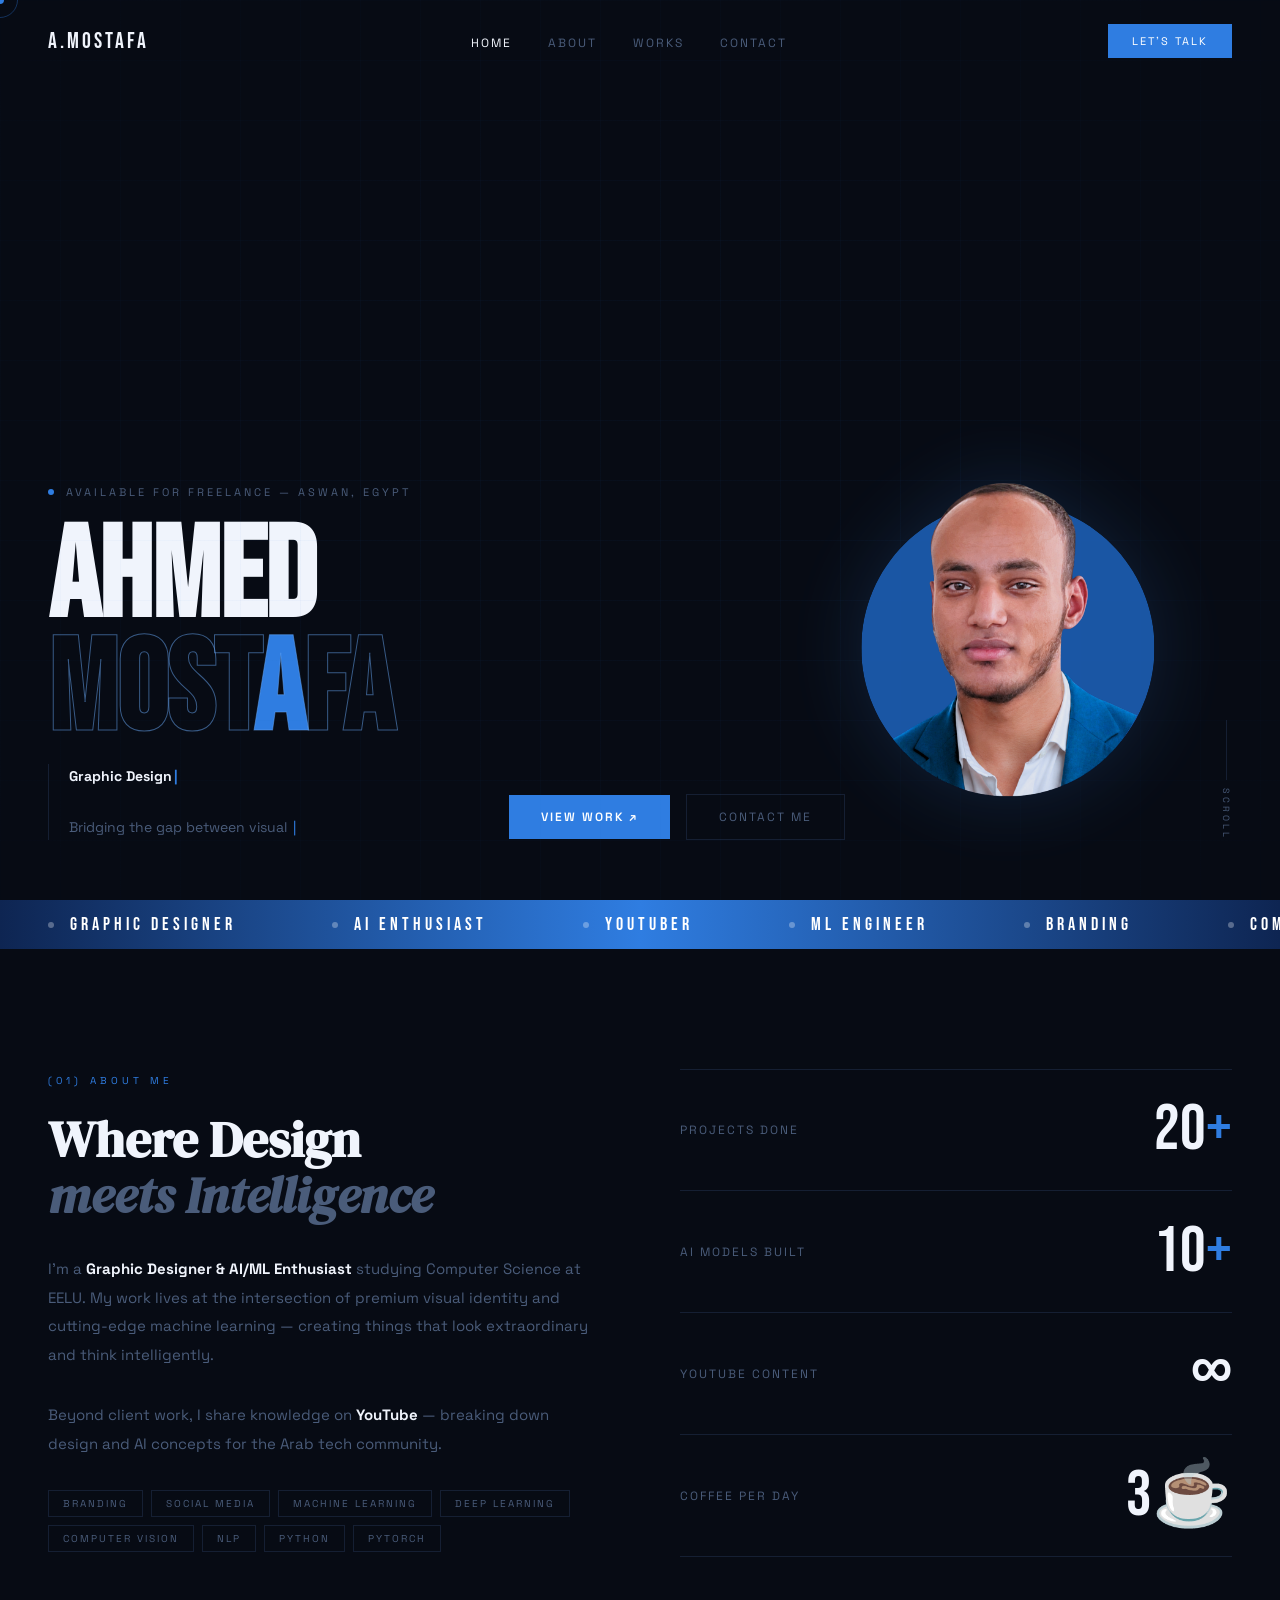
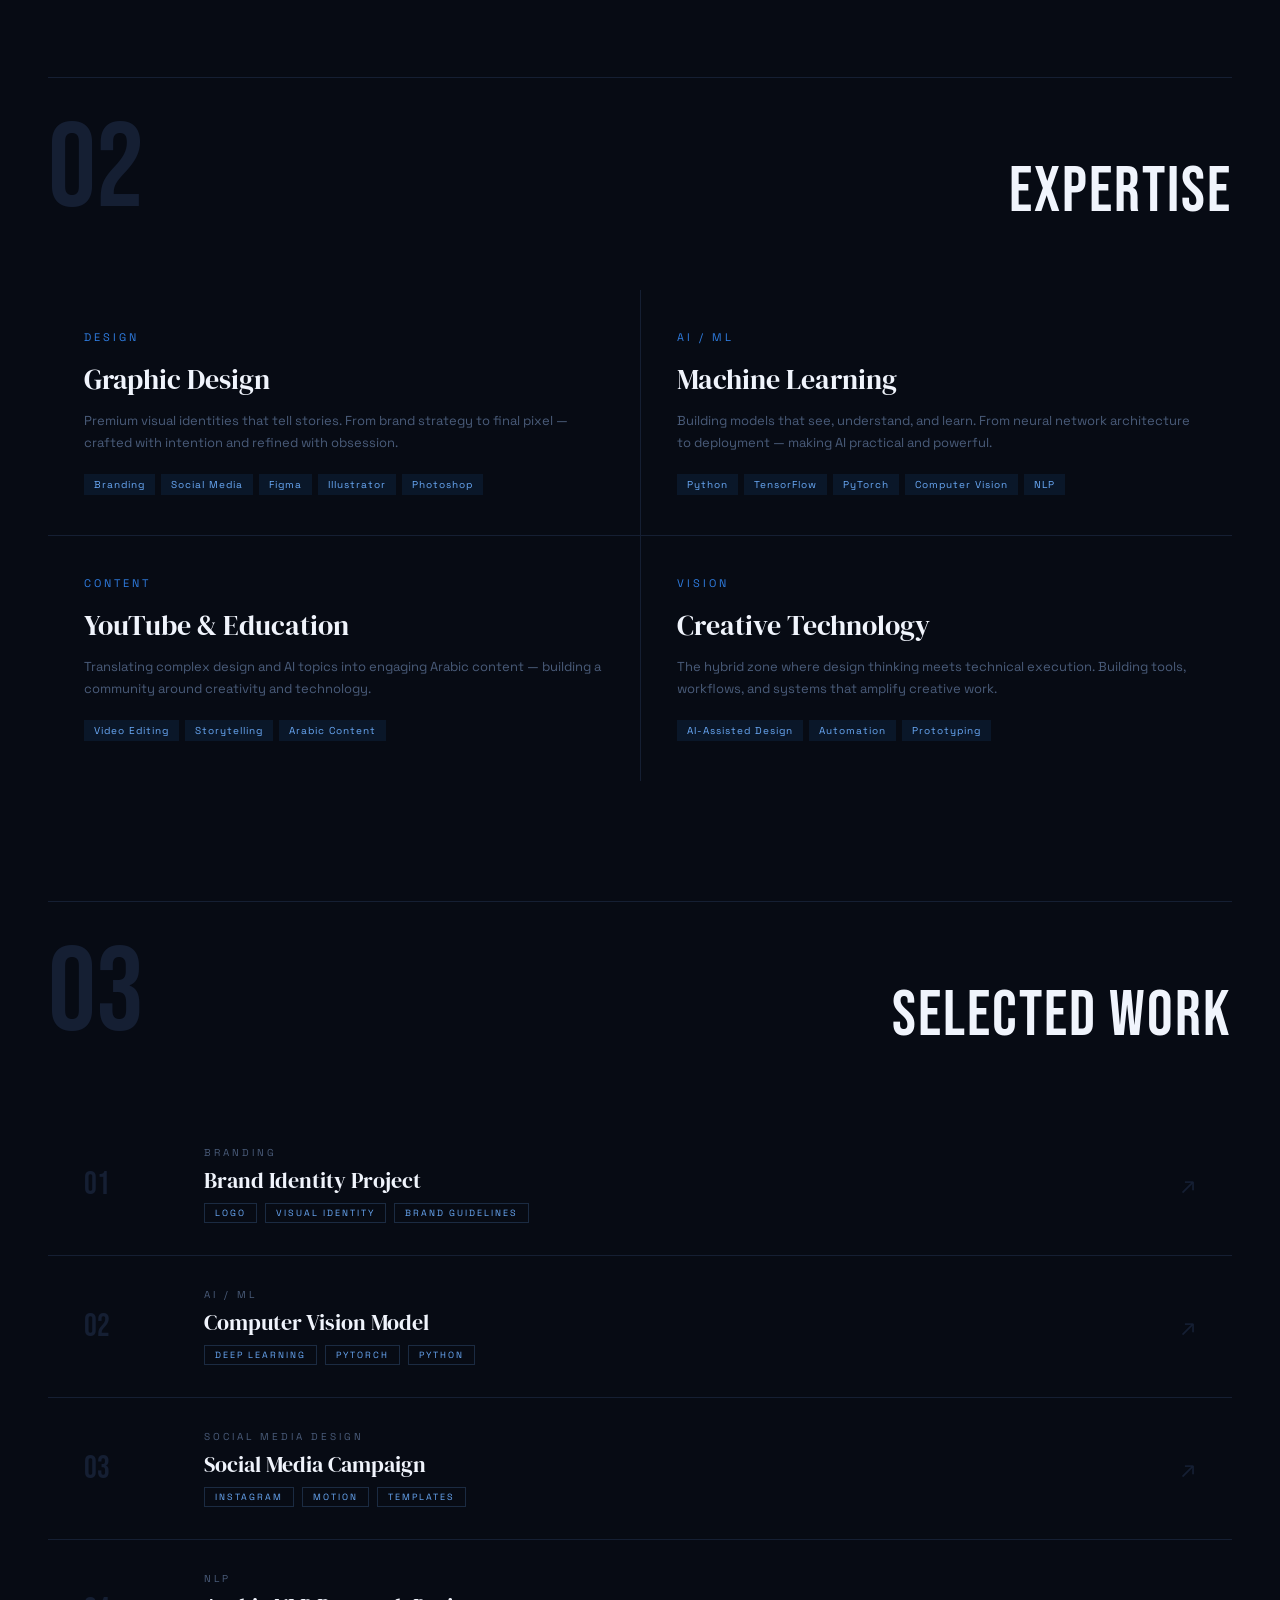
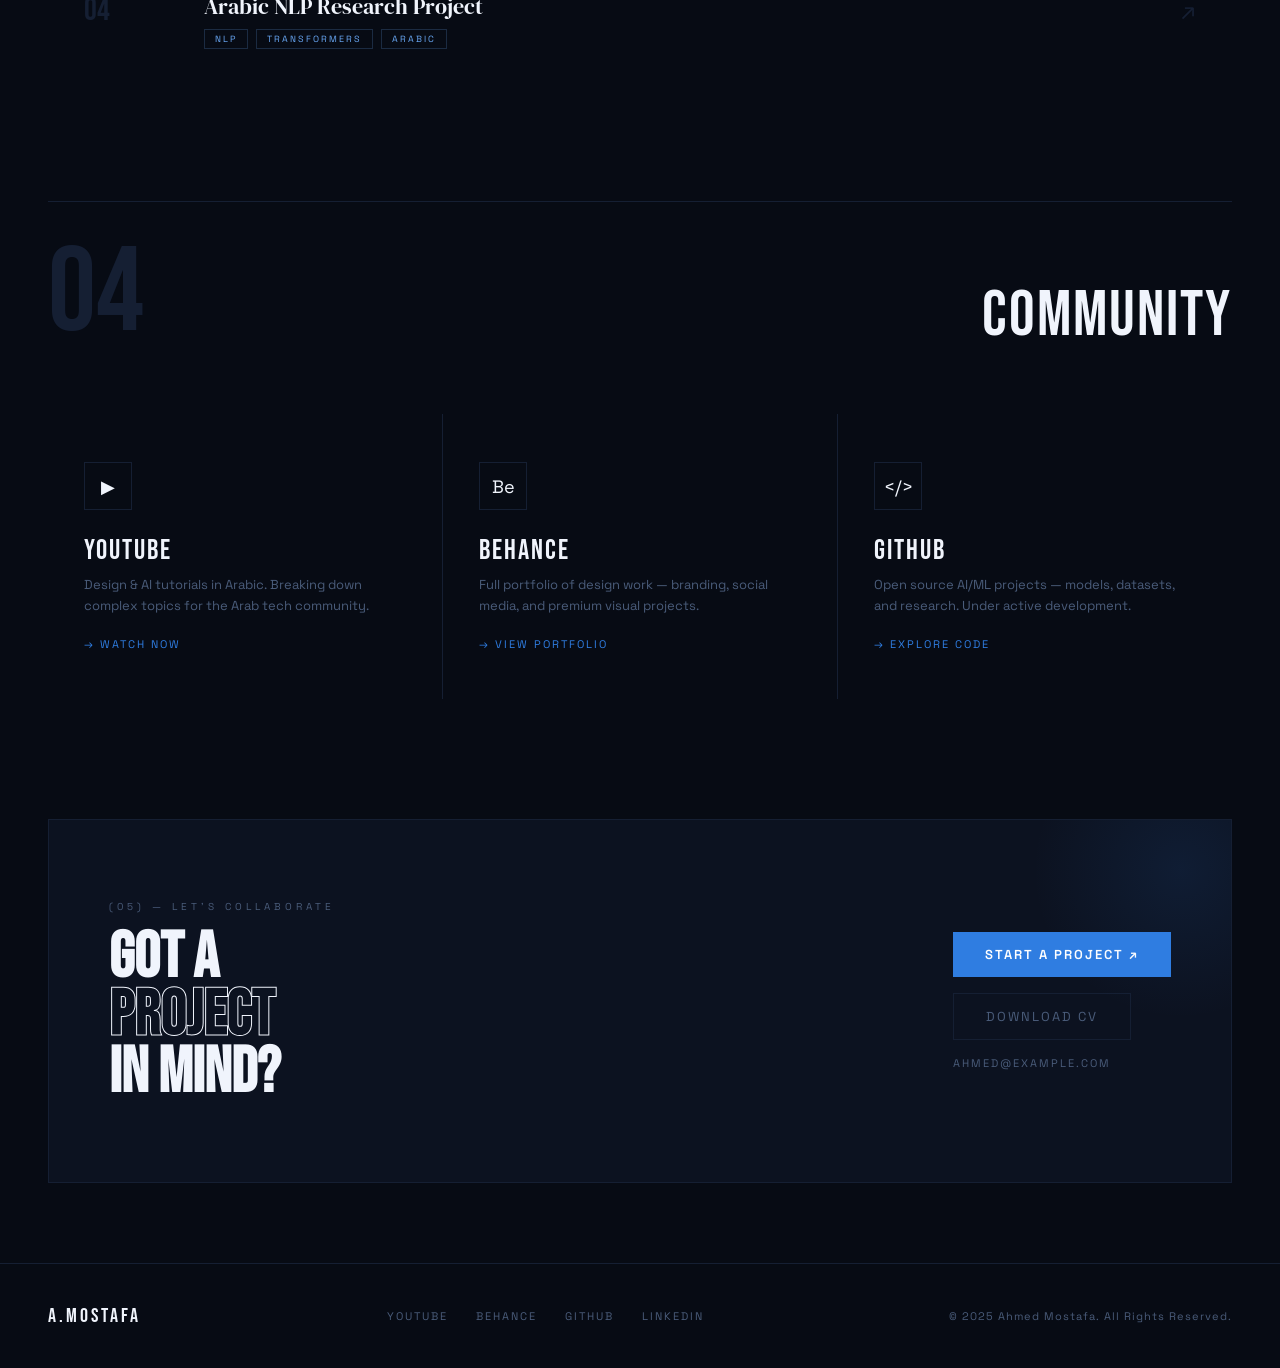
==== index.html @ 80c9e77d "First Deployment" ====
<!DOCTYPE html>
<html lang="en">
<head>
  <meta charset="UTF-8">
  <meta name="viewport" content="width=device-width, initial-scale=1.0">
  <title>Ahmed Mostafa — Designer & AI Builder</title>
  <link rel="preconnect" href="https://fonts.googleapis.com">
  <link href="https://fonts.googleapis.com/css2?family=Bebas+Neue&family=Space+Grotesk:wght@300;400;500;600&family=DM+Serif+Display:ital@0;1&display=swap" rel="stylesheet">
  <link rel="stylesheet" href="assets/css/base.css">
  <link rel="stylesheet" href="assets/css/components.css">
  <link rel="stylesheet" href="assets/css/pages/home.css">
</head>
<body>

<div id="cursor"></div>
<div id="cursor-ring"></div>

<!-- NAV -->
<nav id="navbar">
  <a href="index.html" class="nav-logo">A.MOSTAFA</a>
  <ul class="nav-links">
    <li><a href="index.html">Home</a></li>
    <li><a href="about.html">About</a></li>
    <li><a href="works.html">Works</a></li>
    <li><a href="contact.html">Contact</a></li>
  </ul>
  <a href="index.html#cta" class="nav-cta">Let's Talk</a>
</nav>

<!-- HERO -->
<section id="hero">
  <div class="hero-grid"></div>
  <div class="dots-container" id="dots"></div>

  <div class="hero-label">
    <div class="dot-live"></div>
    <span>Available for Freelance — Aswan, Egypt</span>
  </div>
  <!-- HERO IMAGE -->
<div class="hero-image-wrap reveal">
  <img src="assets/images/1.svg" alt="Ahmed Mostafa" class="hero-img">
</div>

  <h1 class="hero-title">
    <span class="line1">AHMED</span>
    <span class="line2">MOST<span class="accent-word">A</span>FA</span>
  </h1>

  <div class="hero-bottom">
    <!-- بعد -->
<div class="hero-desc">
  <strong id="typewriter-title" class="tw-cursor"></strong><br><br>
  <span
    id="typewriter-desc"
    class="tw-cursor"
    data-text="Bridging the gap between visual creativity and artificial intelligence. I design premium brands and build intelligent systems — then share the journey on YouTube."
  ></span>
</div>
    <div class="hero-ctas">
      <a href="#work" class="btn-primary">View Work ↗</a>
      <a href="#cta" class="btn-secondary">Contact Me</a>
    </div>
  </div>

  <div class="scroll-ind">
    <div class="scroll-line"></div>
    <span>Scroll</span>
  </div>
</section>

<!-- TICKER -->
<div class="ticker">
  <div class="ticker-inner" id="ticker-inner"></div>
</div>

<!-- ABOUT -->
<section id="about">
  <div class="reveal">
    <div class="about-label">About Me</div>
    <h2 class="about-title">
      Where Design<br>
      <em>meets Intelligence</em>
    </h2>
    <p class="about-body">
      I'm a <strong>Graphic Designer & AI/ML Enthusiast</strong> studying Computer Science at EELU. My work lives at the intersection of premium visual identity and cutting-edge machine learning — creating things that look extraordinary and think intelligently.
    </p>
    <p class="about-body">
      Beyond client work, I share knowledge on <strong>YouTube</strong> — breaking down design and AI concepts for the Arab tech community.
    </p>
    <div class="tags">
      <span class="tag">Branding</span>
      <span class="tag">Social Media</span>
      <span class="tag">Machine Learning</span>
      <span class="tag">Deep Learning</span>
      <span class="tag">Computer Vision</span>
      <span class="tag">NLP</span>
      <span class="tag">Python</span>
      <span class="tag">PyTorch</span>
    </div>
  </div>

  <div class="about-right reveal">
    <div class="stat-row">
      <div class="stat-label">Projects Done</div>
      <div class="stat-num">20<span>+</span></div>
    </div>
    <div class="stat-row">
      <div class="stat-label">AI Models Built</div>
      <div class="stat-num">10<span>+</span></div>
    </div>
    <div class="stat-row">
      <div class="stat-label">YouTube Content</div>
      <div class="stat-num">∞</div>
    </div>
    <div class="stat-row">
      <div class="stat-label">Coffee Per Day</div>
      <div class="stat-num">3<span>☕</span></div>
    </div>
  </div>
</section>

<!-- SKILLS -->
<section id="skills">
  <div class="section-header reveal">
    <div class="section-num">02</div>
    <div class="section-title">EXPERTISE</div>
  </div>
  <div class="skills-grid">
    <div class="skill-card reveal">
      <div class="skill-icon">Design</div>
      <div class="skill-name">Graphic Design</div>
      <div class="skill-desc">Premium visual identities that tell stories. From brand strategy to final pixel — crafted with intention and refined with obsession.</div>
      <div class="skill-tools">
        <span class="skill-tool">Branding</span>
        <span class="skill-tool">Social Media</span>
        <span class="skill-tool">Figma</span>
        <span class="skill-tool">Illustrator</span>
        <span class="skill-tool">Photoshop</span>
      </div>
    </div>
    <div class="skill-card reveal">
      <div class="skill-icon">AI / ML</div>
      <div class="skill-name">Machine Learning</div>
      <div class="skill-desc">Building models that see, understand, and learn. From neural network architecture to deployment — making AI practical and powerful.</div>
      <div class="skill-tools">
        <span class="skill-tool">Python</span>
        <span class="skill-tool">TensorFlow</span>
        <span class="skill-tool">PyTorch</span>
        <span class="skill-tool">Computer Vision</span>
        <span class="skill-tool">NLP</span>
      </div>
    </div>
    <div class="skill-card reveal">
      <div class="skill-icon">Content</div>
      <div class="skill-name">YouTube & Education</div>
      <div class="skill-desc">Translating complex design and AI topics into engaging Arabic content — building a community around creativity and technology.</div>
      <div class="skill-tools">
        <span class="skill-tool">Video Editing</span>
        <span class="skill-tool">Storytelling</span>
        <span class="skill-tool">Arabic Content</span>
      </div>
    </div>
    <div class="skill-card reveal">
      <div class="skill-icon">Vision</div>
      <div class="skill-name">Creative Technology</div>
      <div class="skill-desc">The hybrid zone where design thinking meets technical execution. Building tools, workflows, and systems that amplify creative work.</div>
      <div class="skill-tools">
        <span class="skill-tool">AI-Assisted Design</span>
        <span class="skill-tool">Automation</span>
        <span class="skill-tool">Prototyping</span>
      </div>
    </div>
  </div>
</section>

<!-- WORK -->
<section id="work">
  <div class="section-header reveal">
    <div class="section-num">03</div>
    <div class="section-title">SELECTED WORK</div>
  </div>
  <div class="work-list">
    <div class="work-item reveal">
      <div class="work-num">01</div>
      <div class="work-info">
        <div class="work-cat">Branding</div>
        <div class="work-name">Brand Identity Project</div>
        <div class="work-tags">
          <span class="work-tag">Logo</span>
          <span class="work-tag">Visual Identity</span>
          <span class="work-tag">Brand Guidelines</span>
        </div>
      </div>
      <div class="work-arrow">↗</div>
    </div>
    <div class="work-item reveal">
      <div class="work-num">02</div>
      <div class="work-info">
        <div class="work-cat">AI / ML</div>
        <div class="work-name">Computer Vision Model</div>
        <div class="work-tags">
          <span class="work-tag">Deep Learning</span>
          <span class="work-tag">PyTorch</span>
          <span class="work-tag">Python</span>
        </div>
      </div>
      <div class="work-arrow">↗</div>
    </div>
    <div class="work-item reveal">
      <div class="work-num">03</div>
      <div class="work-info">
        <div class="work-cat">Social Media Design</div>
        <div class="work-name">Social Media Campaign</div>
        <div class="work-tags">
          <span class="work-tag">Instagram</span>
          <span class="work-tag">Motion</span>
          <span class="work-tag">Templates</span>
        </div>
      </div>
      <div class="work-arrow">↗</div>
    </div>
    <div class="work-item reveal">
      <div class="work-num">04</div>
      <div class="work-info">
        <div class="work-cat">NLP</div>
        <div class="work-name">Arabic NLP Research Project</div>
        <div class="work-tags">
          <span class="work-tag">NLP</span>
          <span class="work-tag">Transformers</span>
          <span class="work-tag">Arabic</span>
        </div>
      </div>
      <div class="work-arrow">↗</div>
    </div>
  </div>
</section>

<!-- CONTENT & COMMUNITY -->
<section id="content">
  <div class="section-header reveal">
    <div class="section-num">04</div>
    <div class="section-title">COMMUNITY</div>
  </div>
  <div class="platform-grid">
    <a href="#" class="platform-card reveal">
      <div class="platform-icon">▶</div>
      <div class="platform-name">YouTube</div>
      <div class="platform-desc">Design & AI tutorials in Arabic. Breaking down complex topics for the Arab tech community.</div>
      <div class="platform-stat">→ Watch Now</div>
    </a>
    <a href="#" class="platform-card reveal">
      <div class="platform-icon">Be</div>
      <div class="platform-name">Behance</div>
      <div class="platform-desc">Full portfolio of design work — branding, social media, and premium visual projects.</div>
      <div class="platform-stat">→ View Portfolio</div>
    </a>
    <a href="#" class="platform-card reveal">
      <div class="platform-icon">&lt;/&gt;</div>
      <div class="platform-name">GitHub</div>
      <div class="platform-desc">Open source AI/ML projects — models, datasets, and research. Under active development.</div>
      <div class="platform-stat">→ Explore Code</div>
    </a>
  </div>
</section>

<!-- CTA -->
<div id="cta" class="reveal">
  <div class="cta-text">
    <div class="label">(05) — Let's Collaborate</div>
    <h2>GOT A<br><em>PROJECT</em><br>IN MIND?</h2>
  </div>
  <div style="display:flex;flex-direction:column;gap:16px;align-items:flex-start;">
    <a href="mailto:ahmed@example.com" class="btn-primary" style="font-size:13px;">Start a Project ↗</a>
    <a href="#" class="btn-secondary" style="font-size:13px;">Download CV</a>
    <span style="font-size:11px;letter-spacing:2px;color:var(--muted);text-transform:uppercase;">ahmed@example.com</span>
  </div>
</div>

<!-- FOOTER -->
<footer>
  <div class="footer-logo">A.MOSTAFA</div>
  <div class="footer-links">
    <a href="#">YouTube</a>
    <a href="#">Behance</a>
    <a href="#">GitHub</a>
    <a href="#">LinkedIn</a>
  </div>
  <div class="footer-copy">© 2025 Ahmed Mostafa. All Rights Reserved.</div>
</footer>

  <script src="assets/js/core.js"></script>
  <script src="assets/js/pages/home.js"></script>
</body>
</html>
---- assets/css/base.css ----
*{margin:0;padding:0;box-sizing:border-box;}

:root{
  --bg:     #070b14;
  --bg2:    #0c1220;
  --bg3:    #111827;
  --text:   #f0f4fc;
  --muted:  #4a5c7a;
  --border: #151f33;
  --accent: #2f7de1;
  --accent2:#6aaaf8;
  --red:    #e8364f;
}

html{scroll-behavior:smooth;}

body{
  background:var(--bg);
  color:var(--text);
  font-family:'Space Grotesk',sans-serif;
  overflow-x:hidden;
  cursor:none;
}

/* SCROLLBAR */
::-webkit-scrollbar{width:2px;}
::-webkit-scrollbar-track{background:var(--bg);}
::-webkit-scrollbar-thumb{background:var(--accent);}

/* TYPOGRAPHY */
h1,h2,h3{color:var(--text);}

/* ANIMATIONS */
.reveal{
  opacity:0;
  transform:translateY(40px);
  transition:opacity .8s ease,transform .8s ease;
}
.reveal.visible{opacity:1;transform:translateY(0);}

/* CURSOR */
#cursor{
  position:fixed;width:8px;height:8px;
  background:var(--accent);border-radius:50%;
  pointer-events:none;z-index:9999;
  transform:translate(-50%,-50%);
  transition:width .2s,height .2s,background .2s;
}
#cursor-ring{
  position:fixed;width:36px;height:36px;
  border:1px solid rgba(47,125,225,.35);border-radius:50%;
  pointer-events:none;z-index:9998;
  transform:translate(-50%,-50%);
  transition:all .12s ease;
}
body:has(a:hover) #cursor{width:16px;height:16px;background:var(--accent2);}
body:has(a:hover) #cursor-ring{width:56px;height:56px;border-color:rgba(106,170,248,.4);}
---- assets/css/components.css ----
/* ── NAV ── */
nav{
  position:fixed;top:0;left:0;right:0;z-index:100;
  display:flex;justify-content:space-between;align-items:center;
  padding:24px 48px;
  border-bottom:1px solid transparent;
  transition:border-color .3s,background .3s;
}
nav.scrolled{
  border-color:var(--border);
  background:rgba(7,11,20,.88);
  backdrop-filter:blur(20px);
}
.nav-logo{
  font-family:'Bebas Neue',sans-serif;
  font-size:22px;letter-spacing:3px;
  color:var(--text);text-decoration:none;
}
.nav-links{display:flex;gap:36px;list-style:none;}
.nav-links a{
  font-size:12px;letter-spacing:2px;text-transform:uppercase;
  color:var(--muted);text-decoration:none;
  transition:color .2s;
}
.nav-links a:hover,
.nav-links a.active{color:var(--text);}
.nav-cta{
  font-size:11px;letter-spacing:2px;text-transform:uppercase;
  color:#fff;background:var(--accent);
  padding:10px 24px;text-decoration:none;
  transition:opacity .2s;
}
.nav-cta:hover{opacity:.85;}

/* ── BUTTONS ── */
.btn-primary{
  display:inline-flex;align-items:center;gap:10px;
  background:var(--accent);color:#fff;
  font-size:12px;letter-spacing:2px;text-transform:uppercase;
  font-weight:600;padding:14px 32px;text-decoration:none;
  transition:transform .2s;
}
.btn-primary:hover{transform:translateY(-2px);}

.btn-secondary{
  display:inline-flex;align-items:center;gap:10px;
  border:1px solid var(--border);color:var(--muted);
  font-size:12px;letter-spacing:2px;text-transform:uppercase;
  padding:14px 32px;text-decoration:none;
  transition:border-color .2s,color .2s;
}
.btn-secondary:hover{border-color:var(--muted);color:var(--text);}

/* ── SECTION HEADER ── */
.section-header{
  display:flex;justify-content:space-between;align-items:flex-end;
  border-top:1px solid var(--border);
  padding-top:32px;margin-bottom:60px;
}
.section-num{
  font-family:'Bebas Neue',sans-serif;
  font-size:120px;color:var(--border);line-height:1;
}
.section-title{
  font-family:'Bebas Neue',sans-serif;
  font-size:clamp(40px,5vw,72px);letter-spacing:2px;
}

/* ── TICKER ── */
.ticker{
  background:linear-gradient(90deg,#0e2552,var(--accent),#0e2552);
  color:#fff;
  padding:14px 0;overflow:hidden;display:flex;
}
.ticker-inner{
  display:flex;gap:0;
  animation:ticker 20s linear infinite;
  white-space:nowrap;
}
.ticker-item{
  font-family:'Bebas Neue',sans-serif;
  font-size:18px;letter-spacing:4px;
  padding:0 48px;display:flex;align-items:center;gap:16px;
}
.ticker-dot{width:6px;height:6px;background:rgba(255,255,255,.3);border-radius:50%;}
@keyframes ticker{
  0%{transform:translateX(0);}
  100%{transform:translateX(-50%);}
}

/* ── FOOTER ── */
footer{
  border-top:1px solid var(--border);
  padding:40px 48px;
  display:flex;justify-content:space-between;align-items:center;
}
.footer-logo{
  font-family:'Bebas Neue',sans-serif;
  font-size:20px;letter-spacing:3px;
}
.footer-links{display:flex;gap:28px;}
.footer-links a{
  font-size:11px;letter-spacing:2px;text-transform:uppercase;
  color:var(--muted);text-decoration:none;transition:color .2s;
}
.footer-links a:hover{color:var(--text);}
.footer-copy{font-size:11px;color:var(--muted);letter-spacing:1px;}

/* ── TAGS / BADGES ── */
.tag{
  font-size:10px;letter-spacing:2px;text-transform:uppercase;
  border:1px solid var(--border);
  color:var(--muted);padding:6px 14px;
}

/* ── TYPEWRITER CURSOR ── */
.tw-cursor::after{
  content:'|';
  color:var(--accent);
  animation:blink .65s step-end infinite;
  margin-left:2px;
}
.tw-cursor.done::after{opacity:0;}
@keyframes blink{
  0%,100%{opacity:1;}
  50%{opacity:0;}
}
---- assets/css/pages/home.css ----
/* ── HERO ── */
#hero {
  min-height: 100vh;
  display: flex; flex-direction: column;
  justify-content: flex-end;
  padding: 0 48px 60px;
  padding-right: clamp(340px, 34vw, 540px); /* يحجز مكان الصورة */
  position: relative; overflow: hidden;
}

.hero-grid{
  position:absolute;inset:0;
  background-image:
    linear-gradient(rgba(47,125,225,.04) 1px,transparent 1px),
    linear-gradient(90deg,rgba(47,125,225,.04) 1px,transparent 1px);
  background-size:60px 60px;
  mask-image:radial-gradient(ellipse 80% 80% at 50% 50%,black 30%,transparent 100%);
}
/* HERO IMAGE */
.hero-image-wrap {
  position: absolute;
  right: 80px;
  bottom: 60px;        /* نفس الـ padding-bottom بتاع الهيرو */
  width: clamp(280px, 30vw, 440px);
  z-index: 1;
  pointer-events: none;
}
.hero-img{
  width:100%;
  height:auto;
  display:block;
  opacity:.92;
  filter:drop-shadow(0 0 40px rgba(61,142,245,.18));
}

.dots-container{position:absolute;inset:0;overflow:hidden;}
.dot{
  position:absolute;width:2px;height:2px;
  background:var(--accent);border-radius:50%;
  animation:float-dot linear infinite;opacity:0;
}
@keyframes float-dot{
  0%{opacity:0;transform:translateY(0);}
  10%{opacity:.5;}
  90%{opacity:.2;}
  100%{opacity:0;transform:translateY(-80vh);}
}

.hero-label{
  display:flex;align-items:center;gap:12px;
  margin-bottom:24px;
}
.hero-label span{
  font-size:11px;letter-spacing:3px;text-transform:uppercase;
  color:var(--muted);
}
.dot-live{
  width:6px;height:6px;background:var(--accent);border-radius:50%;
  animation:pulse-live 2s ease infinite;
}
@keyframes pulse-live{
  0%,100%{box-shadow:0 0 0 0 rgba(47,125,225,.6);}
  50%{box-shadow:0 0 0 8px rgba(47,125,225,0);}
}

.hero-title{
  font-family:'Bebas Neue',sans-serif;
  font-size:clamp(72px,10vw,160px);
  line-height:.88;letter-spacing:-1px;
  margin-bottom:16px;
}
.hero-title .line1{display:block;color:var(--text);}
.hero-title .line2{
  display:block;
  -webkit-text-stroke:1px rgba(106,170,248,.5);
  color:transparent;
}
.hero-title .accent-word{color:var(--accent);}

/* typewriter title line */
.hero-role{
  font-family:'Bebas Neue',sans-serif;
  font-size:clamp(28px,4vw,64px);
  color:var(--accent);
  letter-spacing:2px;
  min-height:1.1em;
  margin-bottom:32px;
}

.hero-bottom{
  display:flex;justify-content:space-between;
  align-items:flex-end;gap:40px;
}
.hero-desc{
  max-width:360px;
  font-size:14px;line-height:1.8;
  color:var(--muted);
  border-left:1px solid var(--border);
  padding-left:20px;
  min-height:5em;
}
.hero-desc strong{color:var(--text);}

.hero-ctas{display:flex;gap:16px;align-items:center;}

.scroll-ind{
  position:absolute;right:48px;bottom:60px;
  display:flex;flex-direction:column;align-items:center;gap:8px;
}
.scroll-ind span{
  font-size:9px;letter-spacing:3px;text-transform:uppercase;
  color:var(--muted);writing-mode:vertical-rl;
}
.scroll-line{
  width:1px;height:60px;background:var(--border);
  position:relative;overflow:hidden;
}
.scroll-line::after{
  content:'';position:absolute;top:-100%;left:0;
  width:100%;height:100%;background:var(--accent);
  animation:scroll-drop 2s ease infinite;
}
@keyframes scroll-drop{0%{top:-100%;}100%{top:200%;}}

/* ── ABOUT ── */
#about{
  padding:120px 48px;
  display:grid;grid-template-columns:1fr 1fr;gap:80px;
  align-items:center;
}
.about-label{
  font-size:10px;letter-spacing:4px;text-transform:uppercase;
  color:var(--accent);margin-bottom:24px;
  display:flex;align-items:center;gap:8px;
}
.about-label::before{content:'(01)';}
.about-title{
  font-family:'DM Serif Display',serif;
  font-size:clamp(36px,4vw,56px);
  line-height:1.1;margin-bottom:32px;
}
.about-title em{font-style:italic;color:var(--muted);}
.about-body{font-size:15px;line-height:1.9;color:var(--muted);margin-bottom:32px;}
.about-body strong{color:var(--text);}
.tags{display:flex;flex-wrap:wrap;gap:8px;}

.about-right{display:flex;flex-direction:column;gap:1px;}
.stat-row{
  display:flex;justify-content:space-between;align-items:center;
  padding:28px 0;border-bottom:1px solid var(--border);
}
.stat-row:first-child{border-top:1px solid var(--border);}
.stat-num{
  font-family:'Bebas Neue',sans-serif;
  font-size:64px;color:var(--text);line-height:1;
}
.stat-num span{color:var(--accent);}
.stat-label{font-size:12px;letter-spacing:2px;color:var(--muted);text-transform:uppercase;}

/* ── SKILLS ── */
#skills{padding:0 48px 120px;}
.skills-grid{
  display:grid;grid-template-columns:repeat(2,1fr);
  gap:1px;background:var(--border);
}
.skill-card{
  background:var(--bg);padding:40px 36px;
  transition:background .3s;
  position:relative;overflow:hidden;
}
.skill-card::before{
  content:'';position:absolute;inset:0;
  background:linear-gradient(135deg,rgba(47,125,225,.05),transparent);
  opacity:0;transition:opacity .3s;
}
.skill-card:hover{background:var(--bg2);}
.skill-card:hover::before{opacity:1;}
.skill-icon{
  font-size:11px;letter-spacing:3px;text-transform:uppercase;
  color:var(--accent);margin-bottom:16px;
}
.skill-name{
  font-family:'DM Serif Display',serif;
  font-size:28px;margin-bottom:12px;
}
.skill-desc{font-size:13px;line-height:1.7;color:var(--muted);}
.skill-tools{display:flex;flex-wrap:wrap;gap:6px;margin-top:20px;}
.skill-tool{
  font-size:10px;letter-spacing:1px;
  color:var(--accent2);background:rgba(47,125,225,.1);
  padding:4px 10px;
}

/* ── WORK LIST (home) ── */
#work{padding:0 48px 120px;}
.work-list{display:flex;flex-direction:column;gap:1px;background:var(--border);}
.work-item{
  background:var(--bg);
  display:grid;grid-template-columns:80px 1fr auto;
  align-items:center;gap:40px;
  padding:32px 36px;cursor:none;
  transition:background .25s;
  position:relative;overflow:hidden;
}
.work-item::after{
  content:'';position:absolute;left:0;top:0;bottom:0;
  width:0;background:var(--accent);
  transition:width .3s ease;
}
.work-item:hover{background:var(--bg2);}
.work-item:hover::after{width:3px;}
.work-num{font-family:'Bebas Neue',sans-serif;font-size:32px;color:var(--border);}
.work-cat{
  font-size:10px;letter-spacing:3px;text-transform:uppercase;
  color:var(--muted);margin-bottom:6px;
}
.work-name{font-family:'DM Serif Display',serif;font-size:22px;}
.work-tags{display:flex;gap:8px;margin-top:8px;}
.work-tag{
  font-size:9px;letter-spacing:2px;text-transform:uppercase;
  color:var(--accent2);border:1px solid rgba(106,170,248,.2);
  padding:3px 10px;
}
.work-arrow{
  font-size:24px;color:var(--border);
  transition:color .2s,transform .2s;
}
.work-item:hover .work-arrow{color:var(--accent);transform:translate(4px,-4px);}

/* ── COMMUNITY ── */
#content{padding:0 48px 120px;}
.platform-grid{
  display:grid;grid-template-columns:repeat(3,1fr);
  gap:1px;background:var(--border);
}
.platform-card{
  background:var(--bg);padding:48px 36px;
  text-decoration:none;color:inherit;
  transition:background .25s;
}
.platform-card:hover{background:var(--bg2);}
.platform-icon{
  width:48px;height:48px;
  border:1px solid var(--border);
  display:flex;align-items:center;justify-content:center;
  font-size:18px;margin-bottom:24px;
  transition:border-color .2s;
}
.platform-card:hover .platform-icon{border-color:var(--accent);}
.platform-name{
  font-family:'Bebas Neue',sans-serif;
  font-size:28px;letter-spacing:2px;margin-bottom:8px;
}
.platform-desc{font-size:13px;color:var(--muted);line-height:1.6;margin-bottom:20px;}
.platform-stat{
  font-size:11px;letter-spacing:2px;text-transform:uppercase;color:var(--accent);
}

/* ── CTA ── */
#cta{
  margin:0 48px 80px;
  border:1px solid var(--border);
  padding:80px 60px;
  display:flex;justify-content:space-between;align-items:center;
  position:relative;overflow:hidden;
  background:var(--bg2);
}
#cta::before{
  content:'';position:absolute;top:-100px;right:-100px;
  width:300px;height:300px;
  background:radial-gradient(circle,rgba(47,125,225,.1),transparent 70%);
}
.cta-text .label{
  font-size:10px;letter-spacing:4px;text-transform:uppercase;
  color:var(--muted);margin-bottom:16px;
}
.cta-text h2{
  font-family:'Bebas Neue',sans-serif;
  font-size:clamp(48px,5vw,80px);line-height:.9;
}
.cta-text h2 em{
  -webkit-text-stroke:1px var(--text);
  color:transparent;font-style:normal;
}
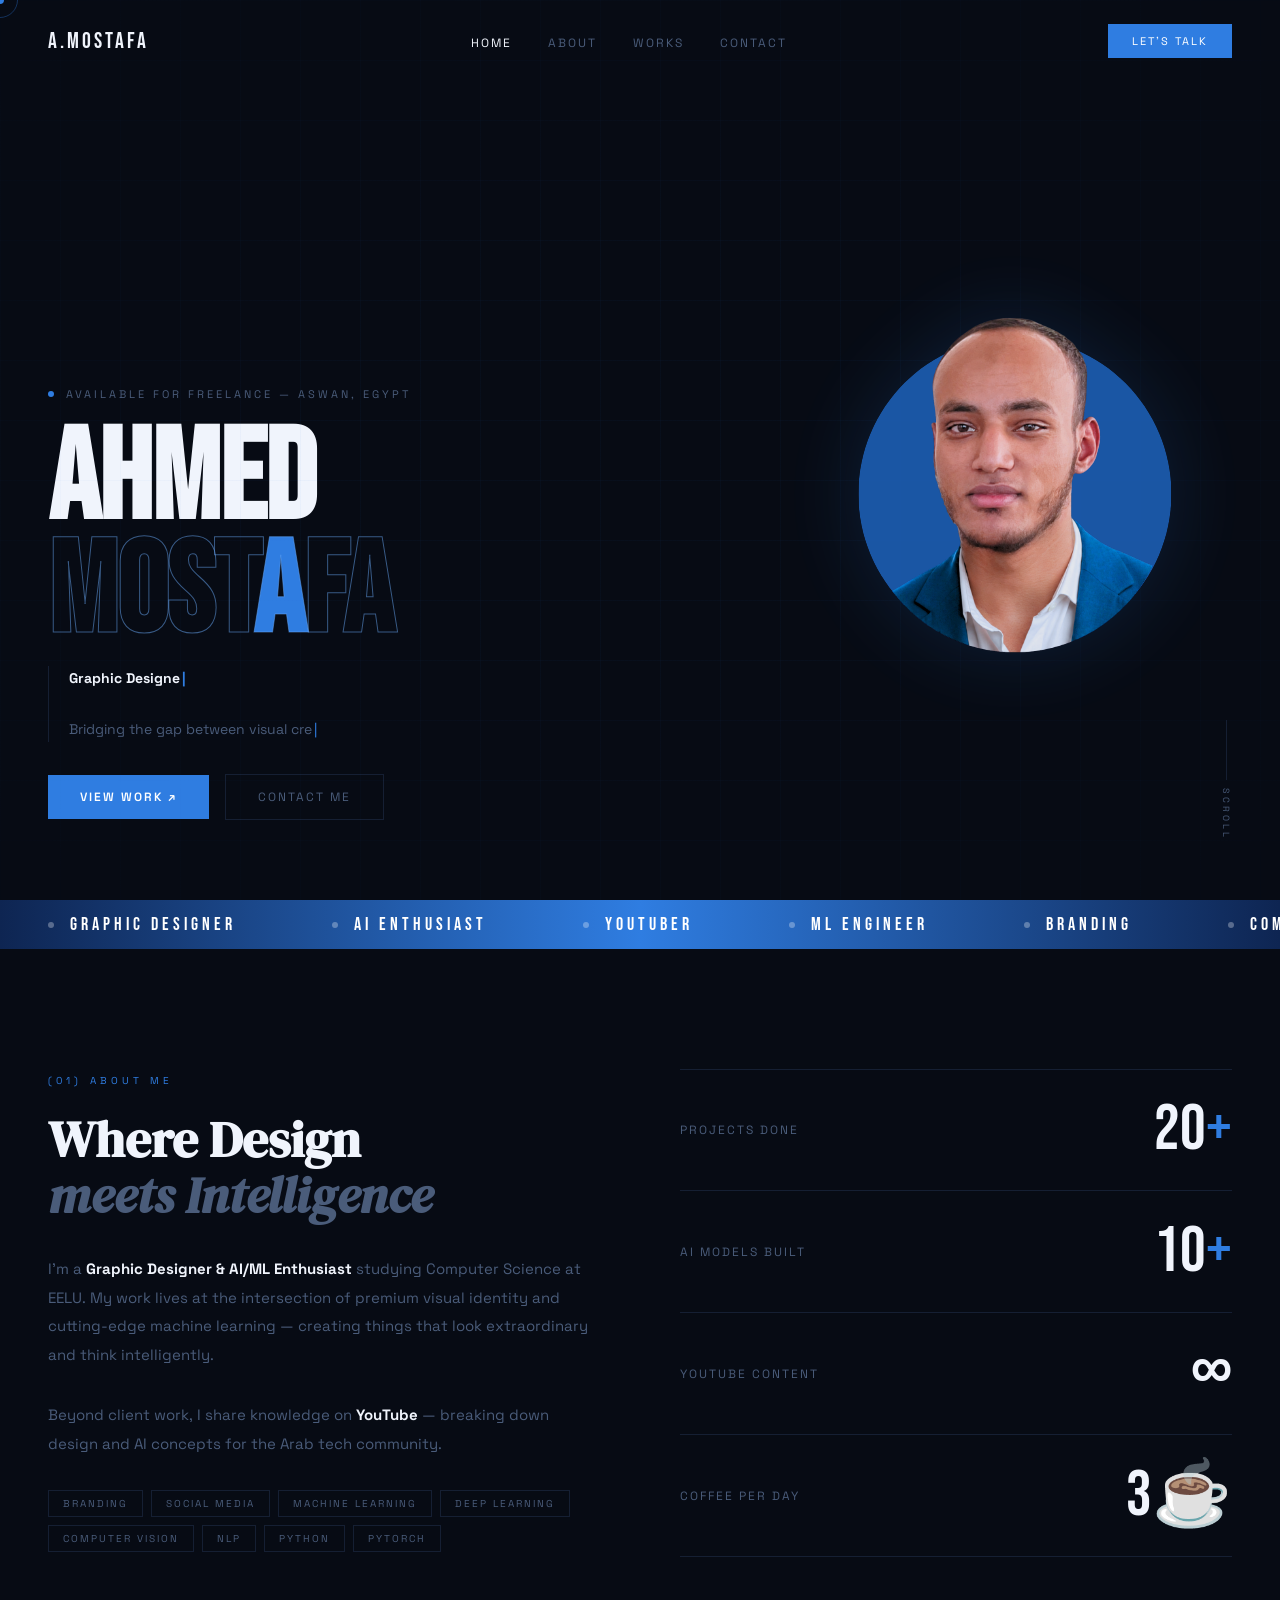
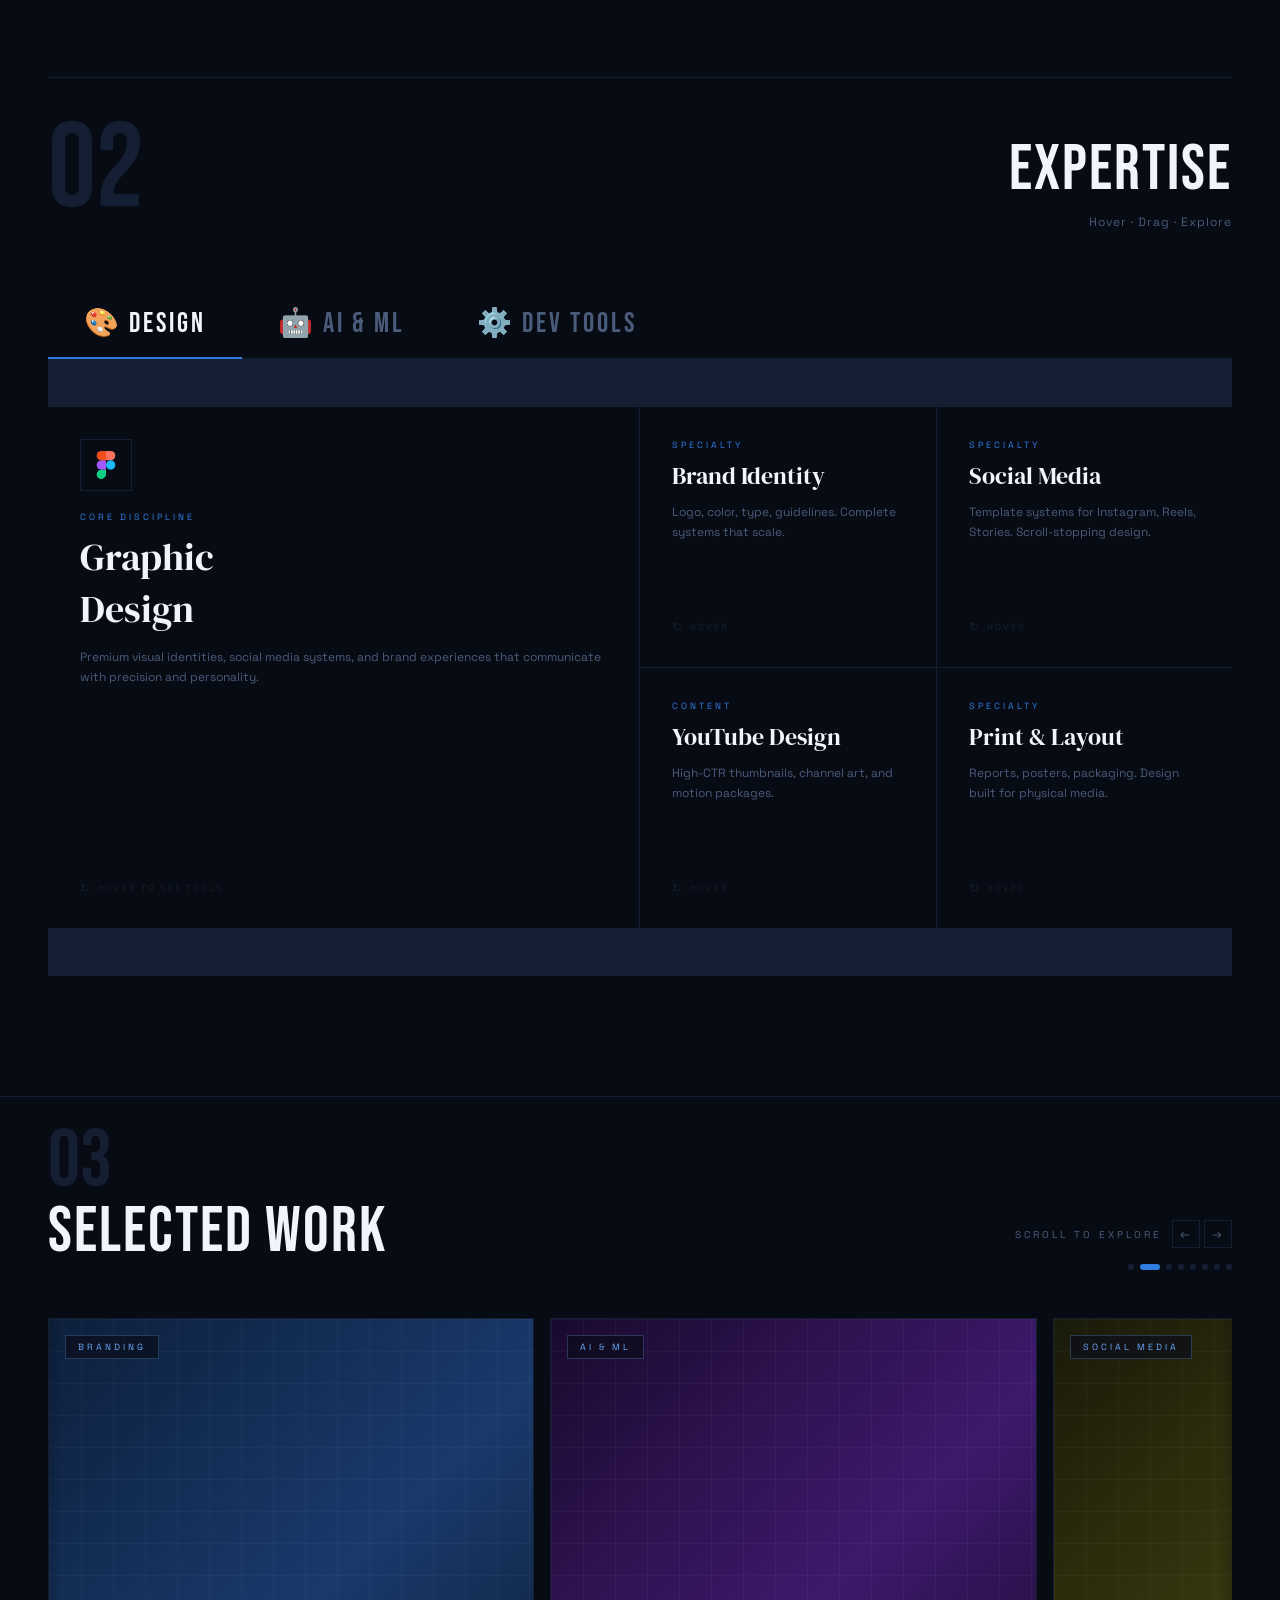
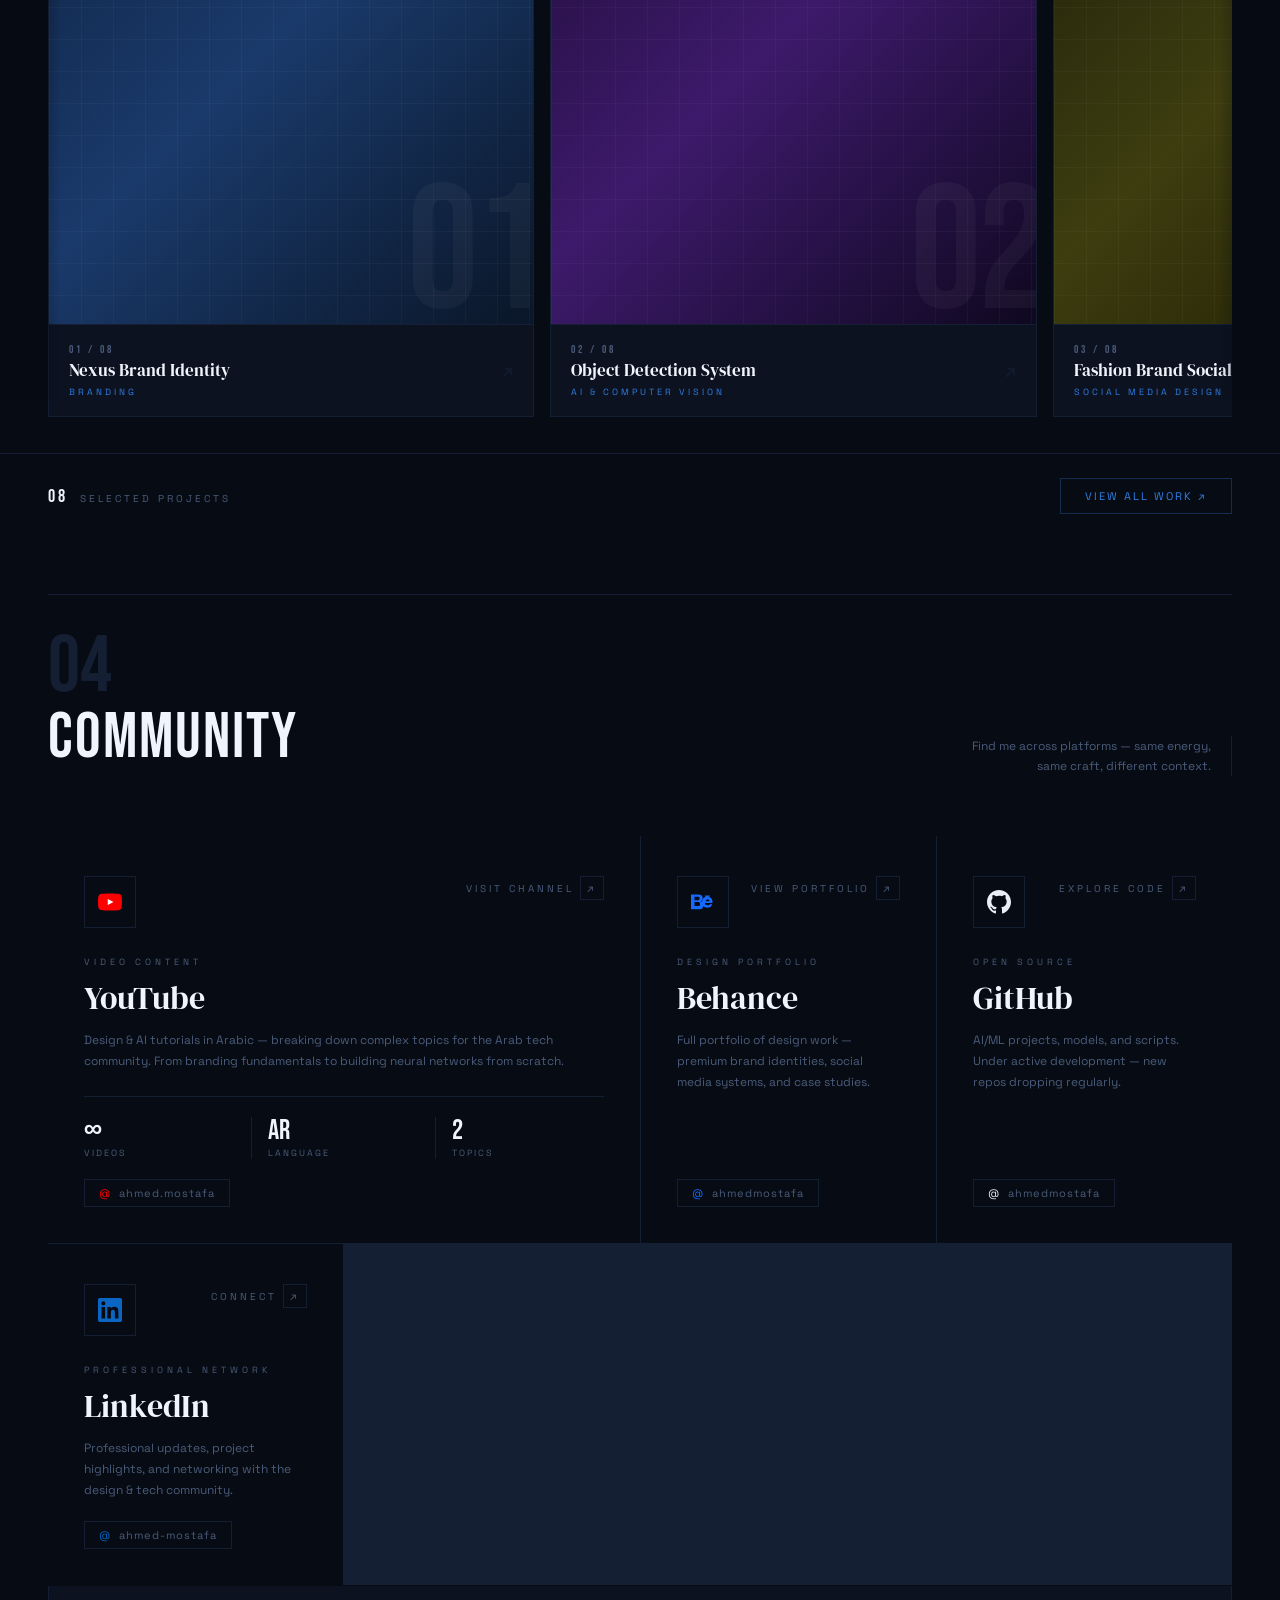
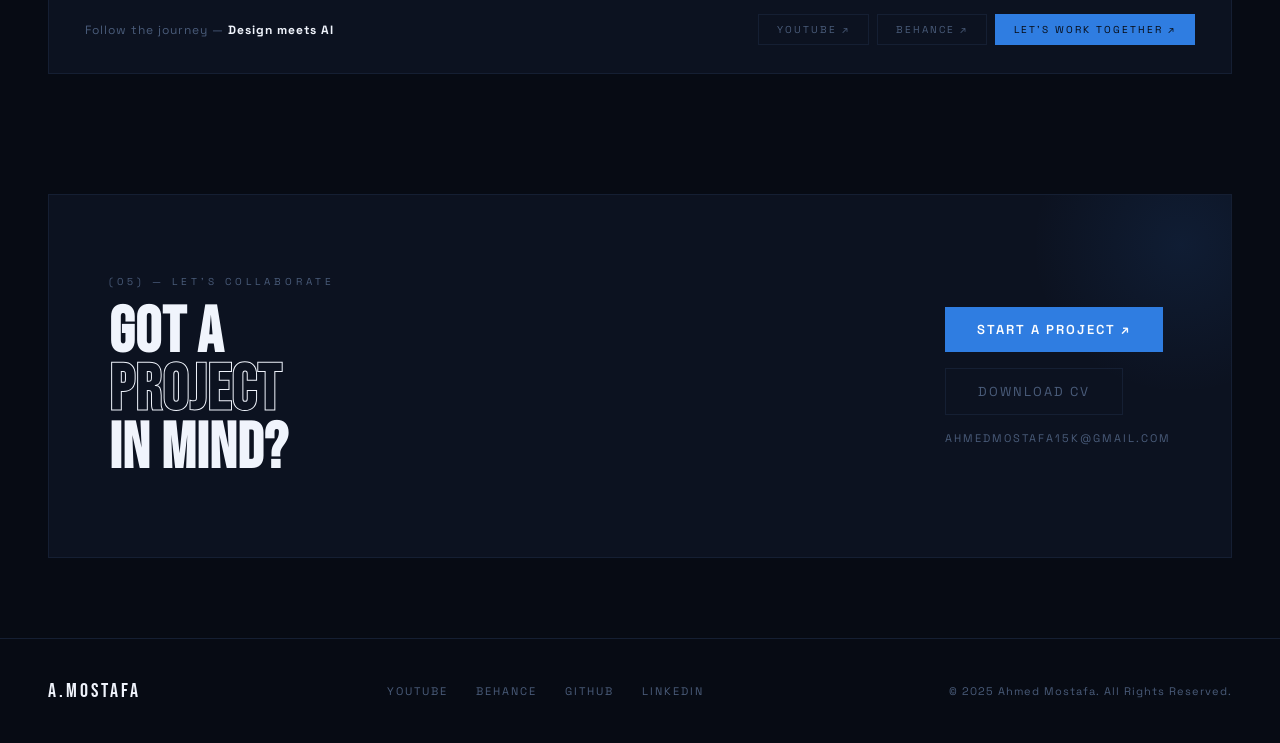
==== commit 9c8f537f: "2" ====
--- a/index.html
+++ b/index.html
@@ -57,8 +57,8 @@
   ></span>
 </div>
     <div class="hero-ctas">
-      <a href="#work" class="btn-primary">View Work ↗</a>
-      <a href="#cta" class="btn-secondary">Contact Me</a>
+      <a href="works.html" class="btn-primary">View Work ↗</a>
+      <a href="contact.html" class="btn-secondary">Contact Me</a>
     </div>
   </div>
 
@@ -120,54 +120,254 @@
 </section>
 
 <!-- SKILLS -->
+<!-- SKILLS -->
 <section id="skills">
   <div class="section-header reveal">
     <div class="section-num">02</div>
-    <div class="section-title">EXPERTISE</div>
-  </div>
-  <div class="skills-grid">
-    <div class="skill-card reveal">
-      <div class="skill-icon">Design</div>
-      <div class="skill-name">Graphic Design</div>
-      <div class="skill-desc">Premium visual identities that tell stories. From brand strategy to final pixel — crafted with intention and refined with obsession.</div>
-      <div class="skill-tools">
-        <span class="skill-tool">Branding</span>
-        <span class="skill-tool">Social Media</span>
-        <span class="skill-tool">Figma</span>
-        <span class="skill-tool">Illustrator</span>
-        <span class="skill-tool">Photoshop</span>
-      </div>
-    </div>
-    <div class="skill-card reveal">
-      <div class="skill-icon">AI / ML</div>
-      <div class="skill-name">Machine Learning</div>
-      <div class="skill-desc">Building models that see, understand, and learn. From neural network architecture to deployment — making AI practical and powerful.</div>
-      <div class="skill-tools">
-        <span class="skill-tool">Python</span>
-        <span class="skill-tool">TensorFlow</span>
-        <span class="skill-tool">PyTorch</span>
-        <span class="skill-tool">Computer Vision</span>
-        <span class="skill-tool">NLP</span>
-      </div>
-    </div>
-    <div class="skill-card reveal">
-      <div class="skill-icon">Content</div>
-      <div class="skill-name">YouTube & Education</div>
-      <div class="skill-desc">Translating complex design and AI topics into engaging Arabic content — building a community around creativity and technology.</div>
-      <div class="skill-tools">
-        <span class="skill-tool">Video Editing</span>
-        <span class="skill-tool">Storytelling</span>
-        <span class="skill-tool">Arabic Content</span>
-      </div>
-    </div>
-    <div class="skill-card reveal">
-      <div class="skill-icon">Vision</div>
-      <div class="skill-name">Creative Technology</div>
-      <div class="skill-desc">The hybrid zone where design thinking meets technical execution. Building tools, workflows, and systems that amplify creative work.</div>
-      <div class="skill-tools">
-        <span class="skill-tool">AI-Assisted Design</span>
-        <span class="skill-tool">Automation</span>
-        <span class="skill-tool">Prototyping</span>
+    <div class="section-right">
+      <div class="section-title">EXPERTISE</div>
+      <div class="section-sub">Hover · Drag · Explore</div>
+    </div>
+  </div>
+
+  <!-- TABS -->
+  <div class="skills-tabs">
+    <button class="tab-btn active" onclick="switchTab('design',this)">🎨 Design</button>
+    <button class="tab-btn" onclick="switchTab('ai',this)">🤖 AI & ML</button>
+    <button class="tab-btn" onclick="switchTab('tools',this)">⚙️ Dev Tools</button>
+  </div>
+
+  <!-- ── PANEL: DESIGN ── -->
+  <div class="tab-panel active" id="panel-design">
+    <div class="design-panel">
+      <div class="flip-card tall">
+        <div class="flip-inner">
+          <div class="flip-front">
+            <div class="fc-icon">
+              <svg viewBox="0 0 24 24" fill="none"><path d="M8 24c2.208 0 4-1.792 4-4v-4H8a4 4 0 0 0 0 8z" fill="#0ACF83"/><path d="M4 12a4 4 0 0 1 4-4h4v8H8a4 4 0 0 1-4-4z" fill="#A259FF"/><path d="M4 4a4 4 0 0 1 4-4h4v8H8A4 4 0 0 1 4 4z" fill="#F24E1E"/><path d="M12 0h4a4 4 0 0 1 0 8h-4V0z" fill="#FF7262"/><path d="M20 12a4 4 0 1 1-8 0 4 4 0 0 1 8 0z" fill="#1ABCFE"/></svg>
+            </div>
+            <div class="fc-label">Core Discipline</div>
+            <div class="fc-name-lg">Graphic<br>Design</div>
+            <div class="fc-desc">Premium visual identities, social media systems, and brand experiences that communicate with precision and personality.</div>
+            <div class="fc-hint">Hover to see tools</div>
+          </div>
+          <div class="flip-back">
+            <div class="back-title">Tools & Skills</div>
+            <div class="back-tools">
+              <div class="tool-chip"><svg viewBox="0 0 24 24"><path d="M8 24c2.208 0 4-1.792 4-4v-4H8a4 4 0 0 0 0 8z" fill="#0ACF83"/><path d="M4 12a4 4 0 0 1 4-4h4v8H8a4 4 0 0 1-4-4z" fill="#A259FF"/><path d="M4 4a4 4 0 0 1 4-4h4v8H8A4 4 0 0 1 4 4z" fill="#F24E1E"/><path d="M12 0h4a4 4 0 0 1 0 8h-4V0z" fill="#FF7262"/><path d="M20 12a4 4 0 1 1-8 0 4 4 0 0 1 8 0z" fill="#1ABCFE"/></svg>Figma</div>
+              <div class="tool-chip"><svg viewBox="0 0 24 24"><path d="M0 0h24v24H0z" fill="#FF9A00"/><path d="M12 6.5A5.5 5.5 0 1 1 6.5 12 5.5 5.5 0 0 1 12 6.5z" fill="#FF3366"/></svg>Illustrator</div>
+              <div class="tool-chip"><svg viewBox="0 0 24 24"><rect width="24" height="24" rx="2" fill="#31A8FF"/><path d="M7 7h4.5a3.5 3.5 0 0 1 0 7H7zm0 7h5a3.5 3.5 0 0 1 0 7H7z" fill="#fff" opacity=".9"/></svg>Photoshop</div>
+              <div class="tool-chip">🎨 Branding</div>
+              <div class="tool-chip">📱 Social Media</div>
+              <div class="tool-chip">🖨️ Print</div>
+              <div class="tool-chip">📐 Typography</div>
+              <div class="tool-chip">🌈 Color Theory</div>
+            </div>
+            <div class="back-note">3+ years crafting visual identities across branding, social media, and print.</div>
+          </div>
+        </div>
+      </div>
+
+      <div class="flip-card">
+        <div class="flip-inner">
+          <div class="flip-front">
+            <div class="fc-label">Specialty</div>
+            <div class="fc-name">Brand Identity</div>
+            <div class="fc-desc">Logo, color, type, guidelines. Complete systems that scale.</div>
+            <div class="fc-hint">Hover</div>
+          </div>
+          <div class="flip-back">
+            <div class="back-title">Deliverables</div>
+            <div class="back-tools">
+              <div class="tool-chip">Logo Suite</div>
+              <div class="tool-chip">Color System</div>
+              <div class="tool-chip">Brand Guide</div>
+            </div>
+            <div class="back-note">Full identity from strategy to final asset delivery.</div>
+          </div>
+        </div>
+      </div>
+
+      <div class="flip-card">
+        <div class="flip-inner">
+          <div class="flip-front">
+            <div class="fc-label">Specialty</div>
+            <div class="fc-name">Social Media</div>
+            <div class="fc-desc">Template systems for Instagram, Reels, Stories. Scroll-stopping design.</div>
+            <div class="fc-hint">Hover</div>
+          </div>
+          <div class="flip-back">
+            <div class="back-title">Formats</div>
+            <div class="back-tools">
+              <div class="tool-chip">Feed Posts</div>
+              <div class="tool-chip">Stories</div>
+              <div class="tool-chip">Reels Cover</div>
+              <div class="tool-chip">Thumbnails</div>
+            </div>
+            <div class="back-note">Complete monthly content systems delivered to clients.</div>
+          </div>
+        </div>
+      </div>
+
+      <div class="flip-card">
+        <div class="flip-inner">
+          <div class="flip-front">
+            <div class="fc-label">Content</div>
+            <div class="fc-name">YouTube Design</div>
+            <div class="fc-desc">High-CTR thumbnails, channel art, and motion packages.</div>
+            <div class="fc-hint">Hover</div>
+          </div>
+          <div class="flip-back">
+            <div class="back-title">Deliverables</div>
+            <div class="back-tools">
+              <div class="tool-chip">Thumbnails</div>
+              <div class="tool-chip">Channel Art</div>
+              <div class="tool-chip">Lower Thirds</div>
+            </div>
+            <div class="back-note">Design that drives clicks and builds channel identity.</div>
+          </div>
+        </div>
+      </div>
+
+      <div class="flip-card">
+        <div class="flip-inner">
+          <div class="flip-front">
+            <div class="fc-label">Specialty</div>
+            <div class="fc-name">Print & Layout</div>
+            <div class="fc-desc">Reports, posters, packaging. Design built for physical media.</div>
+            <div class="fc-hint">Hover</div>
+          </div>
+          <div class="flip-back">
+            <div class="back-title">Formats</div>
+            <div class="back-tools">
+              <div class="tool-chip">Reports</div>
+              <div class="tool-chip">Posters</div>
+              <div class="tool-chip">Packaging</div>
+              <div class="tool-chip">Flyers</div>
+            </div>
+            <div class="back-note">Print-ready files with proper bleed, CMYK, and resolution.</div>
+          </div>
+        </div>
+      </div>
+    </div>
+  </div>
+
+  <!-- ── PANEL: AI/ML ── -->
+  <div class="tab-panel" id="panel-ai">
+    <div class="ai-panel">
+      <div class="ai-scroll-wrap" id="aiScroll">
+        <div class="ai-track">
+
+          <div class="ai-card" style="--card-c:#3d8ef5">
+            <div class="ai-card-num">01</div>
+            <div class="ai-card-icon"><svg viewBox="0 0 24 24"><path d="M11.97 0C5.815 0 6.2 2.656 6.2 2.656l.007 2.752h5.87v.826H3.89S0 5.77 0 11.982c0 6.214 3.437 5.993 3.437 5.993h2.05v-2.883s-.11-3.437 3.382-3.437h5.83s3.27.053 3.27-3.162V3.316S18.467 0 11.97 0zm-3.23 1.874a1.056 1.056 0 1 1 0 2.113 1.056 1.056 0 0 1 0-2.113z" fill="#3670A0"/><path d="M12.03 24c6.155 0 5.77-2.656 5.77-2.656l-.007-2.752H11.92v-.826h8.187S24 18.23 24 12.018c0-6.214-3.437-5.993-3.437-5.993h-2.05v2.883s.11 3.437-3.382 3.437H9.3s-3.27-.053-3.27 3.162v5.177S5.533 24 12.03 24zm3.23-1.874a1.056 1.056 0 1 1 0-2.113 1.056 1.056 0 0 1 0 2.113z" fill="#FFD43B"/></svg></div>
+            <div class="ai-card-name">Python</div>
+            <div class="ai-card-desc">Primary language for all ML/DL work. NumPy, Pandas, and the full data science stack.</div>
+            <div class="prog-list">
+              <div class="prog-item"><div class="prog-top"><span class="prog-label">Proficiency</span><span class="prog-val">90%</span></div><div class="prog-bar"><div class="prog-fill" style="--p:90%"></div></div></div>
+              <div class="prog-item"><div class="prog-top"><span class="prog-label">Data Handling</span><span class="prog-val">85%</span></div><div class="prog-bar"><div class="prog-fill" style="--p:85%"></div></div></div>
+            </div>
+          </div>
+
+          <div class="ai-card" style="--card-c:#FF6F00">
+            <div class="ai-card-num">02</div>
+            <div class="ai-card-icon"><svg viewBox="0 0 24 24"><path d="M1.292 5.856L11.54 0v24l-4.095-2.378V7.603l-6.168 3.564.015-5.31zm21.43 5.311l-6.168-3.564v14.02L12.46 24V0l10.262 5.856v5.31z" fill="#FF6F00"/></svg></div>
+            <div class="ai-card-name">TensorFlow</div>
+            <div class="ai-card-desc">Deep learning framework for building and training neural networks at scale.</div>
+            <div class="prog-list">
+              <div class="prog-item"><div class="prog-top"><span class="prog-label">Model Building</span><span class="prog-val">78%</span></div><div class="prog-bar"><div class="prog-fill" style="--p:78%"></div></div></div>
+              <div class="prog-item"><div class="prog-top"><span class="prog-label">Keras API</span><span class="prog-val">82%</span></div><div class="prog-bar"><div class="prog-fill" style="--p:82%"></div></div></div>
+            </div>
+          </div>
+
+          <div class="ai-card" style="--card-c:#EE4C2C">
+            <div class="ai-card-num">03</div>
+            <div class="ai-card-icon"><svg viewBox="0 0 24 24"><path d="M12.005 0L4.952 7.053a9.865 9.865 0 0 0 0 14.01 9.866 9.866 0 0 0 14.01 0 9.865 9.865 0 0 0 0-14.01L16.947 9.08a4.577 4.577 0 0 1 0 6.5 4.577 4.577 0 0 1-6.5 0 4.577 4.577 0 0 1 0-6.5l1.558-1.56z" fill="#EE4C2C"/><circle cx="16.001" cy="5.999" r="1.664" fill="#EE4C2C"/></svg></div>
+            <div class="ai-card-name">PyTorch</div>
+            <div class="ai-card-desc">Preferred framework for research and custom model architectures with dynamic graphs.</div>
+            <div class="prog-list">
+              <div class="prog-item"><div class="prog-top"><span class="prog-label">Custom Models</span><span class="prog-val">80%</span></div><div class="prog-bar"><div class="prog-fill" style="--p:80%"></div></div></div>
+              <div class="prog-item"><div class="prog-top"><span class="prog-label">Training Loops</span><span class="prog-val">75%</span></div><div class="prog-bar"><div class="prog-fill" style="--p:75%"></div></div></div>
+            </div>
+          </div>
+
+          <div class="ai-card" style="--card-c:#00B4D8">
+            <div class="ai-card-num">04</div>
+            <div class="ai-card-icon"><svg viewBox="0 0 24 24" fill="none"><rect width="24" height="24" rx="4" fill="#00B4D8" opacity=".15"/><path d="M12 4a8 8 0 1 0 0 16A8 8 0 0 0 12 4zm0 2a6 6 0 0 1 5.2 9H6.8A6 6 0 0 1 12 6zm-4 10h8l-2 2H10l-2-2z" fill="#00B4D8"/></svg></div>
+            <div class="ai-card-name">Computer Vision</div>
+            <div class="ai-card-desc">Object detection, image classification, and real-time video processing with OpenCV & YOLO.</div>
+            <div class="prog-list">
+              <div class="prog-item"><div class="prog-top"><span class="prog-label">Detection</span><span class="prog-val">85%</span></div><div class="prog-bar"><div class="prog-fill" style="--p:85%"></div></div></div>
+              <div class="prog-item"><div class="prog-top"><span class="prog-label">OpenCV</span><span class="prog-val">80%</span></div><div class="prog-bar"><div class="prog-fill" style="--p:80%"></div></div></div>
+            </div>
+          </div>
+
+          <div class="ai-card" style="--card-c:#7B61FF">
+            <div class="ai-card-num">05</div>
+            <div class="ai-card-icon"><svg viewBox="0 0 24 24" fill="none"><path d="M12 3c-1.5 3-4.5 4.5-7.5 4.5 0 6 3 10.5 7.5 13.5 4.5-3 7.5-7.5 7.5-13.5C16.5 7.5 13.5 6 12 3z" stroke="#7B61FF" stroke-width="1.5" fill="rgba(123,97,255,.1)"/><path d="M9 12l2 2 4-4" stroke="#7B61FF" stroke-width="1.5" stroke-linecap="round" stroke-linejoin="round"/></svg></div>
+            <div class="ai-card-name">NLP</div>
+            <div class="ai-card-desc">Text classification, sentiment analysis, and Arabic language processing with Transformers.</div>
+            <div class="prog-list">
+              <div class="prog-item"><div class="prog-top"><span class="prog-label">Transformers</span><span class="prog-val">72%</span></div><div class="prog-bar"><div class="prog-fill" style="--p:72%"></div></div></div>
+              <div class="prog-item"><div class="prog-top"><span class="prog-label">Arabic NLP</span><span class="prog-val">78%</span></div><div class="prog-bar"><div class="prog-fill" style="--p:78%"></div></div></div>
+            </div>
+          </div>
+
+          <div class="ai-card" style="--card-c:#F7931E">
+            <div class="ai-card-num">06</div>
+            <div class="ai-card-icon"><svg viewBox="0 0 24 24" fill="none"><circle cx="12" cy="12" r="9" stroke="#F7931E" stroke-width="1.5" fill="rgba(247,147,30,.08)"/><path d="M8 12h8M12 8v8" stroke="#F7931E" stroke-width="1.5" stroke-linecap="round"/></svg></div>
+            <div class="ai-card-name">Deep Learning</div>
+            <div class="ai-card-desc">CNN, RNN, Transformers. Neural architectures from research to production deployment.</div>
+            <div class="prog-list">
+              <div class="prog-item"><div class="prog-top"><span class="prog-label">CNNs</span><span class="prog-val">83%</span></div><div class="prog-bar"><div class="prog-fill" style="--p:83%"></div></div></div>
+              <div class="prog-item"><div class="prog-top"><span class="prog-label">Architecture</span><span class="prog-val">75%</span></div><div class="prog-bar"><div class="prog-fill" style="--p:75%"></div></div></div>
+            </div>
+          </div>
+
+        </div>
+      </div>
+      <div class="drag-hint">Drag to explore all skills</div>
+    </div>
+  </div>
+
+  <!-- ── PANEL: TOOLS ── -->
+  <div class="tab-panel" id="panel-tools">
+    <div class="tools-panel">
+      <div class="tools-left">
+        <div class="tools-title">Dev &amp; <em>Tech Stack</em></div>
+        <div class="tools-desc">The supporting tools that power both design workflows and ML pipelines — from version control to deployment.</div>
+        <div class="tools-grid-list">
+          <div class="tgl-row">
+            <div class="tgl-icon"><svg viewBox="0 0 24 24"><path d="M12 0C5.374 0 0 5.373 0 12c0 5.302 3.438 9.8 8.207 11.387.6.113.793-.261.793-.577v-2.234c-3.338.726-4.033-1.416-4.033-1.416-.546-1.387-1.333-1.756-1.333-1.756-1.089-.745.083-.729.083-.729 1.205.084 1.839 1.237 1.839 1.237 1.07 1.834 2.807 1.304 3.492.997.107-.775.418-1.305.762-1.604-2.665-.305-5.467-1.334-5.467-5.931 0-1.311.469-2.381 1.236-3.221-.124-.303-.535-1.524.117-3.176 0 0 1.008-.322 3.301 1.23A11.509 11.509 0 0 1 12 5.803c1.02.005 2.047.138 3.006.404 2.291-1.552 3.297-1.23 3.297-1.23.653 1.653.242 2.874.118 3.176.77.84 1.235 1.911 1.235 3.221 0 4.609-2.807 5.624-5.479 5.921.43.372.823 1.102.823 2.222v3.293c0 .319.192.694.801.576C20.566 21.797 24 17.3 24 12c0-6.627-5.373-12-12-12z" fill="#fff"/></svg></div>
+            <span class="tgl-name">Git & GitHub</span>
+          </div>
+          <div class="tgl-row">
+            <div class="tgl-icon"><svg viewBox="0 0 24 24"><path d="M11.5 0C5.159 0 0 5.159 0 11.5S5.159 23 11.5 23 23 17.841 23 11.5 17.841 0 11.5 0zm1 17.5h-2v-7h2v7zm0-9h-2V6.5h2V8.5z" fill="#F37626"/></svg></div>
+            <span class="tgl-name">Jupyter Notebook</span>
+          </div>
+          <div class="tgl-row">
+            <div class="tgl-icon"><svg viewBox="0 0 24 24"><rect width="24" height="24" rx="2" fill="#007ACC" opacity=".9"/><path d="M4.5 8.5v7M9 8.5v7M4.5 12H9M14 8.5v7h5l-2.5-3.5 2.5-3.5H14z" stroke="#fff" stroke-width="1.4" stroke-linecap="round" stroke-linejoin="round" fill="none"/></svg></div>
+            <span class="tgl-name">VS Code</span>
+          </div>
+          <div class="tgl-row">
+            <div class="tgl-icon"><svg viewBox="0 0 24 24"><path d="M9.4 16.6L4.8 12l4.6-4.6L8 6l-6 6 6 6 1.4-1.4zm5.2 0l4.6-4.6-4.6-4.6L16 6l6 6-6 6-1.4-1.4z" fill="#3d8ef5"/></svg></div>
+            <span class="tgl-name">HTML / CSS / JS</span>
+          </div>
+          <div class="tgl-row">
+            <div class="tgl-icon"><svg viewBox="0 0 24 24"><path d="M12.87 3.82a.82.82 0 0 0-.82-.82H4.87a.82.82 0 0 0-.82.82v16.36a.82.82 0 0 0 .82.82h14.26a.82.82 0 0 0 .82-.82v-9.27a.82.82 0 0 0-.82-.82H13.7a.82.82 0 0 0-.82-.82V3.82z" fill="#E95420"/><path d="M14.07 3.82v5.45h5.06l-5.06-5.45z" fill="#fff" opacity=".3"/></svg></div>
+            <span class="tgl-name">Linux / Ubuntu</span>
+          </div>
+        </div>
+      </div>
+      <div class="tools-right">
+        <div class="orbit-wrap" id="orbitWrap">
+          <div class="orbit-ring ring1"></div>
+          <div class="orbit-ring ring2"></div>
+          <div class="orbit-ring ring3"></div>
+          <div class="orbit-center">
+            <svg viewBox="0 0 24 24"><path d="M11.5 0C5.159 0 0 5.159 0 11.5S5.159 23 11.5 23 23 17.841 23 11.5 17.841 0 11.5 0zm1 17.5h-2v-7h2v7zm0-9h-2V6.5h2V8.5z" fill="#F37626"/></svg>
+          </div>
+        </div>
       </div>
     </div>
   </div>
@@ -175,90 +375,359 @@
 
 <!-- WORK -->
 <section id="work">
-  <div class="section-header reveal">
-    <div class="section-num">03</div>
-    <div class="section-title">SELECTED WORK</div>
-  </div>
-  <div class="work-list">
-    <div class="work-item reveal">
-      <div class="work-num">01</div>
-      <div class="work-info">
-        <div class="work-cat">Branding</div>
-        <div class="work-name">Brand Identity Project</div>
-        <div class="work-tags">
-          <span class="work-tag">Logo</span>
-          <span class="work-tag">Visual Identity</span>
-          <span class="work-tag">Brand Guidelines</span>
-        </div>
-      </div>
-      <div class="work-arrow">↗</div>
-    </div>
-    <div class="work-item reveal">
-      <div class="work-num">02</div>
-      <div class="work-info">
-        <div class="work-cat">AI / ML</div>
-        <div class="work-name">Computer Vision Model</div>
-        <div class="work-tags">
-          <span class="work-tag">Deep Learning</span>
-          <span class="work-tag">PyTorch</span>
-          <span class="work-tag">Python</span>
-        </div>
-      </div>
-      <div class="work-arrow">↗</div>
-    </div>
-    <div class="work-item reveal">
-      <div class="work-num">03</div>
-      <div class="work-info">
-        <div class="work-cat">Social Media Design</div>
-        <div class="work-name">Social Media Campaign</div>
-        <div class="work-tags">
-          <span class="work-tag">Instagram</span>
-          <span class="work-tag">Motion</span>
-          <span class="work-tag">Templates</span>
-        </div>
-      </div>
-      <div class="work-arrow">↗</div>
-    </div>
-    <div class="work-item reveal">
-      <div class="work-num">04</div>
-      <div class="work-info">
-        <div class="work-cat">NLP</div>
-        <div class="work-name">Arabic NLP Research Project</div>
-        <div class="work-tags">
-          <span class="work-tag">NLP</span>
-          <span class="work-tag">Transformers</span>
-          <span class="work-tag">Arabic</span>
-        </div>
-      </div>
-      <div class="work-arrow">↗</div>
-    </div>
-  </div>
+
+  <div class="work-header">
+    <div class="work-header-left">
+      <div class="wh-num">03</div>
+      <div class="wh-title">SELECTED WORK</div>
+    </div>
+    <div class="work-header-right">
+      <div class="scroll-hint">
+        <span>Scroll to explore</span>
+        <div class="scroll-hint-arrows">
+          <div class="sha" id="btnPrev">←</div>
+          <div class="sha" id="btnNext">→</div>
+        </div>
+      </div>
+      <div class="progress-dots" id="work-dots"></div>
+    </div>
+  </div>
+
+  <div class="carousel-outer">
+    <div class="carousel-track" id="work-track">
+
+      <div class="proj-card" data-index="0">
+        <div class="proj-thumb">
+          <div class="proj-bg" style="background:linear-gradient(135deg,#0d1f3c 0%,#1a3a6b 50%,#0a1628 100%);"></div>
+          <div class="proj-watermark">01</div>
+          <div class="proj-cat-pill">Branding</div>
+          <div class="proj-overlay">
+            <div class="glass-panel">
+              <div class="gp-top">
+                <div class="gp-title">Nexus Brand Identity</div>
+                <div class="gp-arrow">↗</div>
+              </div>
+              <div class="gp-desc">Complete visual identity system — logo variants, color system, typography, and 40-page brand guidelines.</div>
+              <div class="gp-tags">
+                <span class="gp-tag">Logo</span><span class="gp-tag">Identity</span><span class="gp-tag">Guidelines</span><span class="gp-tag">Figma</span>
+              </div>
+            </div>
+          </div>
+        </div>
+        <div class="proj-info">
+          <div class="pi-left">
+            <div class="pi-num">01 / 08</div>
+            <div class="pi-name">Nexus Brand Identity</div>
+            <div class="pi-cat">Branding</div>
+          </div>
+          <div class="pi-right">↗</div>
+        </div>
+      </div>
+
+      <div class="proj-card" data-index="1">
+        <div class="proj-thumb">
+          <div class="proj-bg" style="background:linear-gradient(135deg,#1a0a2e 0%,#3d1a6b 50%,#0f0820 100%);"></div>
+          <div class="proj-watermark">02</div>
+          <div class="proj-cat-pill">AI & ML</div>
+          <div class="proj-overlay">
+            <div class="glass-panel">
+              <div class="gp-top">
+                <div class="gp-title">Object Detection System</div>
+                <div class="gp-arrow">↗</div>
+              </div>
+              <div class="gp-desc">Real-time YOLOv8-based detection model trained on custom dataset — 94% mAP, deployed with FastAPI.</div>
+              <div class="gp-tags">
+                <span class="gp-tag">PyTorch</span><span class="gp-tag">YOLO</span><span class="gp-tag">OpenCV</span><span class="gp-tag">FastAPI</span>
+              </div>
+            </div>
+          </div>
+        </div>
+        <div class="proj-info">
+          <div class="pi-left">
+            <div class="pi-num">02 / 08</div>
+            <div class="pi-name">Object Detection System</div>
+            <div class="pi-cat">AI & Computer Vision</div>
+          </div>
+          <div class="pi-right">↗</div>
+        </div>
+      </div>
+
+      <div class="proj-card" data-index="2">
+        <div class="proj-thumb">
+          <div class="proj-bg" style="background:linear-gradient(135deg,#1a1a0a 0%,#3d3d10 50%,#1a1800 100%);"></div>
+          <div class="proj-watermark">03</div>
+          <div class="proj-cat-pill">Social Media</div>
+          <div class="proj-overlay">
+            <div class="glass-panel">
+              <div class="gp-top">
+                <div class="gp-title">Fashion Brand Social Kit</div>
+                <div class="gp-arrow">↗</div>
+              </div>
+              <div class="gp-desc">100+ Instagram templates — Feed, Stories, Reels covers. Fully editable Figma system delivered monthly.</div>
+              <div class="gp-tags">
+                <span class="gp-tag">Instagram</span><span class="gp-tag">Templates</span><span class="gp-tag">Figma</span><span class="gp-tag">Motion</span>
+              </div>
+            </div>
+          </div>
+        </div>
+        <div class="proj-info">
+          <div class="pi-left">
+            <div class="pi-num">03 / 08</div>
+            <div class="pi-name">Fashion Brand Social Kit</div>
+            <div class="pi-cat">Social Media Design</div>
+          </div>
+          <div class="pi-right">↗</div>
+        </div>
+      </div>
+
+      <div class="proj-card" data-index="3">
+        <div class="proj-thumb">
+          <div class="proj-bg" style="background:linear-gradient(135deg,#0a1a1a 0%,#0d3d3d 50%,#041414 100%);"></div>
+          <div class="proj-watermark">04</div>
+          <div class="proj-cat-pill">NLP</div>
+          <div class="proj-overlay">
+            <div class="glass-panel">
+              <div class="gp-top">
+                <div class="gp-title">Arabic Sentiment Analysis</div>
+                <div class="gp-arrow">↗</div>
+              </div>
+              <div class="gp-desc">BERT-based model fine-tuned for Arabic social media sentiment — 89% accuracy on dialect-heavy datasets.</div>
+              <div class="gp-tags">
+                <span class="gp-tag">BERT</span><span class="gp-tag">HuggingFace</span><span class="gp-tag">Arabic</span><span class="gp-tag">Python</span>
+              </div>
+            </div>
+          </div>
+        </div>
+        <div class="proj-info">
+          <div class="pi-left">
+            <div class="pi-num">04 / 08</div>
+            <div class="pi-name">Arabic Sentiment Analysis</div>
+            <div class="pi-cat">NLP</div>
+          </div>
+          <div class="pi-right">↗</div>
+        </div>
+      </div>
+
+      <div class="proj-card" data-index="4">
+        <div class="proj-thumb">
+          <div class="proj-bg" style="background:linear-gradient(135deg,#1a0a0a 0%,#4a1010 50%,#200505 100%);"></div>
+          <div class="proj-watermark">05</div>
+          <div class="proj-cat-pill">Branding</div>
+          <div class="proj-overlay">
+            <div class="glass-panel">
+              <div class="gp-top">
+                <div class="gp-title">Solara Coffee Branding</div>
+                <div class="gp-arrow">↗</div>
+              </div>
+              <div class="gp-desc">Warm luxury identity for specialty coffee shop — logo, packaging, menu design, and brand guidelines.</div>
+              <div class="gp-tags">
+                <span class="gp-tag">Logo</span><span class="gp-tag">Packaging</span><span class="gp-tag">Print</span><span class="gp-tag">Menu</span>
+              </div>
+            </div>
+          </div>
+        </div>
+        <div class="proj-info">
+          <div class="pi-left">
+            <div class="pi-num">05 / 08</div>
+            <div class="pi-name">Solara Coffee Branding</div>
+            <div class="pi-cat">Brand Identity</div>
+          </div>
+          <div class="pi-right">↗</div>
+        </div>
+      </div>
+
+      <div class="proj-card" data-index="5">
+        <div class="proj-thumb">
+          <div class="proj-bg" style="background:linear-gradient(135deg,#0a1528 0%,#163366 50%,#060e1a 100%);"></div>
+          <div class="proj-watermark">06</div>
+          <div class="proj-cat-pill">Deep Learning</div>
+          <div class="proj-overlay">
+            <div class="glass-panel">
+              <div class="gp-top">
+                <div class="gp-title">Neural Style Transfer</div>
+                <div class="gp-arrow">↗</div>
+              </div>
+              <div class="gp-desc">Apply artistic styles to photographs in real-time using CNN feature extraction and perceptual loss.</div>
+              <div class="gp-tags">
+                <span class="gp-tag">TensorFlow</span><span class="gp-tag">CNN</span><span class="gp-tag">Streamlit</span>
+              </div>
+            </div>
+          </div>
+        </div>
+        <div class="proj-info">
+          <div class="pi-left">
+            <div class="pi-num">06 / 08</div>
+            <div class="pi-name">Neural Style Transfer</div>
+            <div class="pi-cat">Deep Learning</div>
+          </div>
+          <div class="pi-right">↗</div>
+        </div>
+      </div>
+
+      <div class="proj-card" data-index="6">
+        <div class="proj-thumb">
+          <div class="proj-bg" style="background:linear-gradient(135deg,#0d200d 0%,#1a4a1a 50%,#071407 100%);"></div>
+          <div class="proj-watermark">07</div>
+          <div class="proj-cat-pill">YouTube</div>
+          <div class="proj-overlay">
+            <div class="glass-panel">
+              <div class="gp-top">
+                <div class="gp-title">Channel Design System</div>
+                <div class="gp-arrow">↗</div>
+              </div>
+              <div class="gp-desc">Complete YouTube brand package — thumbnail templates, channel art, lower thirds, and end screens.</div>
+              <div class="gp-tags">
+                <span class="gp-tag">Thumbnails</span><span class="gp-tag">Motion</span><span class="gp-tag">Branding</span>
+              </div>
+            </div>
+          </div>
+        </div>
+        <div class="proj-info">
+          <div class="pi-left">
+            <div class="pi-num">07 / 08</div>
+            <div class="pi-name">Channel Design System</div>
+            <div class="pi-cat">YouTube Design</div>
+          </div>
+          <div class="pi-right">↗</div>
+        </div>
+      </div>
+
+      <div class="proj-card" data-index="7">
+        <div class="proj-thumb">
+          <div class="proj-bg" style="background:linear-gradient(135deg,#1a1028 0%,#352060 50%,#100a1e 100%);"></div>
+          <div class="proj-watermark">08</div>
+          <div class="proj-cat-pill">Automation</div>
+          <div class="proj-overlay">
+            <div class="glass-panel">
+              <div class="gp-top">
+                <div class="gp-title">AI Design Generator</div>
+                <div class="gp-arrow">↗</div>
+              </div>
+              <div class="gp-desc">Python script that auto-generates all social media sizes from a single Figma template via API integration.</div>
+              <div class="gp-tags">
+                <span class="gp-tag">Python</span><span class="gp-tag">Figma API</span><span class="gp-tag">Pillow</span>
+              </div>
+            </div>
+          </div>
+        </div>
+        <div class="proj-info">
+          <div class="pi-left">
+            <div class="pi-num">08 / 08</div>
+            <div class="pi-name">AI Design Generator</div>
+            <div class="pi-cat">Automation</div>
+          </div>
+          <div class="pi-right">↗</div>
+        </div>
+      </div>
+
+    </div>
+  </div>
+
+  <div class="work-footer">
+    <div class="wf-count"><span>08</span> &nbsp;Selected Projects</div>
+    <a href="works.html" class="wf-cta">View All Work ↗</a>
+  </div>
+
 </section>
 
 <!-- CONTENT & COMMUNITY -->
 <section id="content">
-  <div class="section-header reveal">
-    <div class="section-num">04</div>
-    <div class="section-title">COMMUNITY</div>
-  </div>
-  <div class="platform-grid">
-    <a href="#" class="platform-card reveal">
-      <div class="platform-icon">▶</div>
-      <div class="platform-name">YouTube</div>
-      <div class="platform-desc">Design & AI tutorials in Arabic. Breaking down complex topics for the Arab tech community.</div>
-      <div class="platform-stat">→ Watch Now</div>
+
+  <div class="section-header">
+    <div class="sh-left">
+      <div class="sh-num">04</div>
+      <div class="sh-title">COMMUNITY</div>
+    </div>
+    <div class="sh-right">
+      Find me across platforms — same energy, same craft, different context.
+    </div>
+  </div>
+
+  <div class="community-grid">
+
+    <!-- ── YOUTUBE (wide) ── -->
+    <a href="#" class="pc pc-yt">
+      <div class="pc-top">
+        <div class="pc-icon-wrap">
+          <svg viewBox="0 0 24 24"><path d="M23.5 6.19a3.02 3.02 0 0 0-2.12-2.14C19.54 3.5 12 3.5 12 3.5s-7.54 0-9.38.55A3.02 3.02 0 0 0 .5 6.19C0 8.04 0 12 0 12s0 3.96.5 5.81a3.02 3.02 0 0 0 2.12 2.14C4.46 20.5 12 20.5 12 20.5s7.54 0 9.38-.55a3.02 3.02 0 0 0 2.12-2.14C24 15.96 24 12 24 12s0-3.96-.5-5.81z" fill="#FF0000"/><path d="M9.75 15.02V8.98L15.5 12l-5.75 3.02z" fill="#fff"/></svg>
+        </div>
+        <div class="pc-ext">Visit Channel <div class="pc-ext-arrow">↗</div></div>
+      </div>
+      <div class="pc-platform">Video Content</div>
+      <div class="pc-name">YouTube</div>
+      <div class="pc-desc">Design & AI tutorials in Arabic — breaking down complex topics for the Arab tech community. From branding fundamentals to building neural networks from scratch.</div>
+      <div class="pc-stats">
+        <div class="pc-stat">
+          <div class="ps-n">∞</div>
+          <div class="ps-l">Videos</div>
+        </div>
+        <div class="pc-stat">
+          <div class="ps-n">AR</div>
+          <div class="ps-l">Language</div>
+        </div>
+        <div class="pc-stat">
+          <div class="ps-n">2</div>
+          <div class="ps-l">Topics</div>
+        </div>
+      </div>
+      <div class="pc-handle">ahmed.mostafa</div>
     </a>
-    <a href="#" class="platform-card reveal">
-      <div class="platform-icon">Be</div>
-      <div class="platform-name">Behance</div>
-      <div class="platform-desc">Full portfolio of design work — branding, social media, and premium visual projects.</div>
-      <div class="platform-stat">→ View Portfolio</div>
+
+    <!-- ── BEHANCE ── -->
+    <a href="#" class="pc pc-bh">
+      <div class="pc-top">
+        <div class="pc-icon-wrap">
+          <svg viewBox="0 0 24 24"><path d="M6.938 4.503c.702 0 1.34.06 1.92.188.577.13 1.07.33 1.485.61.41.28.733.65.96 1.12.225.47.34 1.05.34 1.73 0 .74-.17 1.36-.507 1.86-.338.5-.837.9-1.502 1.22.906.26 1.576.72 2.022 1.37.448.66.665 1.45.665 2.36 0 .75-.13 1.39-.41 1.93-.28.55-.67 1-.17 1.35-.497.36-1.068.63-1.71.8-.64.17-1.31.25-2.01.25H0V4.51h6.938zm-.34 5.65c.585 0 1.063-.14 1.437-.42.374-.28.56-.73.56-1.35 0-.34-.06-.62-.18-.84-.12-.22-.29-.4-.5-.53-.21-.13-.45-.22-.72-.27-.27-.05-.55-.08-.84-.08H3.5v3.5h3.1zm.16 5.9c.32 0 .623-.03.908-.1.285-.06.535-.17.75-.32.214-.15.384-.35.51-.6.125-.25.19-.57.19-.95 0-.76-.21-1.3-.63-1.62-.42-.32-.97-.48-1.65-.48H3.5v4.07h3.26zm8.642-1.27c.34.33.83.5 1.47.5.46 0 .85-.11 1.18-.34.33-.23.535-.48.61-.74h2.56c-.41 1.27-1.03 2.18-1.87 2.72-.84.54-1.86.81-3.05.81-.83 0-1.58-.13-2.24-.4-.66-.27-1.22-.65-1.67-1.14-.45-.49-.8-1.07-1.04-1.75-.24-.68-.36-1.42-.36-2.23 0-.78.13-1.51.38-2.19.25-.68.62-1.27 1.08-1.76.47-.5 1.03-.89 1.69-1.17.66-.28 1.4-.42 2.21-.42.9 0 1.7.17 2.38.52.68.35 1.24.82 1.67 1.4.43.59.74 1.26.93 2.02.19.76.25 1.55.19 2.39h-7.63c.04.73.27 1.3.61 1.63zm2.56-4.88c-.27-.3-.71-.45-1.31-.45-.38 0-.7.06-.96.19-.26.13-.47.29-.63.48-.16.19-.27.4-.34.62-.07.22-.11.43-.12.62h3.9c-.07-.65-.27-1.16-.54-1.46zm-3.89-4.42h4.74v1.16h-4.74V5.45z" fill="#1769FF"/></svg>
+        </div>
+        <div class="pc-ext">View Portfolio <div class="pc-ext-arrow">↗</div></div>
+      </div>
+      <div class="pc-platform">Design Portfolio</div>
+      <div class="pc-name">Behance</div>
+      <div class="pc-desc">Full portfolio of design work — premium brand identities, social media systems, and case studies.</div>
+      <div class="pc-handle">ahmedmostafa</div>
     </a>
-    <a href="#" class="platform-card reveal">
-      <div class="platform-icon">&lt;/&gt;</div>
-      <div class="platform-name">GitHub</div>
-      <div class="platform-desc">Open source AI/ML projects — models, datasets, and research. Under active development.</div>
-      <div class="platform-stat">→ Explore Code</div>
+
+    <!-- ── GITHUB ── -->
+    <a href="#" class="pc pc-gh">
+      <div class="pc-top">
+        <div class="pc-icon-wrap">
+          <svg viewBox="0 0 24 24"><path d="M12 0C5.374 0 0 5.373 0 12c0 5.302 3.438 9.8 8.207 11.387.599.111.793-.261.793-.577v-2.234c-3.338.726-4.033-1.416-4.033-1.416-.546-1.387-1.333-1.756-1.333-1.756-1.089-.745.083-.729.083-.729 1.205.084 1.839 1.237 1.839 1.237 1.07 1.834 2.807 1.304 3.492.997.107-.775.418-1.305.762-1.604-2.665-.305-5.467-1.334-5.467-5.931 0-1.311.469-2.381 1.236-3.221-.124-.303-.535-1.524.117-3.176 0 0 1.008-.322 3.301 1.23A11.509 11.509 0 0 1 12 5.803c1.02.005 2.047.138 3.006.404 2.291-1.552 3.297-1.23 3.297-1.23.653 1.653.242 2.874.118 3.176.77.84 1.235 1.911 1.235 3.221 0 4.609-2.807 5.624-5.479 5.921.43.372.823 1.102.823 2.222v3.293c0 .319.192.694.801.576C20.566 21.797 24 17.3 24 12c0-6.627-5.373-12-12-12z" fill="#e8eef8"/></svg>
+        </div>
+        <div class="pc-ext">Explore Code <div class="pc-ext-arrow">↗</div></div>
+      </div>
+      <div class="pc-platform">Open Source</div>
+      <div class="pc-name">GitHub</div>
+      <div class="pc-desc">AI/ML projects, models, and scripts. Under active development — new repos dropping regularly.</div>
+      <div class="pc-handle">ahmedmostafa</div>
+    </a>
+
+    <!-- ── LINKEDIN ── -->
+    <a href="#" class="pc pc-li">
+      <div class="pc-top">
+        <div class="pc-icon-wrap">
+          <svg viewBox="0 0 24 24"><path d="M20.447 20.452h-3.554v-5.569c0-1.328-.027-3.037-1.852-3.037-1.853 0-2.136 1.445-2.136 2.939v5.667H9.351V9h3.414v1.561h.046c.477-.9 1.637-1.85 3.37-1.85 3.601 0 4.267 2.37 4.267 5.455v6.286zM5.337 7.433a2.062 2.062 0 0 1-2.063-2.065 2.064 2.064 0 1 1 2.063 2.065zm1.782 13.019H3.555V9h3.564v11.452zM22.225 0H1.771C.792 0 0 .774 0 1.729v20.542C0 23.227.792 24 1.771 24h20.451C23.2 24 24 23.227 24 22.271V1.729C24 .774 23.2 0 22.222 0h.003z" fill="#0A66C2"/></svg>
+        </div>
+        <div class="pc-ext">Connect <div class="pc-ext-arrow">↗</div></div>
+      </div>
+      <div class="pc-platform">Professional Network</div>
+      <div class="pc-name">LinkedIn</div>
+      <div class="pc-desc">Professional updates, project highlights, and networking with the design & tech community.</div>
+      <div class="pc-handle">ahmed-mostafa</div>
+    </a>
+
+  </div>
+
+  <!-- CTA STRIP -->
+  <div class="community-cta">
+    <div class="cta-text">Follow the journey — <strong>Design meets AI</strong></div>
+    <div class="cta-links">
+      <a href="#" class="cta-link">YouTube ↗</a>
+      <a href="#" class="cta-link">Behance ↗</a>
+      <a href="contact.html" class="cta-link primary">Let's Work Together ↗</a>
+    </div>
+  </div>
+
+</section>
     </a>
   </div>
 </section>
@@ -270,9 +739,9 @@
     <h2>GOT A<br><em>PROJECT</em><br>IN MIND?</h2>
   </div>
   <div style="display:flex;flex-direction:column;gap:16px;align-items:flex-start;">
-    <a href="mailto:ahmed@example.com" class="btn-primary" style="font-size:13px;">Start a Project ↗</a>
+    <a href="mailto:ahmedmostafa15k@gmail.com" class="btn-primary" style="font-size:13px;">Start a Project ↗</a>
     <a href="#" class="btn-secondary" style="font-size:13px;">Download CV</a>
-    <span style="font-size:11px;letter-spacing:2px;color:var(--muted);text-transform:uppercase;">ahmed@example.com</span>
+    <span style="font-size:11px;letter-spacing:2px;color:var(--muted);text-transform:uppercase;">ahmedmostafa15k@gmail.com</span>
   </div>
 </div>
 
--- a/assets/css/pages/home.css
+++ b/assets/css/pages/home.css
@@ -1,11 +1,14 @@
-/* ── HERO ── */
 #hero {
   min-height: 100vh;
-  display: flex; flex-direction: column;
+  padding-top: 88px;           /* offset الـ nav الـ fixed */
+  display: flex;
+  flex-direction: column;
   justify-content: flex-end;
-  padding: 0 48px 60px;
-  padding-right: clamp(340px, 34vw, 540px); /* يحجز مكان الصورة */
-  position: relative; overflow: hidden;
+  padding-left: 48px;
+  padding-right: clamp(380px, 40vw, 560px);
+  padding-bottom: 80px;
+  position: relative;
+  overflow: hidden;
 }
 
 .hero-grid{
@@ -17,20 +20,25 @@
   mask-image:radial-gradient(ellipse 80% 80% at 50% 50%,black 30%,transparent 100%);
 }
 /* HERO IMAGE */
+/* HERO IMAGE */
 .hero-image-wrap {
   position: absolute;
-  right: 80px;
-  bottom: 60px;        /* نفس الـ padding-bottom بتاع الهيرو */
-  width: clamp(280px, 30vw, 440px);
+  right: 60px;
+  top: 88px;                   /* يبدأ من بعد الـ nav */
+  bottom: 0;                   /* يمتد لآخر الـ hero */
+  width: clamp(300px, 32vw, 460px);
   z-index: 1;
   pointer-events: none;
-}
-.hero-img{
-  width:100%;
-  height:auto;
-  display:block;
-  opacity:.92;
-  filter:drop-shadow(0 0 40px rgba(61,142,245,.18));
+  display: flex;
+  align-items: center;         /* الصورة في منتصف المساحة المتاحة */
+}
+
+.hero-img {
+  width: 100%;
+  height: auto;
+  display: block;
+  opacity: .92;
+  filter: drop-shadow(0 0 40px rgba(47,125,225,.18));
 }
 
 .dots-container{position:absolute;inset:0;overflow:hidden;}
@@ -87,9 +95,17 @@
   margin-bottom:32px;
 }
 
-.hero-bottom{
-  display:flex;justify-content:space-between;
-  align-items:flex-end;gap:40px;
+.hero-bottom {
+  display: flex;
+  flex-direction: column;      /* الوصف فوق، الأزرار تحته */
+  align-items: flex-start;
+  gap: 32px;
+}
+
+.hero-ctas {
+  display: flex;
+  gap: 16px;
+  align-items: center;
 }
 .hero-desc{
   max-width:360px;
@@ -158,102 +174,178 @@
 .stat-label{font-size:12px;letter-spacing:2px;color:var(--muted);text-transform:uppercase;}
 
 /* ── SKILLS ── */
-#skills{padding:0 48px 120px;}
-.skills-grid{
-  display:grid;grid-template-columns:repeat(2,1fr);
-  gap:1px;background:var(--border);
-}
-.skill-card{
-  background:var(--bg);padding:40px 36px;
-  transition:background .3s;
-  position:relative;overflow:hidden;
-}
-.skill-card::before{
-  content:'';position:absolute;inset:0;
-  background:linear-gradient(135deg,rgba(47,125,225,.05),transparent);
-  opacity:0;transition:opacity .3s;
-}
-.skill-card:hover{background:var(--bg2);}
-.skill-card:hover::before{opacity:1;}
-.skill-icon{
-  font-size:11px;letter-spacing:3px;text-transform:uppercase;
-  color:var(--accent);margin-bottom:16px;
-}
-.skill-name{
-  font-family:'DM Serif Display',serif;
-  font-size:28px;margin-bottom:12px;
-}
-.skill-desc{font-size:13px;line-height:1.7;color:var(--muted);}
-.skill-tools{display:flex;flex-wrap:wrap;gap:6px;margin-top:20px;}
-.skill-tool{
-  font-size:10px;letter-spacing:1px;
-  color:var(--accent2);background:rgba(47,125,225,.1);
-  padding:4px 10px;
-}
+#skills { padding: 0 48px 120px; }
 
 /* ── WORK LIST (home) ── */
-#work{padding:0 48px 120px;}
-.work-list{display:flex;flex-direction:column;gap:1px;background:var(--border);}
-.work-item{
-  background:var(--bg);
-  display:grid;grid-template-columns:80px 1fr auto;
-  align-items:center;gap:40px;
-  padding:32px 36px;cursor:none;
-  transition:background .25s;
-  position:relative;overflow:hidden;
-}
-.work-item::after{
-  content:'';position:absolute;left:0;top:0;bottom:0;
-  width:0;background:var(--accent);
-  transition:width .3s ease;
-}
-.work-item:hover{background:var(--bg2);}
-.work-item:hover::after{width:3px;}
-.work-num{font-family:'Bebas Neue',sans-serif;font-size:32px;color:var(--border);}
-.work-cat{
-  font-size:10px;letter-spacing:3px;text-transform:uppercase;
-  color:var(--muted);margin-bottom:6px;
-}
-.work-name{font-family:'DM Serif Display',serif;font-size:22px;}
-.work-tags{display:flex;gap:8px;margin-top:8px;}
-.work-tag{
-  font-size:9px;letter-spacing:2px;text-transform:uppercase;
-  color:var(--accent2);border:1px solid rgba(106,170,248,.2);
-  padding:3px 10px;
-}
-.work-arrow{
-  font-size:24px;color:var(--border);
-  transition:color .2s,transform .2s;
-}
-.work-item:hover .work-arrow{color:var(--accent);transform:translate(4px,-4px);}
-
+/* ── WORK (home) ── */
+#work { padding: 0 0 80px; }
+
+.work-header {
+  display: flex; justify-content: space-between; align-items: flex-end;
+  padding: 0 48px;
+  border-top: 1px solid var(--border);
+  padding-top: 24px;
+  margin-bottom: 48px;
+}
+.wh-num { font-family: 'Bebas Neue', sans-serif; font-size: 80px; color: var(--border); line-height: 1; }
+.wh-title { font-family: 'Bebas Neue', sans-serif; font-size: clamp(40px,5vw,72px); letter-spacing: 2px; margin-top: -8px; }
+.work-header-right { display: flex; flex-direction: column; align-items: flex-end; gap: 16px; }
+
+.scroll-hint { display: flex; align-items: center; gap: 10px; font-size: 10px; letter-spacing: 3px; text-transform: uppercase; color: var(--muted); }
+.scroll-hint-arrows { display: flex; gap: 4px; }
+.sha {
+  width: 28px; height: 28px; border: 1px solid var(--border);
+  display: flex; align-items: center; justify-content: center;
+  font-size: 12px; color: var(--muted); cursor: none;
+  transition: border-color .2s, color .2s;
+}
+.sha:hover { border-color: var(--accent); color: var(--accent); }
+
+.progress-dots { display: flex; gap: 6px; align-items: center; }
+.pd {
+  width: 6px; height: 6px; border-radius: 50%;
+  background: var(--border);
+  transition: width .3s, background .3s;
+  cursor: none;
+}
+.pd.active { width: 20px; border-radius: 3px; background: var(--accent); }
+
+.carousel-outer {
+  position: relative; overflow: hidden;
+  padding: 0 48px;
+}
+.carousel-outer::before,
+.carousel-outer::after {
+  content: ''; position: absolute; top: 0; bottom: 20px;
+  width: 60px; pointer-events: none; z-index: 10;
+}
+.carousel-outer::before { left: 0; background: linear-gradient(to right, var(--bg), transparent); }
+.carousel-outer::after  { right: 0; background: linear-gradient(to left,  var(--bg), transparent); }
+
+.carousel-track {
+  display: flex; gap: 16px;
+  overflow-x: scroll;
+  scroll-snap-type: x mandatory;
+  scroll-behavior: smooth;
+  -webkit-overflow-scrolling: touch;
+  scrollbar-width: none;
+  padding-bottom: 4px;
+}
+.carousel-track::-webkit-scrollbar { display: none; }
+
+.proj-card {
+  flex-shrink: 0;
+  width: clamp(320px, 38vw, 520px);
+  scroll-snap-align: start;
+  position: relative; cursor: none; overflow: hidden;
+  border: 1px solid var(--border);
+}
+.proj-thumb {
+  width: 100%; aspect-ratio: 4/5;
+  position: relative; overflow: hidden;
+}
+.proj-bg {
+  position: absolute; inset: 0;
+  transition: transform .6s cubic-bezier(.4,0,.2,1);
+}
+.proj-card:hover .proj-bg { transform: scale(1.04); }
+.proj-bg::after {
+  content: ''; position: absolute; inset: 0;
+  background-image:
+    linear-gradient(rgba(255,255,255,.03) 1px, transparent 1px),
+    linear-gradient(90deg, rgba(255,255,255,.03) 1px, transparent 1px);
+  background-size: 32px 32px;
+}
+.proj-watermark {
+  position: absolute; bottom: -20px; right: -10px;
+  font-family: 'Bebas Neue', sans-serif;
+  font-size: clamp(100px,14vw,180px);
+  line-height: 1; color: rgba(255,255,255,.04);
+  pointer-events: none; user-select: none; letter-spacing: -4px;
+}
+.proj-cat-pill {
+  position: absolute; top: 16px; left: 16px;
+  font-size: 9px; letter-spacing: 3px; text-transform: uppercase;
+  color: var(--accent2);
+  border: 1px solid rgba(122,180,255,.25);
+  background: rgba(10,14,26,.7);
+  backdrop-filter: blur(8px);
+  padding: 5px 12px; z-index: 2;
+}
+.proj-overlay {
+  position: absolute; inset: 0;
+  display: flex; flex-direction: column; justify-content: flex-end;
+  padding: 28px;
+  background: linear-gradient(to top, rgba(8,12,28,.92) 0%, rgba(8,12,28,.6) 45%, transparent 80%);
+  opacity: 0; transition: opacity .4s cubic-bezier(.4,0,.2,1); z-index: 3;
+}
+.proj-card:hover .proj-overlay { opacity: 1; }
+.glass-panel {
+  background: rgba(15,22,40,.65);
+  backdrop-filter: blur(16px) saturate(180%);
+  -webkit-backdrop-filter: blur(16px) saturate(180%);
+  border: 1px solid rgba(61,142,245,.15);
+  padding: 20px 22px;
+  transform: translateY(12px);
+  transition: transform .4s cubic-bezier(.4,0,.2,1);
+}
+.proj-card:hover .glass-panel { transform: translateY(0); }
+.gp-top { display: flex; justify-content: space-between; align-items: flex-start; margin-bottom: 10px; }
+.gp-title { font-family: 'DM Serif Display', serif; font-size: clamp(16px,2vw,22px); line-height: 1.2; }
+.gp-arrow {
+  width: 32px; height: 32px;
+  border: 1px solid rgba(61,142,245,.3);
+  display: flex; align-items: center; justify-content: center;
+  font-size: 14px; color: var(--accent);
+  flex-shrink: 0; margin-left: 12px;
+  transition: background .2s, transform .2s;
+}
+.proj-card:hover .gp-arrow { background: var(--accent); color: var(--bg); transform: translate(2px,-2px); }
+.gp-desc { font-size: 11px; line-height: 1.6; color: rgba(232,238,248,.6); margin-bottom: 14px; }
+.gp-tags { display: flex; gap: 6px; flex-wrap: wrap; }
+.gp-tag {
+  font-size: 9px; letter-spacing: 2px; text-transform: uppercase;
+  color: var(--accent);
+  border: 1px solid rgba(61,142,245,.2);
+  background: rgba(61,142,245,.06);
+  padding: 3px 10px;
+}
+.proj-info {
+  padding: 18px 20px;
+  border-top: 1px solid var(--border);
+  background: var(--bg2);
+  display: flex; justify-content: space-between; align-items: center;
+}
+.pi-num { font-family: 'Bebas Neue', sans-serif; font-size: 11px; letter-spacing: 3px; color: var(--muted); }
+.pi-name { font-family: 'DM Serif Display', serif; font-size: 17px; margin-top: 2px; }
+.pi-cat { font-size: 9px; letter-spacing: 3px; text-transform: uppercase; color: var(--accent); margin-top: 4px; }
+.pi-right { font-size: 18px; color: var(--border); transition: color .2s, transform .2s; }
+.proj-card:hover .pi-right { color: var(--accent); transform: translate(3px,-3px); }
+
+.work-footer {
+  display: flex; justify-content: space-between; align-items: center;
+  padding: 24px 48px 0;
+  margin-top: 32px;
+  border-top: 1px solid var(--border);
+}
+.wf-count { font-size: 10px; letter-spacing: 3px; text-transform: uppercase; color: var(--muted); }
+.wf-count span { color: var(--text); font-family: 'Bebas Neue', sans-serif; font-size: 18px; }
+.wf-cta {
+  display: inline-flex; align-items: center; gap: 10px;
+  font-size: 11px; letter-spacing: 2px; text-transform: uppercase;
+  color: var(--accent); border: 1px solid rgba(61,142,245,.25);
+  padding: 10px 24px; text-decoration: none;
+  transition: all .2s;
+}
+.wf-cta:hover { background: var(--accent); color: var(--bg); }
+
+body.hovering #cursor { width: 64px; height: 64px; background: transparent; border: 1px solid var(--accent); }
+body.hovering #cursor-ring { width: 80px; height: 80px; opacity: 0; }
 /* ── COMMUNITY ── */
 #content{padding:0 48px 120px;}
 .platform-grid{
   display:grid;grid-template-columns:repeat(3,1fr);
   gap:1px;background:var(--border);
-}
-.platform-card{
-  background:var(--bg);padding:48px 36px;
-  text-decoration:none;color:inherit;
-  transition:background .25s;
-}
-.platform-card:hover{background:var(--bg2);}
-.platform-icon{
-  width:48px;height:48px;
-  border:1px solid var(--border);
-  display:flex;align-items:center;justify-content:center;
-  font-size:18px;margin-bottom:24px;
-  transition:border-color .2s;
-}
-.platform-card:hover .platform-icon{border-color:var(--accent);}
-.platform-name{
-  font-family:'Bebas Neue',sans-serif;
-  font-size:28px;letter-spacing:2px;margin-bottom:8px;
-}
-.platform-desc{font-size:13px;color:var(--muted);line-height:1.6;margin-bottom:20px;}
-.platform-stat{
-  font-size:11px;letter-spacing:2px;text-transform:uppercase;color:var(--accent);
 }
 
 /* ── CTA ── */
@@ -281,4 +373,298 @@
 .cta-text h2 em{
   -webkit-text-stroke:1px var(--text);
   color:transparent;font-style:normal;
-}+}
+
+/* ── SKILLS TABS ── */
+.section-sub{font-size:12px;color:var(--muted);letter-spacing:1px;margin-top:6px;}
+.section-right{text-align:right;}
+
+.skills-tabs{
+  display:flex;gap:0;
+  border-bottom:1px solid var(--border);
+}
+.tab-btn{
+  font-family:'Bebas Neue',sans-serif;
+  font-size:clamp(18px,2.2vw,28px);letter-spacing:3px;
+  color:var(--muted);background:none;border:none;
+  padding:16px 36px 18px;cursor:none;
+  position:relative;transition:color .3s;
+}
+.tab-btn::after{
+  content:'';position:absolute;bottom:-1px;left:0;right:0;
+  height:2px;background:var(--accent);
+  transform:scaleX(0);transform-origin:left;
+  transition:transform .4s cubic-bezier(.4,0,.2,1);
+}
+.tab-btn.active{color:var(--text);}
+.tab-btn.active::after{transform:scaleX(1);}
+.tab-btn:hover{color:var(--accent2);}
+.tab-panel{display:none;}
+.tab-panel.active{display:block;}
+
+/* ── DESIGN PANEL ── */
+.design-panel{
+  padding:48px 0;
+  display:grid;
+  grid-template-columns:2fr 1fr 1fr;
+  grid-template-rows:auto auto;
+  gap:1px;background:var(--border);
+}
+.flip-card{background:var(--bg);height:260px;perspective:1200px;cursor:none;}
+.flip-card.tall{height:521px;grid-row:span 2;}
+.flip-inner{width:100%;height:100%;transform-style:preserve-3d;transition:transform .6s cubic-bezier(.4,0,.2,1);position:relative;}
+.flip-card:hover .flip-inner{transform:rotateY(180deg);}
+.flip-front,.flip-back{position:absolute;inset:0;backface-visibility:hidden;-webkit-backface-visibility:hidden;padding:32px;display:flex;flex-direction:column;background:var(--bg);}
+.flip-back{background:var(--bg3);transform:rotateY(180deg);justify-content:space-between;}
+.fc-icon{width:52px;height:52px;margin-bottom:20px;border:1px solid var(--border);display:flex;align-items:center;justify-content:center;}
+.fc-icon svg{width:28px;height:28px;}
+.fc-label{font-size:9px;letter-spacing:3px;text-transform:uppercase;color:var(--accent);margin-bottom:8px;}
+.fc-name{font-family:'DM Serif Display',serif;font-size:24px;margin-bottom:10px;}
+.fc-name-lg{font-family:'DM Serif Display',serif;font-size:clamp(28px,3vw,38px);margin-bottom:12px;}
+.fc-desc{font-size:12px;line-height:1.7;color:var(--muted);}
+.fc-hint{margin-top:auto;font-size:9px;letter-spacing:2px;text-transform:uppercase;color:var(--border);display:flex;align-items:center;gap:6px;}
+.fc-hint::before{content:'↻';font-size:12px;}
+.back-title{font-size:9px;letter-spacing:3px;text-transform:uppercase;color:var(--accent);margin-bottom:16px;}
+.back-tools{display:flex;flex-wrap:wrap;gap:8px;margin-bottom:auto;}
+.tool-chip{display:flex;align-items:center;gap:6px;border:1px solid var(--border);padding:6px 12px;font-size:11px;color:var(--text);transition:border-color .2s;}
+.tool-chip:hover{border-color:var(--accent);}
+.tool-chip svg{width:14px;height:14px;flex-shrink:0;}
+.back-note{font-size:11px;color:var(--muted);line-height:1.6;border-top:1px solid var(--border);padding-top:14px;}
+
+/* ── AI PANEL ── */
+.ai-panel{padding:48px 0;}
+.ai-scroll-wrap{overflow-x:auto;padding-bottom:16px;scrollbar-width:thin;scrollbar-color:var(--accent) var(--border);cursor:grab;}
+.ai-scroll-wrap:active{cursor:grabbing;}
+.ai-scroll-wrap::-webkit-scrollbar{height:2px;}
+.ai-scroll-wrap::-webkit-scrollbar-track{background:var(--border);}
+.ai-scroll-wrap::-webkit-scrollbar-thumb{background:var(--accent);}
+.ai-track{display:flex;gap:1px;width:max-content;background:var(--border);}
+.ai-card{width:280px;flex-shrink:0;background:var(--bg);padding:36px 28px;position:relative;overflow:hidden;transition:background .25s;}
+.ai-card:hover{background:var(--bg2);}
+.ai-card::before{content:'';position:absolute;top:0;left:0;right:0;height:2px;background:var(--card-c,var(--accent));transform:scaleX(0);transform-origin:left;transition:transform .4s ease;}
+.ai-card:hover::before{transform:scaleX(1);}
+.ai-card-num{font-family:'Bebas Neue',sans-serif;font-size:64px;color:var(--border);line-height:1;margin-bottom:8px;}
+.ai-card-icon{width:44px;height:44px;border:1px solid var(--border);display:flex;align-items:center;justify-content:center;margin-bottom:20px;transition:border-color .25s;}
+.ai-card:hover .ai-card-icon{border-color:var(--card-c,var(--accent));}
+.ai-card-icon svg{width:24px;height:24px;}
+.ai-card-name{font-family:'DM Serif Display',serif;font-size:22px;margin-bottom:8px;}
+.ai-card-desc{font-size:12px;line-height:1.6;color:var(--muted);margin-bottom:24px;}
+.prog-list{display:flex;flex-direction:column;gap:12px;}
+.prog-top{display:flex;justify-content:space-between;margin-bottom:6px;}
+.prog-label{font-size:10px;letter-spacing:1px;color:var(--muted);text-transform:uppercase;}
+.prog-val{font-size:10px;color:var(--accent);font-family:'Bebas Neue',sans-serif;letter-spacing:1px;}
+.prog-bar{height:2px;background:var(--border);position:relative;overflow:hidden;}
+.prog-fill{position:absolute;top:0;left:0;height:100%;background:var(--card-c,var(--accent));width:0;transition:width 1.2s cubic-bezier(.4,0,.2,1);}
+.ai-card.animated .prog-fill{width:var(--p);}
+.drag-hint{display:flex;align-items:center;gap:10px;font-size:10px;letter-spacing:2px;text-transform:uppercase;color:var(--muted);padding:20px 0 0;}
+.drag-hint::before{content:'←→';letter-spacing:0;color:var(--accent);}
+
+/* ── TOOLS PANEL ── */
+.tools-panel{padding:48px 0;display:grid;grid-template-columns:1fr 1fr;gap:1px;background:var(--border);}
+.tools-left{background:var(--bg);padding:48px 40px;display:flex;flex-direction:column;justify-content:center;}
+.tools-title{font-family:'DM Serif Display',serif;font-size:clamp(28px,3vw,42px);line-height:1.1;margin-bottom:16px;}
+.tools-title em{font-style:italic;color:var(--muted);}
+.tools-desc{font-size:13px;line-height:1.8;color:var(--muted);margin-bottom:32px;}
+.tgl-row{display:flex;align-items:center;gap:16px;padding:14px 0;border-bottom:1px solid var(--border);transition:background .2s;}
+.tgl-row:first-child{border-top:1px solid var(--border);}
+.tgl-icon{width:32px;height:32px;display:flex;align-items:center;justify-content:center;border:1px solid var(--border);flex-shrink:0;transition:border-color .2s;}
+.tgl-icon svg{width:16px;height:16px;}
+.tgl-row:hover .tgl-icon{border-color:var(--accent);}
+.tgl-name{font-size:12px;letter-spacing:1px;color:var(--muted);transition:color .2s;}
+.tgl-row:hover .tgl-name{color:var(--text);}
+.tools-right{background:var(--bg2);display:flex;align-items:center;justify-content:center;min-height:480px;position:relative;overflow:hidden;}
+.orbit-wrap{position:relative;width:320px;height:320px;}
+.orbit-center{position:absolute;top:50%;left:50%;transform:translate(-50%,-50%);width:72px;height:72px;border:1px solid var(--border);background:var(--bg3);display:flex;align-items:center;justify-content:center;z-index:2;}
+.orbit-center svg{width:36px;height:36px;}
+.orbit-ring{position:absolute;top:50%;left:50%;border-radius:50%;border:1px solid var(--border);transform:translate(-50%,-50%);}
+.ring1{width:160px;height:160px;animation:ring-spin 12s linear infinite;}
+.ring2{width:260px;height:260px;animation:ring-spin 20s linear infinite reverse;}
+.ring3{width:320px;height:320px;animation:ring-spin 28s linear infinite;border-style:dashed;border-color:rgba(47,125,225,.15);}
+@keyframes ring-spin{from{transform:translate(-50%,-50%) rotate(0);}to{transform:translate(-50%,-50%) rotate(360deg);}}
+.orbit-node{position:absolute;width:36px;height:36px;border:1px solid var(--border);background:var(--bg);display:flex;align-items:center;justify-content:center;transition:border-color .2s,background .2s;}
+.orbit-node:hover{border-color:var(--accent);background:var(--bg3);}
+.orbit-node svg{width:18px;height:18px;}
+
+/* ══ COMMUNITY (new) ══ */
+.section-header .sh-left {}
+.sh-num {
+  font-family: 'Bebas Neue', sans-serif;
+  font-size: 80px;
+  color: var(--border);
+  line-height: 1;
+}
+.sh-title {
+  font-family: 'Bebas Neue', sans-serif;
+  font-size: clamp(40px, 5vw, 72px);
+  letter-spacing: 2px;
+  margin-top: -8px;
+}
+.sh-right {
+  max-width: 260px;
+  text-align: right;
+  font-size: 12px;
+  line-height: 1.7;
+  color: var(--muted);
+  border-right: 1px solid var(--border);
+  padding-right: 20px;
+}
+
+.community-grid {
+  display: grid;
+  grid-template-columns: 1fr 1fr 1fr 1fr;
+  grid-template-rows: auto auto;
+  gap: 1px;
+  background: var(--border);
+}
+
+.pc {
+  background: var(--bg);
+  padding: 40px 36px 36px;
+  text-decoration: none;
+  color: inherit;
+  display: flex;
+  flex-direction: column;
+  position: relative;
+  overflow: hidden;
+  transition: background .3s;
+  min-height: 320px;
+}
+.pc:hover { background: var(--bg2); }
+
+.pc::before {
+  content: '';
+  position: absolute;
+  width: 200px; height: 200px;
+  border-radius: 50%;
+  background: radial-gradient(circle, var(--pc-glow, #3d8ef5) 0%, transparent 70%);
+  opacity: 0;
+  top: -60px; right: -60px;
+  transition: opacity .4s;
+  pointer-events: none;
+}
+.pc:hover::before { opacity: .08; }
+
+.pc::after {
+  content: '';
+  position: absolute;
+  bottom: 0; left: 0; right: 0;
+  height: 2px;
+  background: var(--pc-accent, var(--accent));
+  transform: scaleX(0);
+  transform-origin: left;
+  transition: transform .45s cubic-bezier(.4,0,.2,1);
+}
+.pc:hover::after { transform: scaleX(1); }
+
+.pc-yt { grid-column: span 2; min-height: 360px; --pc-accent: #ff0000; --pc-glow: #ff0000; }
+.pc-bh { --pc-accent: #1769ff; --pc-glow: #1769ff; }
+.pc-gh { --pc-accent: #e8eef8; --pc-glow: #e8eef8; }
+.pc-li { --pc-accent: #0a66c2; --pc-glow: #0a66c2; }
+
+.pc-top {
+  display: flex;
+  justify-content: space-between;
+  align-items: flex-start;
+  margin-bottom: 28px;
+}
+.pc-icon-wrap {
+  width: 52px; height: 52px;
+  border: 1px solid var(--border);
+  display: flex; align-items: center; justify-content: center;
+  transition: border-color .3s, background .3s;
+  flex-shrink: 0;
+}
+.pc:hover .pc-icon-wrap {
+  border-color: var(--pc-accent, var(--accent));
+  background: rgba(255,255,255,.02);
+}
+.pc-icon-wrap svg { width: 24px; height: 24px; }
+
+.pc-ext {
+  font-size: 10px; letter-spacing: 3px; text-transform: uppercase;
+  color: var(--muted);
+  display: flex; align-items: center; gap: 6px;
+  transition: color .2s;
+}
+.pc:hover .pc-ext { color: var(--pc-accent, var(--accent)); }
+
+.pc-ext-arrow {
+  width: 24px; height: 24px;
+  border: 1px solid var(--border);
+  display: flex; align-items: center; justify-content: center;
+  font-size: 11px;
+  transition: background .2s, border-color .2s, transform .2s;
+}
+.pc:hover .pc-ext-arrow {
+  background: var(--pc-accent, var(--accent));
+  border-color: var(--pc-accent, var(--accent));
+  color: var(--bg);
+  transform: translate(2px, -2px);
+}
+
+.pc-platform {
+  font-size: 9px; letter-spacing: 4px; text-transform: uppercase;
+  color: var(--muted); margin-bottom: 8px;
+}
+.pc-name {
+  font-family: 'DM Serif Display', serif;
+  font-size: clamp(22px, 2.5vw, 32px);
+  margin-bottom: 10px;
+  transition: color .2s;
+}
+.pc:hover .pc-name { color: var(--accent2); }
+.pc-desc {
+  font-size: 12px; line-height: 1.75;
+  color: var(--muted); flex: 1;
+}
+
+.pc-stats {
+  display: flex; gap: 0;
+  margin-top: 24px;
+  border-top: 1px solid var(--border);
+  padding-top: 20px;
+}
+.pc-stat {
+  flex: 1; padding-right: 16px;
+  border-right: 1px solid var(--border);
+  margin-right: 16px;
+}
+.pc-stat:last-child { border-right: none; margin-right: 0; padding-right: 0; }
+.ps-n {
+  font-family: 'Bebas Neue', sans-serif;
+  font-size: 28px; line-height: 1;
+  color: var(--text); transition: color .2s;
+}
+.pc:hover .ps-n { color: var(--pc-accent, var(--accent)); }
+.ps-l { font-size: 9px; letter-spacing: 2px; text-transform: uppercase; color: var(--muted); margin-top: 2px; }
+
+.pc-handle {
+  display: inline-flex; align-items: center; gap: 8px;
+  font-size: 11px; letter-spacing: 1px; color: var(--muted);
+  border: 1px solid var(--border);
+  padding: 6px 14px; margin-top: 20px; width: fit-content;
+  transition: border-color .2s, color .2s;
+}
+.pc:hover .pc-handle { border-color: var(--pc-accent, var(--accent)); color: var(--text); }
+.pc-handle::before { content: '@'; color: var(--pc-accent, var(--accent)); }
+
+.community-cta {
+  margin-top: 1px;
+  background: var(--bg2);
+  border: 1px solid var(--border);
+  border-top: none;
+  padding: 28px 36px;
+  display: flex; justify-content: space-between; align-items: center;
+}
+.cta-text { font-size: 12px; color: var(--muted); letter-spacing: 1px; }
+.cta-text strong { color: var(--text); }
+.cta-links { display: flex; gap: 8px; }
+.cta-link {
+  font-size: 10px; letter-spacing: 2px; text-transform: uppercase;
+  color: var(--muted); border: 1px solid var(--border);
+  padding: 8px 18px; text-decoration: none;
+  transition: all .2s;
+}
+.cta-link:hover { border-color: var(--accent); color: var(--accent); }
+.cta-link.primary { background: var(--accent); color: var(--bg); border-color: var(--accent); }
+.cta-link.primary:hover { opacity: .85; }
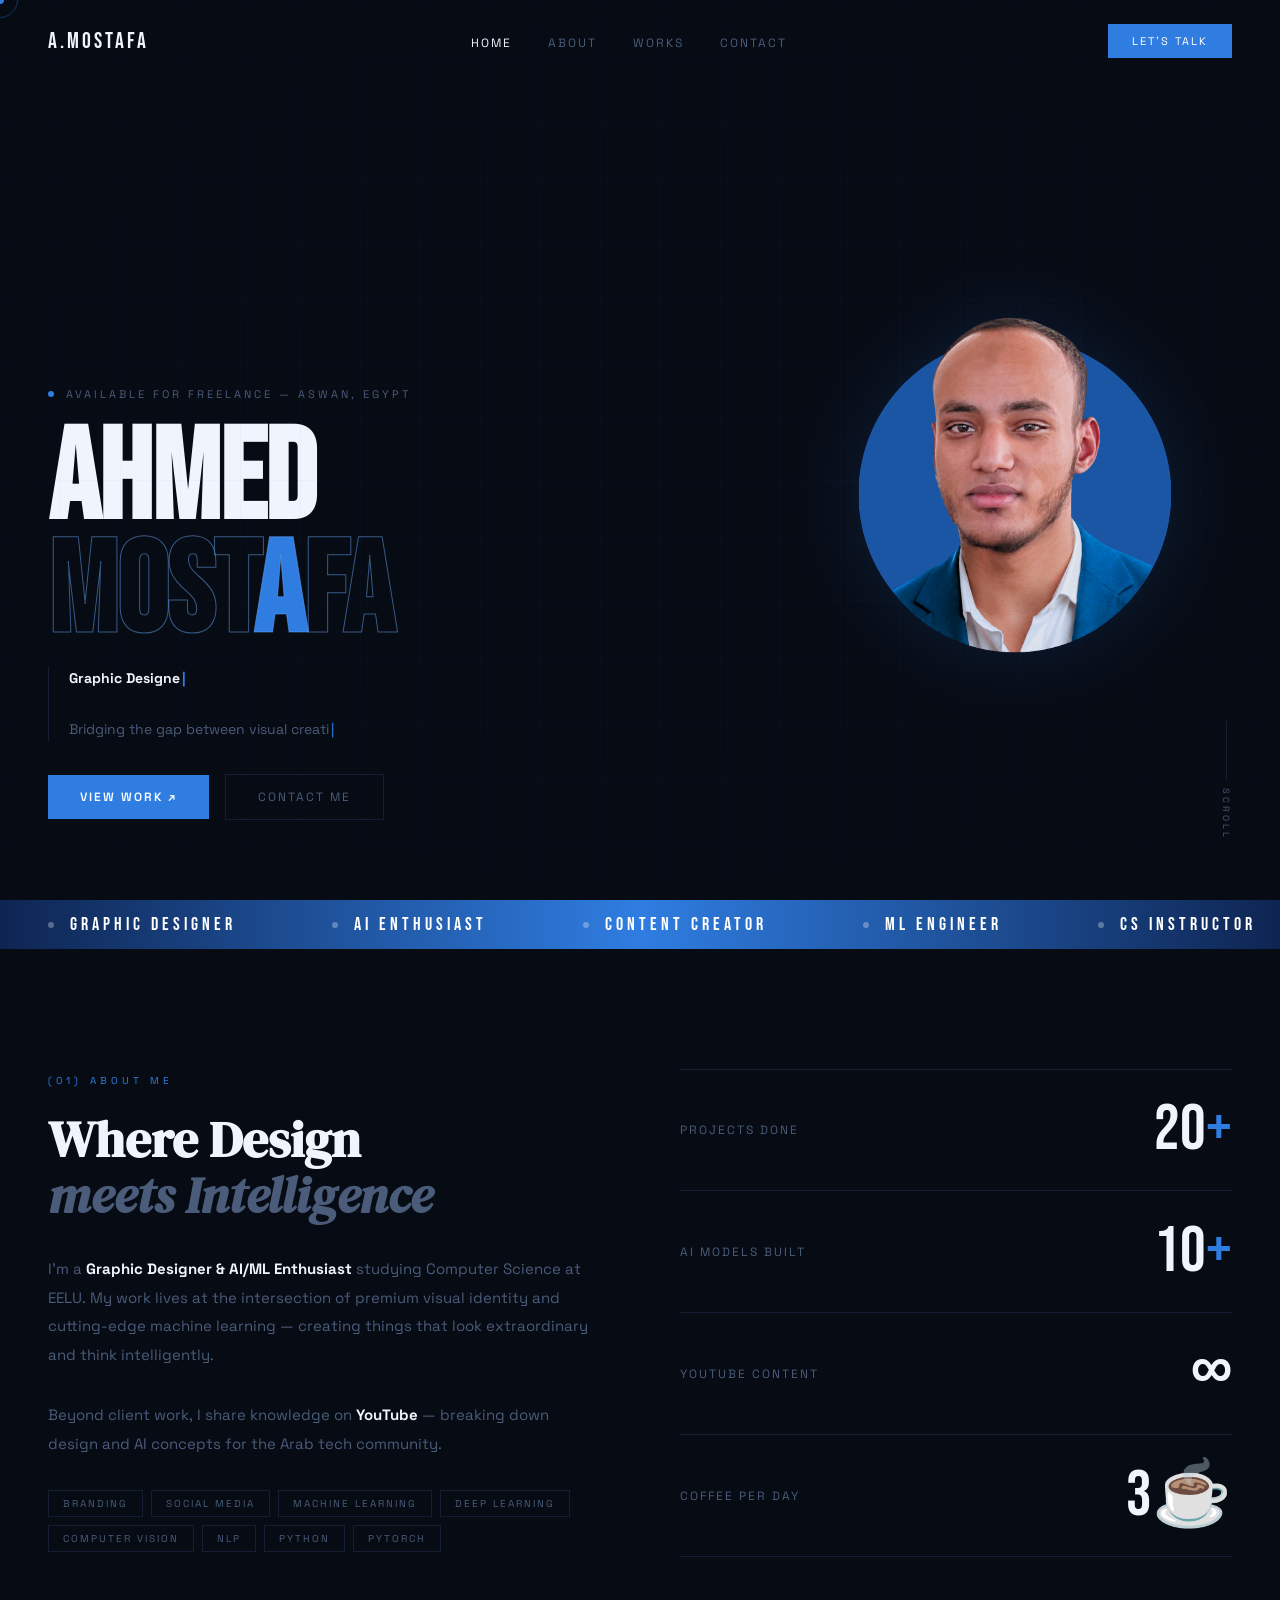
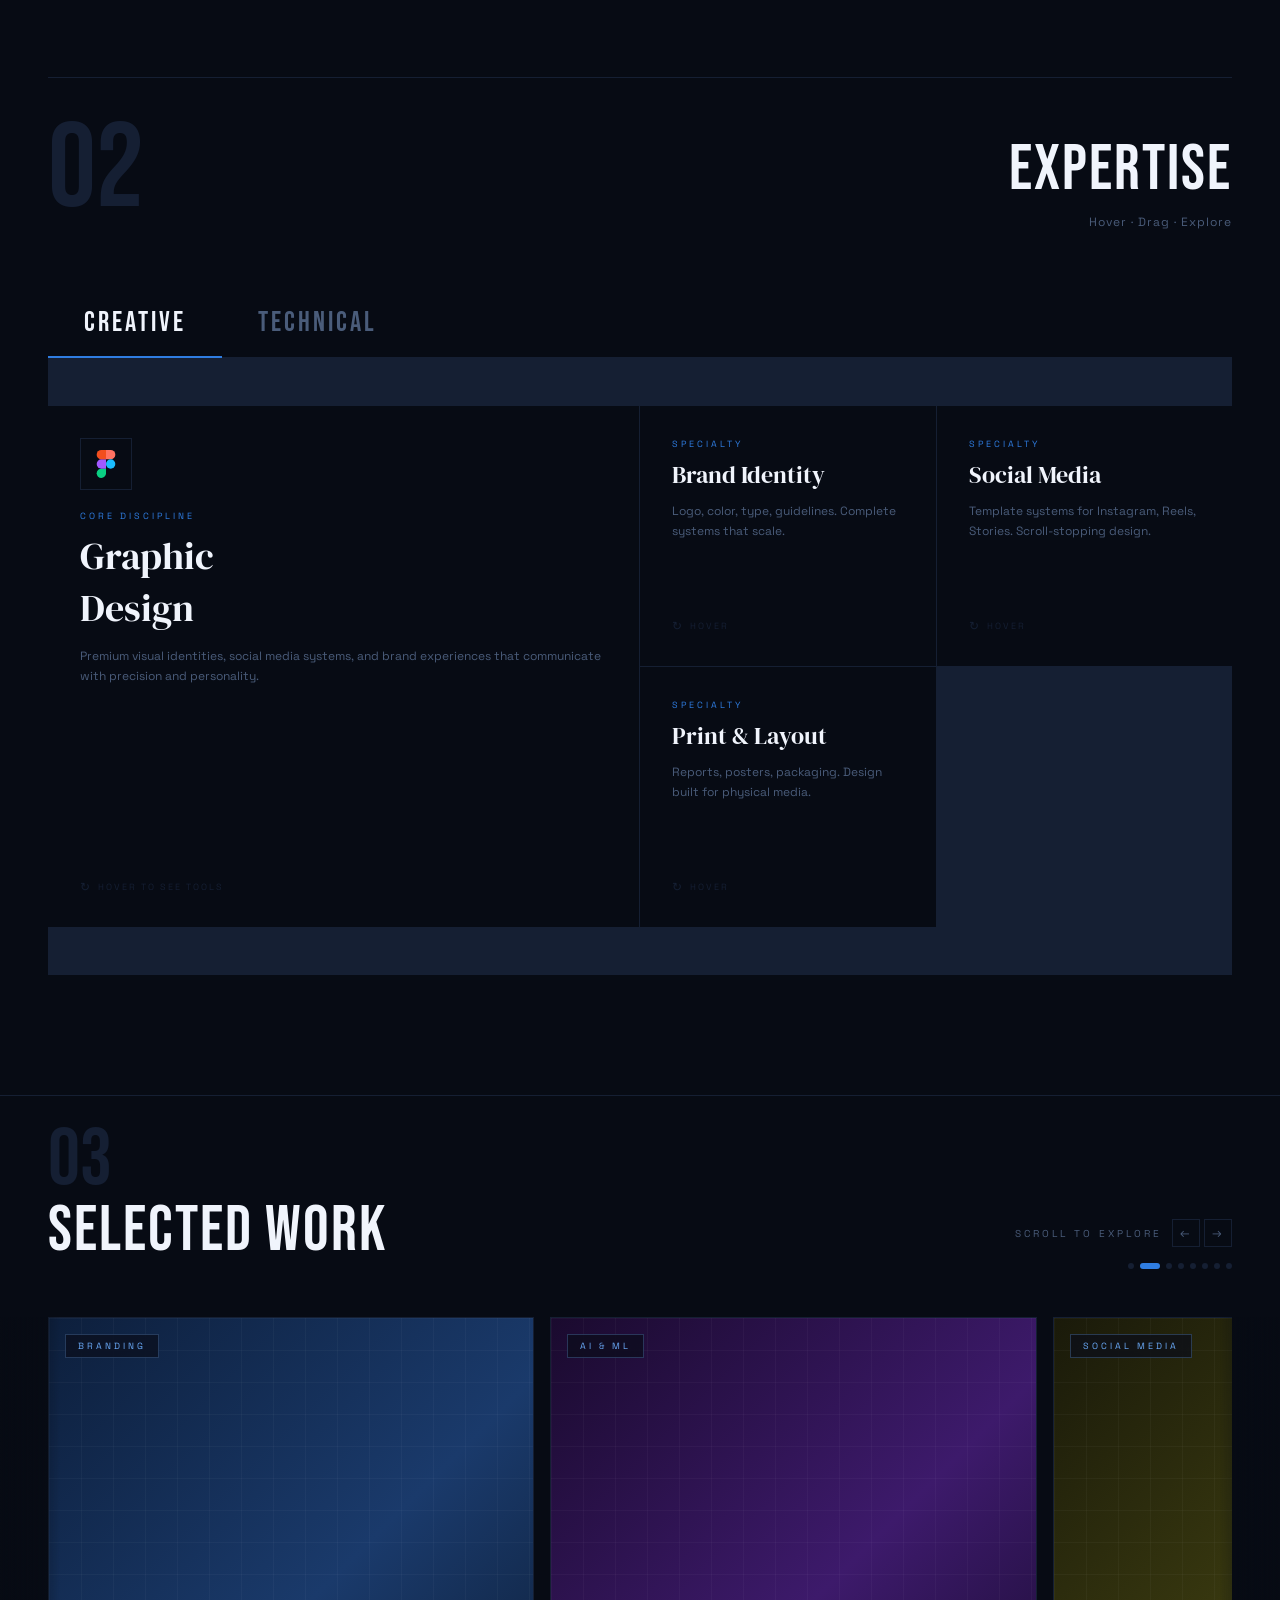
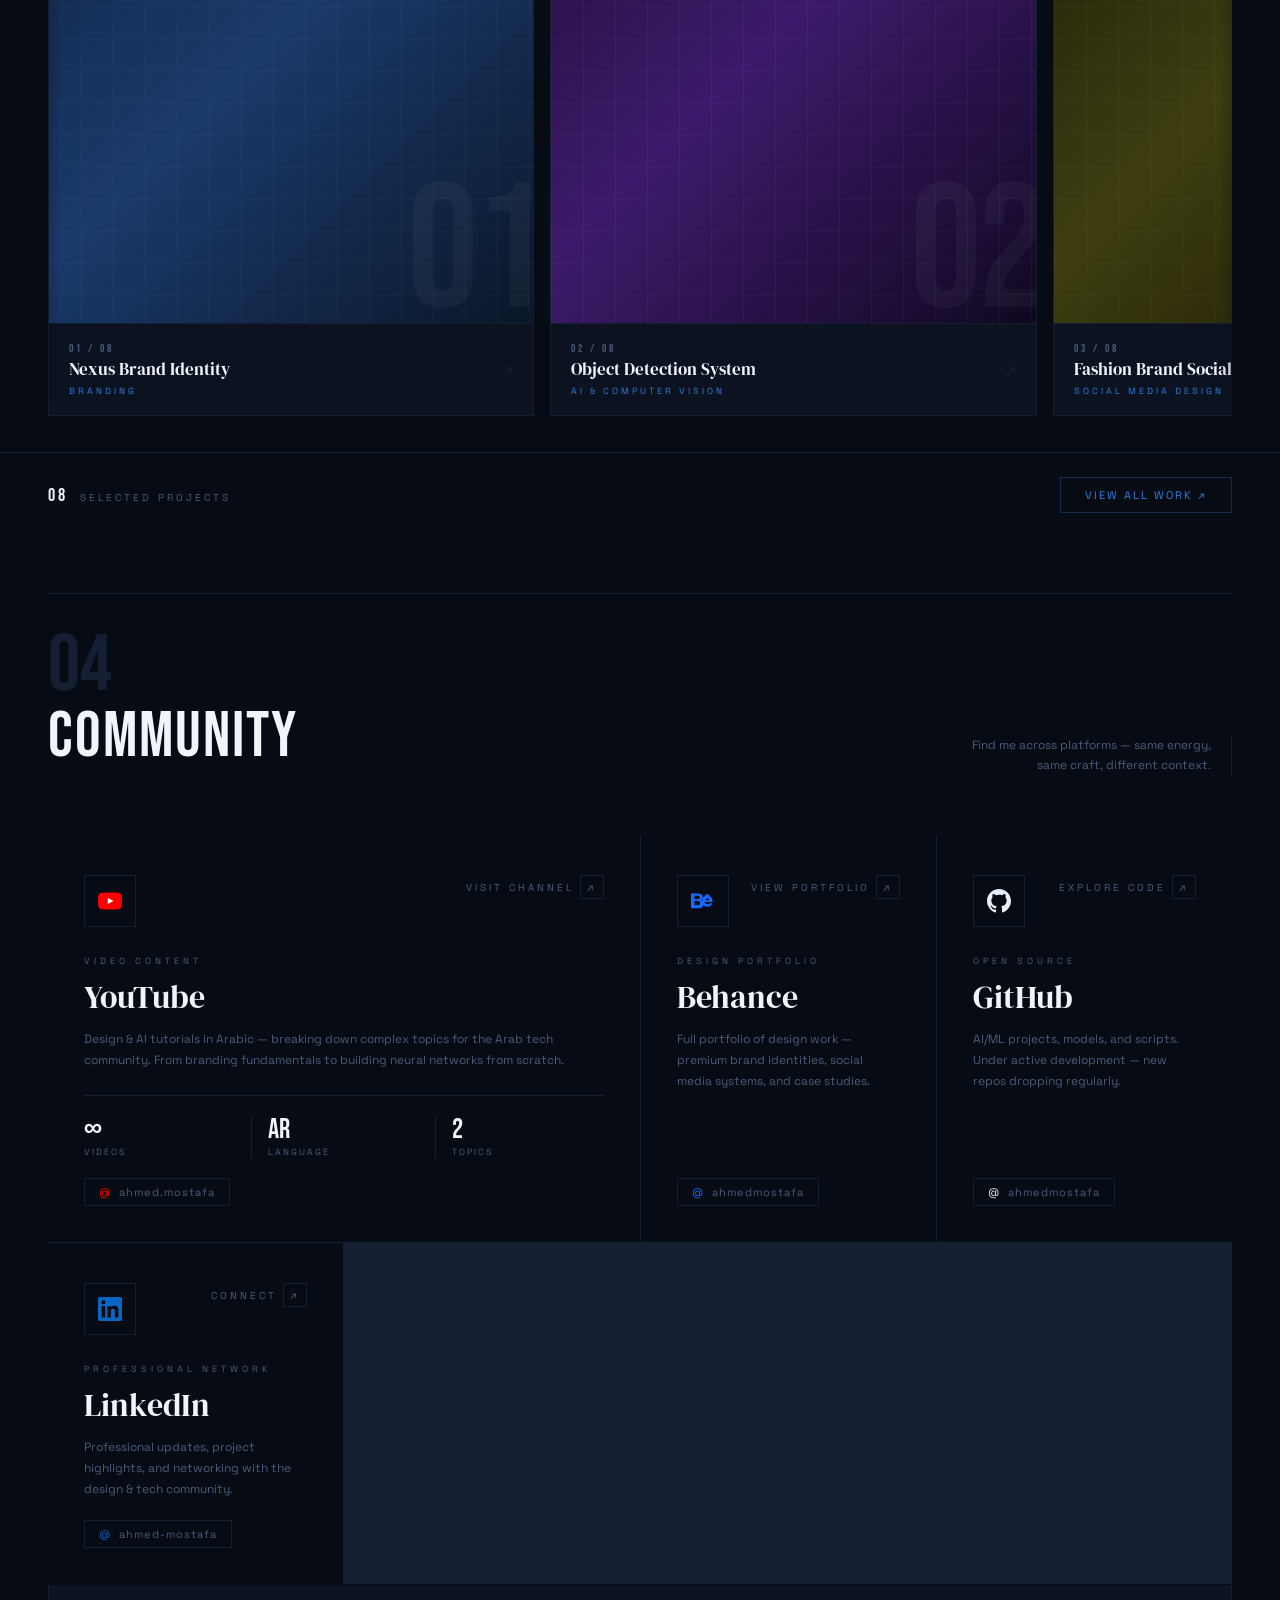
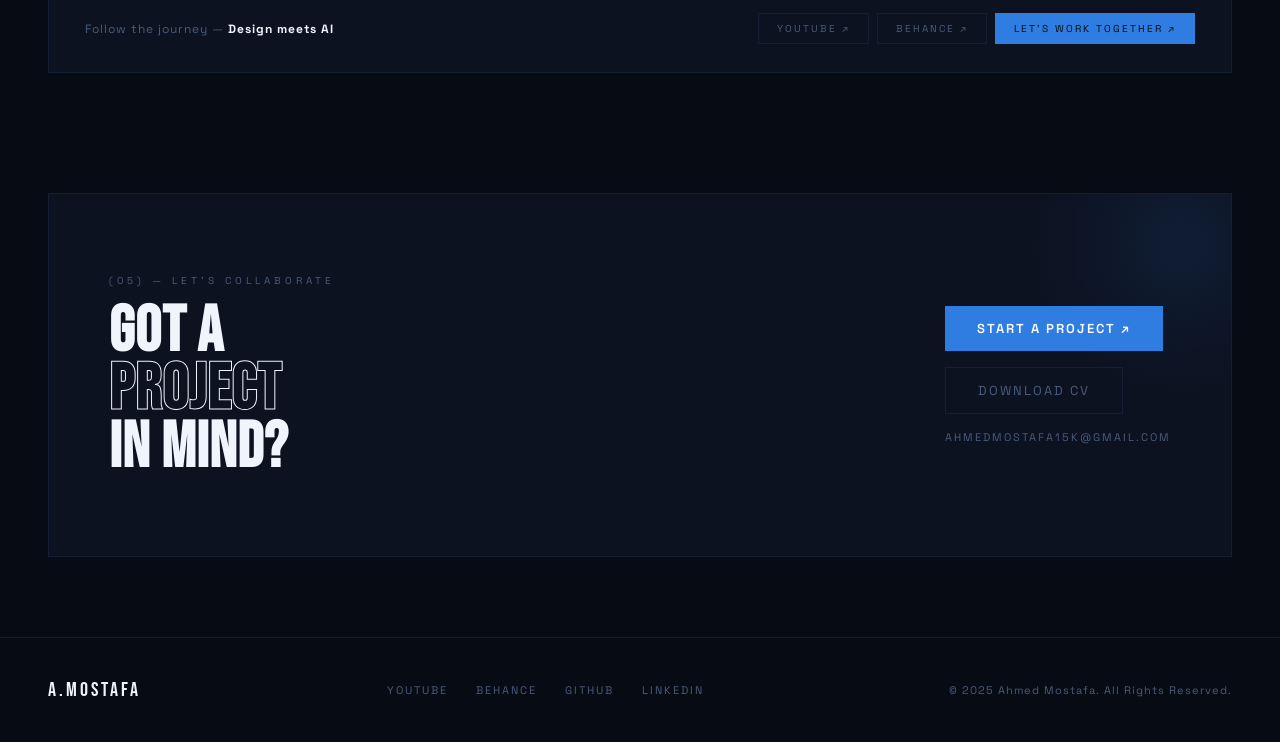
==== commit 435b004e: "5." ====
--- a/index.html
+++ b/index.html
@@ -131,10 +131,10 @@
   </div>
 
   <!-- TABS -->
+<!-- TABS -->
   <div class="skills-tabs">
-    <button class="tab-btn active" onclick="switchTab('design',this)">🎨 Design</button>
-    <button class="tab-btn" onclick="switchTab('ai',this)">🤖 AI & ML</button>
-    <button class="tab-btn" onclick="switchTab('tools',this)">⚙️ Dev Tools</button>
+    <button class="tab-btn active" onclick="switchTab('design',this)">Creative</button>
+    <button class="tab-btn" onclick="switchTab('ai',this)">Technical</button>
   </div>
 
   <!-- ── PANEL: DESIGN ── -->
@@ -152,19 +152,35 @@
             <div class="fc-hint">Hover to see tools</div>
           </div>
           <div class="flip-back">
-            <div class="back-title">Tools & Skills</div>
-            <div class="back-tools">
-              <div class="tool-chip"><svg viewBox="0 0 24 24"><path d="M8 24c2.208 0 4-1.792 4-4v-4H8a4 4 0 0 0 0 8z" fill="#0ACF83"/><path d="M4 12a4 4 0 0 1 4-4h4v8H8a4 4 0 0 1-4-4z" fill="#A259FF"/><path d="M4 4a4 4 0 0 1 4-4h4v8H8A4 4 0 0 1 4 4z" fill="#F24E1E"/><path d="M12 0h4a4 4 0 0 1 0 8h-4V0z" fill="#FF7262"/><path d="M20 12a4 4 0 1 1-8 0 4 4 0 0 1 8 0z" fill="#1ABCFE"/></svg>Figma</div>
-              <div class="tool-chip"><svg viewBox="0 0 24 24"><path d="M0 0h24v24H0z" fill="#FF9A00"/><path d="M12 6.5A5.5 5.5 0 1 1 6.5 12 5.5 5.5 0 0 1 12 6.5z" fill="#FF3366"/></svg>Illustrator</div>
-              <div class="tool-chip"><svg viewBox="0 0 24 24"><rect width="24" height="24" rx="2" fill="#31A8FF"/><path d="M7 7h4.5a3.5 3.5 0 0 1 0 7H7zm0 7h5a3.5 3.5 0 0 1 0 7H7z" fill="#fff" opacity=".9"/></svg>Photoshop</div>
-              <div class="tool-chip">🎨 Branding</div>
-              <div class="tool-chip">📱 Social Media</div>
-              <div class="tool-chip">🖨️ Print</div>
-              <div class="tool-chip">📐 Typography</div>
-              <div class="tool-chip">🌈 Color Theory</div>
-            </div>
-            <div class="back-note">3+ years crafting visual identities across branding, social media, and print.</div>
-          </div>
+  <div class="back-title">Tools & Skills</div>
+  <div class="back-tools-grid">
+    <div class="tool-icon-card">
+      <svg viewBox="0 0 24 24" width="32" height="32"><path d="M8 24c2.208 0 4-1.792 4-4v-4H8a4 4 0 0 0 0 8z" fill="#0ACF83"/><path d="M4 12a4 4 0 0 1 4-4h4v8H8a4 4 0 0 1-4-4z" fill="#A259FF"/><path d="M4 4a4 4 0 0 1 4-4h4v8H8A4 4 0 0 1 4 4z" fill="#F24E1E"/><path d="M12 0h4a4 4 0 0 1 0 8h-4V0z" fill="#FF7262"/><path d="M20 12a4 4 0 1 1-8 0 4 4 0 0 1 8 0z" fill="#1ABCFE"/></svg>
+      <span>Figma</span>
+    </div>
+    <div class="tool-icon-card">
+      <svg viewBox="0 0 24 24" width="32" height="32"><path d="M0 0h24v24H0z" fill="#FF9A00"/><path d="M12 6.5A5.5 5.5 0 1 1 6.5 12 5.5 5.5 0 0 1 12 6.5z" fill="#FF3366"/></svg>
+      <span>Illustrator</span>
+    </div>
+    <div class="tool-icon-card">
+      <svg viewBox="0 0 24 24" width="32" height="32"><rect width="24" height="24" rx="2" fill="#31A8FF"/><path d="M7 7h4.5a3.5 3.5 0 0 1 0 7H7zm0 7h5a3.5 3.5 0 0 1 0 7H7z" fill="#fff" opacity=".9"/></svg>
+      <span>Photoshop</span>
+    </div>
+    <div class="tool-icon-card">
+      <svg viewBox="0 0 24 24" width="32" height="32" fill="none"><rect width="24" height="24" rx="4" fill="#1a1a2e"/><path d="M4 8h16M4 12h10M4 16h12" stroke="#a259ff" stroke-width="1.5" stroke-linecap="round"/></svg>
+      <span>Branding</span>
+    </div>
+    <div class="tool-icon-card">
+      <svg viewBox="0 0 24 24" width="32" height="32" fill="none"><rect width="24" height="24" rx="4" fill="#1a1a2e"/><rect x="3" y="3" width="8" height="8" rx="1" stroke="#E4405F" stroke-width="1.5"/><rect x="13" y="3" width="8" height="8" rx="1" stroke="#E4405F" stroke-width="1.5"/><rect x="3" y="13" width="8" height="8" rx="1" stroke="#E4405F" stroke-width="1.5"/><rect x="13" y="13" width="8" height="8" rx="1" stroke="#E4405F" stroke-width="1.5"/></svg>
+      <span>Social Media</span>
+    </div>
+    <div class="tool-icon-card">
+      <svg viewBox="0 0 24 24" width="32" height="32" fill="none"><rect width="24" height="24" rx="4" fill="#1a1a2e"/><path d="M4 4h16v12H4z" stroke="#f59e0b" stroke-width="1.5"/><path d="M8 20h8M12 16v4" stroke="#f59e0b" stroke-width="1.5" stroke-linecap="round"/></svg>
+      <span>Print</span>
+    </div>
+  </div>
+  <div class="back-note">3+ years — branding, social media, and print.</div>
+</div>
         </div>
       </div>
 
@@ -176,15 +192,24 @@
             <div class="fc-desc">Logo, color, type, guidelines. Complete systems that scale.</div>
             <div class="fc-hint">Hover</div>
           </div>
-          <div class="flip-back">
-            <div class="back-title">Deliverables</div>
-            <div class="back-tools">
-              <div class="tool-chip">Logo Suite</div>
-              <div class="tool-chip">Color System</div>
-              <div class="tool-chip">Brand Guide</div>
-            </div>
-            <div class="back-note">Full identity from strategy to final asset delivery.</div>
-          </div>
+<div class="flip-back">
+  <div class="back-title">Deliverables</div>
+  <div class="back-tools-grid">
+    <div class="tool-icon-card">
+      <svg viewBox="0 0 24 24" width="32" height="32" fill="none"><circle cx="12" cy="12" r="9" stroke="#a259ff" stroke-width="1.5"/><path d="M12 6v6l4 2" stroke="#a259ff" stroke-width="1.5" stroke-linecap="round"/></svg>
+      <span>Logo Suite</span>
+    </div>
+    <div class="tool-icon-card">
+      <svg viewBox="0 0 24 24" width="32" height="32" fill="none"><rect x="2" y="2" width="9" height="9" rx="1" fill="#EE4C2C" opacity=".8"/><rect x="13" y="2" width="9" height="9" rx="1" fill="#3d8ef5" opacity=".8"/><rect x="2" y="13" width="9" height="9" rx="1" fill="#FFD43B" opacity=".8"/><rect x="13" y="13" width="9" height="9" rx="1" fill="#0ACF83" opacity=".8"/></svg>
+      <span>Color System</span>
+    </div>
+    <div class="tool-icon-card">
+      <svg viewBox="0 0 24 24" width="32" height="32" fill="none"><path d="M4 4h16v16H4z" stroke="#7ab4ff" stroke-width="1.5"/><path d="M8 9h8M8 12h5M8 15h6" stroke="#7ab4ff" stroke-width="1.5" stroke-linecap="round"/></svg>
+      <span>Brand Guide</span>
+    </div>
+  </div>
+  <div class="back-note">Full identity from strategy to final asset.</div>
+</div>
         </div>
       </div>
 
@@ -197,37 +222,64 @@
             <div class="fc-hint">Hover</div>
           </div>
           <div class="flip-back">
-            <div class="back-title">Formats</div>
-            <div class="back-tools">
-              <div class="tool-chip">Feed Posts</div>
-              <div class="tool-chip">Stories</div>
-              <div class="tool-chip">Reels Cover</div>
-              <div class="tool-chip">Thumbnails</div>
-            </div>
-            <div class="back-note">Complete monthly content systems delivered to clients.</div>
-          </div>
-        </div>
-      </div>
-
-      <div class="flip-card">
-        <div class="flip-inner">
-          <div class="flip-front">
-            <div class="fc-label">Content</div>
-            <div class="fc-name">YouTube Design</div>
-            <div class="fc-desc">High-CTR thumbnails, channel art, and motion packages.</div>
-            <div class="fc-hint">Hover</div>
-          </div>
-          <div class="flip-back">
-            <div class="back-title">Deliverables</div>
-            <div class="back-tools">
-              <div class="tool-chip">Thumbnails</div>
-              <div class="tool-chip">Channel Art</div>
-              <div class="tool-chip">Lower Thirds</div>
-            </div>
-            <div class="back-note">Design that drives clicks and builds channel identity.</div>
-          </div>
-        </div>
-      </div>
+  <div class="back-title">Formats</div>
+  <div class="back-tools-grid">
+    <div class="tool-icon-card">
+      <svg viewBox="0 0 24 24" width="32" height="32" fill="none">
+        <rect width="24" height="24" rx="6" fill="url(#ig)"/>
+        <defs><linearGradient id="ig" x1="0" y1="24" x2="24" y2="0"><stop offset="0%" stop-color="#f09433"/><stop offset="25%" stop-color="#e6683c"/><stop offset="50%" stop-color="#dc2743"/><stop offset="75%" stop-color="#cc2366"/><stop offset="100%" stop-color="#bc1888"/></linearGradient></defs>
+        <rect x="7" y="7" width="10" height="10" rx="3" stroke="#fff" stroke-width="1.5"/>
+        <circle cx="12" cy="12" r="2.5" stroke="#fff" stroke-width="1.2"/>
+        <circle cx="16.2" cy="7.8" r=".8" fill="#fff"/>
+      </svg>
+      <span>Feed Posts</span>
+    </div>
+    <div class="tool-icon-card">
+      <svg viewBox="0 0 24 24" width="32" height="32" fill="none">
+        <rect width="24" height="24" rx="4" fill="#1a1a2e"/>
+        <rect x="7" y="3" width="10" height="18" rx="2" stroke="#E4405F" stroke-width="1.5"/>
+        <path d="M10 8h4M10 11h4M10 14h2" stroke="#E4405F" stroke-width="1.2" stroke-linecap="round"/>
+      </svg>
+      <span>Stories</span>
+    </div>
+    <div class="tool-icon-card">
+      <svg viewBox="0 0 24 24" width="32" height="32" fill="none">
+        <rect width="24" height="24" rx="4" fill="#1a1a2e"/>
+        <path d="M5 8h14v8H5z" stroke="#a259ff" stroke-width="1.5" stroke-linejoin="round"/>
+        <path d="M10 10.5l4 1.5-4 1.5V10.5z" fill="#a259ff"/>
+      </svg>
+      <span>Reels Cover</span>
+    </div>
+    <div class="tool-icon-card">
+      <svg viewBox="0 0 24 24" width="32" height="32" fill="none">
+        <rect width="24" height="24" rx="4" fill="#1a1a2e"/>
+        <rect x="3" y="5" width="18" height="14" rx="1.5" stroke="#FFD43B" stroke-width="1.5"/>
+        <path d="M10 9l5 3-5 3V9z" fill="#FFD43B"/>
+      </svg>
+      <span>Thumbnails</span>
+    </div>
+    <div class="tool-icon-card">
+      <svg viewBox="0 0 24 24" width="32" height="32" fill="none">
+        <rect width="24" height="24" rx="4" fill="#1a1a2e"/>
+        <circle cx="12" cy="12" r="7" stroke="#00d4aa" stroke-width="1.5"/>
+        <path d="M12 8v4l3 2" stroke="#00d4aa" stroke-width="1.5" stroke-linecap="round"/>
+      </svg>
+      <span>Scheduling</span>
+    </div>
+    <div class="tool-icon-card">
+      <svg viewBox="0 0 24 24" width="32" height="32" fill="none">
+        <rect width="24" height="24" rx="4" fill="#1a1a2e"/>
+        <path d="M4 6h16M4 10h10M4 14h12M4 18h8" stroke="#3d8ef5" stroke-width="1.5" stroke-linecap="round"/>
+      </svg>
+      <span>Captions</span>
+    </div>
+  </div>
+  <div class="back-note">Complete monthly content systems delivered to clients.</div>
+</div>
+        </div>
+      </div>
+
+      
 
       <div class="flip-card">
         <div class="flip-inner">
@@ -238,15 +290,62 @@
             <div class="fc-hint">Hover</div>
           </div>
           <div class="flip-back">
-            <div class="back-title">Formats</div>
-            <div class="back-tools">
-              <div class="tool-chip">Reports</div>
-              <div class="tool-chip">Posters</div>
-              <div class="tool-chip">Packaging</div>
-              <div class="tool-chip">Flyers</div>
-            </div>
-            <div class="back-note">Print-ready files with proper bleed, CMYK, and resolution.</div>
-          </div>
+  <div class="back-title">Formats</div>
+  <div class="back-tools-grid">
+    <div class="tool-icon-card">
+      <svg viewBox="0 0 24 24" width="32" height="32" fill="none">
+        <rect width="24" height="24" rx="4" fill="#1a1a2e"/>
+        <rect x="4" y="3" width="16" height="18" rx="1.5" stroke="#f59e0b" stroke-width="1.5"/>
+        <path d="M7 7h10M7 10h10M7 13h6" stroke="#f59e0b" stroke-width="1.2" stroke-linecap="round"/>
+      </svg>
+      <span>Reports</span>
+    </div>
+    <div class="tool-icon-card">
+      <svg viewBox="0 0 24 24" width="32" height="32" fill="none">
+        <rect width="24" height="24" rx="4" fill="#1a1a2e"/>
+        <rect x="3" y="3" width="18" height="18" rx="1" stroke="#EE4C2C" stroke-width="1.5"/>
+        <path d="M12 7v10M7 12h10" stroke="#EE4C2C" stroke-width="1.5" stroke-linecap="round"/>
+      </svg>
+      <span>Posters</span>
+    </div>
+    <div class="tool-icon-card">
+      <svg viewBox="0 0 24 24" width="32" height="32" fill="none">
+        <rect width="24" height="24" rx="4" fill="#1a1a2e"/>
+        <path d="M4 8h16v10a2 2 0 0 1-2 2H6a2 2 0 0 1-2-2V8z" stroke="#0ACF83" stroke-width="1.5"/>
+        <path d="M4 8l8-4 8 4" stroke="#0ACF83" stroke-width="1.5" stroke-linejoin="round"/>
+      </svg>
+      <span>Packaging</span>
+    </div>
+    <div class="tool-icon-card">
+      <svg viewBox="0 0 24 24" width="32" height="32" fill="none">
+        <rect width="24" height="24" rx="4" fill="#1a1a2e"/>
+        <rect x="3" y="6" width="18" height="12" rx="1" stroke="#7B61FF" stroke-width="1.5"/>
+        <path d="M7 10h10M7 14h6" stroke="#7B61FF" stroke-width="1.2" stroke-linecap="round"/>
+      </svg>
+      <span>Flyers</span>
+    </div>
+    <div class="tool-icon-card">
+      <svg viewBox="0 0 24 24" width="32" height="32" fill="none">
+        <rect width="24" height="24" rx="4" fill="#1a1a2e"/>
+        <rect x="4" y="4" width="7" height="9" rx="1" stroke="#00B4D8" stroke-width="1.5"/>
+        <rect x="13" y="4" width="7" height="5" rx="1" stroke="#00B4D8" stroke-width="1.5"/>
+        <rect x="13" y="11" width="7" height="9" rx="1" stroke="#00B4D8" stroke-width="1.5"/>
+        <rect x="4" y="15" width="7" height="5" rx="1" stroke="#00B4D8" stroke-width="1.5"/>
+      </svg>
+      <span>Brochures</span>
+    </div>
+    <div class="tool-icon-card">
+      <svg viewBox="0 0 24 24" width="32" height="32" fill="none">
+        <rect width="24" height="24" rx="4" fill="#1a1a2e"/>
+        <path d="M5 8h14v10H5z" stroke="#FFD43B" stroke-width="1.5"/>
+        <path d="M8 8V6a4 4 0 0 1 8 0v2" stroke="#FFD43B" stroke-width="1.5" stroke-linecap="round"/>
+        <circle cx="12" cy="13" r="2" fill="#FFD43B" opacity=".6"/>
+      </svg>
+      <span>Menus</span>
+    </div>
+  </div>
+  <div class="back-note">Print-ready files with proper bleed, CMYK, and resolution.</div>
+</div>
         </div>
       </div>
     </div>
@@ -323,6 +422,45 @@
               <div class="prog-item"><div class="prog-top"><span class="prog-label">Architecture</span><span class="prog-val">75%</span></div><div class="prog-bar"><div class="prog-fill" style="--p:75%"></div></div></div>
             </div>
           </div>
+
+          <div class="ai-card" style="--card-c:#3d8ef5">
+  <div class="ai-card-num">07</div>
+  <div class="ai-card-icon">
+    <svg viewBox="0 0 24 24" fill="none"><path d="M9.4 16.6L4.8 12l4.6-4.6L8 6l-6 6 6 6 1.4-1.4zm5.2 0l4.6-4.6-4.6-4.6L16 6l6 6-6 6-1.4-1.4z" fill="#3d8ef5"/></svg>
+  </div>
+  <div class="ai-card-name">Web Development</div>
+  <div class="ai-card-desc">HTML, CSS, JavaScript — building responsive, modern web experiences from scratch.</div>
+  <div class="prog-list">
+    <div class="prog-item"><div class="prog-top"><span class="prog-label">HTML / CSS</span><span class="prog-val">88%</span></div><div class="prog-bar"><div class="prog-fill" style="--p:88%"></div></div></div>
+    <div class="prog-item"><div class="prog-top"><span class="prog-label">JavaScript</span><span class="prog-val">78%</span></div><div class="prog-bar"><div class="prog-fill" style="--p:78%"></div></div></div>
+  </div>
+</div>
+
+<div class="ai-card" style="--card-c:#00d4aa">
+  <div class="ai-card-num">08</div>
+  <div class="ai-card-icon">
+    <svg viewBox="0 0 24 24" fill="none"><circle cx="12" cy="5" r="2" stroke="#00d4aa" stroke-width="1.5"/><circle cx="5" cy="19" r="2" stroke="#00d4aa" stroke-width="1.5"/><circle cx="19" cy="19" r="2" stroke="#00d4aa" stroke-width="1.5"/><path d="M12 7v4M12 11l-5 6M12 11l5 6" stroke="#00d4aa" stroke-width="1.5" stroke-linecap="round"/></svg>
+  </div>
+  <div class="ai-card-name">Networking</div>
+  <div class="ai-card-desc">TCP/IP, subnetting, routing, VLANs. Teaching CCNA-aligned content in Arabic on YouTube.</div>
+  <div class="prog-list">
+    <div class="prog-item"><div class="prog-top"><span class="prog-label">TCP/IP & Subnetting</span><span class="prog-val">85%</span></div><div class="prog-bar"><div class="prog-fill" style="--p:85%"></div></div></div>
+    <div class="prog-item"><div class="prog-top"><span class="prog-label">Routing & Switching</span><span class="prog-val">78%</span></div><div class="prog-bar"><div class="prog-fill" style="--p:78%"></div></div></div>
+  </div>
+</div>
+
+<div class="ai-card" style="--card-c:#e8eef8">
+  <div class="ai-card-num">09</div>
+  <div class="ai-card-icon">
+    <svg viewBox="0 0 24 24"><path d="M12 0C5.374 0 0 5.373 0 12c0 5.302 3.438 9.8 8.207 11.387.6.113.793-.261.793-.577v-2.234c-3.338.726-4.033-1.416-4.033-1.416-.546-1.387-1.333-1.756-1.333-1.756-1.089-.745.083-.729.083-.729 1.205.084 1.839 1.237 1.839 1.237 1.07 1.834 2.807 1.304 3.492.997.107-.775.418-1.305.762-1.604-2.665-.305-5.467-1.334-5.467-5.931 0-1.311.469-2.381 1.236-3.221-.124-.303-.535-1.524.117-3.176 0 0 1.008-.322 3.301 1.23A11.509 11.509 0 0 1 12 5.803c1.02.005 2.047.138 3.006.404 2.291-1.552 3.297-1.23 3.297-1.23.653 1.653.242 2.874.118 3.176.77.84 1.235 1.911 1.235 3.221 0 4.609-2.807 5.624-5.479 5.921.43.372.823 1.102.823 2.222v3.293c0 .319.192.694.801.576C20.566 21.797 24 17.3 24 12c0-6.627-5.373-12-12-12z" fill="#e8eef8"/></svg>
+  </div>
+  <div class="ai-card-name">Git & GitHub</div>
+  <div class="ai-card-desc">Version control, branching, collaboration. All projects tracked and published on GitHub.</div>
+  <div class="prog-list">
+    <div class="prog-item"><div class="prog-top"><span class="prog-label">Git Workflow</span><span class="prog-val">82%</span></div><div class="prog-bar"><div class="prog-fill" style="--p:82%"></div></div></div>
+    <div class="prog-item"><div class="prog-top"><span class="prog-label">Collaboration</span><span class="prog-val">78%</span></div><div class="prog-bar"><div class="prog-fill" style="--p:78%"></div></div></div>
+  </div>
+</div>
 
         </div>
       </div>
--- a/assets/css/base.css
+++ b/assets/css/base.css
@@ -1,58 +1,98 @@
-*{margin:0;padding:0;box-sizing:border-box;}
+* {
+  margin: 0;
+  padding: 0;
+  box-sizing: border-box;
+}
 
-:root{
-  --bg:     #070b14;
-  --bg2:    #0c1220;
-  --bg3:    #111827;
-  --text:   #f0f4fc;
-  --muted:  #4a5c7a;
+:root {
+  --bg: #070b14;
+  --bg2: #0c1220;
+  --bg3: #111827;
+  --text: #f0f4fc;
+  --muted: #4a5c7a;
   --border: #151f33;
   --accent: #2f7de1;
-  --accent2:#6aaaf8;
-  --red:    #e8364f;
+  --accent2: #6aaaf8;
+  --red: #e8364f;
 }
 
-html{scroll-behavior:smooth;}
+html {
+  scroll-behavior: smooth;
+}
 
-body{
-  background:var(--bg);
-  color:var(--text);
-  font-family:'Space Grotesk',sans-serif;
-  overflow-x:hidden;
-  cursor:none;
+body {
+  background: var(--bg);
+  color: var(--text);
+  font-family: 'Space Grotesk', sans-serif;
+  overflow-x: hidden;
+  cursor: none;
 }
 
 /* SCROLLBAR */
-::-webkit-scrollbar{width:2px;}
-::-webkit-scrollbar-track{background:var(--bg);}
-::-webkit-scrollbar-thumb{background:var(--accent);}
+::-webkit-scrollbar {
+  width: 2px;
+}
+
+::-webkit-scrollbar-track {
+  background: var(--bg);
+}
+
+::-webkit-scrollbar-thumb {
+  background: var(--accent);
+}
 
 /* TYPOGRAPHY */
-h1,h2,h3{color:var(--text);}
+h1,
+h2,
+h3 {
+  color: var(--text);
+}
 
 /* ANIMATIONS */
-.reveal{
-  opacity:0;
-  transform:translateY(40px);
-  transition:opacity .8s ease,transform .8s ease;
+.reveal {
+  opacity: 0;
+  transform: translateY(40px);
+  transition: opacity .8s ease, transform .8s ease;
 }
-.reveal.visible{opacity:1;transform:translateY(0);}
+
+.reveal.visible {
+  opacity: 1;
+  transform: translateY(0);
+}
 
 /* CURSOR */
-#cursor{
-  position:fixed;width:8px;height:8px;
-  background:var(--accent);border-radius:50%;
-  pointer-events:none;z-index:9999;
-  transform:translate(-50%,-50%);
-  transition:width .2s,height .2s,background .2s;
+#cursor {
+  position: fixed;
+  width: 8px;
+  height: 8px;
+  background: var(--accent);
+  border-radius: 50%;
+  pointer-events: none;
+  z-index: 9999;
+  transform: translate(-50%, -50%);
+  transition: width .2s, height .2s, background .2s;
 }
-#cursor-ring{
-  position:fixed;width:36px;height:36px;
-  border:1px solid rgba(47,125,225,.35);border-radius:50%;
-  pointer-events:none;z-index:9998;
-  transform:translate(-50%,-50%);
-  transition:all .12s ease;
+
+#cursor-ring {
+  position: fixed;
+  width: 36px;
+  height: 36px;
+  border: 1px solid rgba(47, 125, 225, .35);
+  border-radius: 50%;
+  pointer-events: none;
+  z-index: 9998;
+  transform: translate(-50%, -50%);
+  transition: all .12s ease;
 }
-body:has(a:hover) #cursor{width:16px;height:16px;background:var(--accent2);}
-body:has(a:hover) #cursor-ring{width:56px;height:56px;border-color:rgba(106,170,248,.4);}
 
+body:has(a:hover) #cursor {
+  width: 16px;
+  height: 16px;
+  background: var(--accent2);
+}
+
+body:has(a:hover) #cursor-ring {
+  width: 56px;
+  height: 56px;
+  border-color: rgba(106, 170, 248, .4);
+}
--- a/assets/css/components.css
+++ b/assets/css/components.css
@@ -1,127 +1,241 @@
 /* ── NAV ── */
-nav{
-  position:fixed;top:0;left:0;right:0;z-index:100;
-  display:flex;justify-content:space-between;align-items:center;
-  padding:24px 48px;
-  border-bottom:1px solid transparent;
-  transition:border-color .3s,background .3s;
-}
-nav.scrolled{
-  border-color:var(--border);
-  background:rgba(7,11,20,.88);
-  backdrop-filter:blur(20px);
-}
-.nav-logo{
-  font-family:'Bebas Neue',sans-serif;
-  font-size:22px;letter-spacing:3px;
-  color:var(--text);text-decoration:none;
-}
-.nav-links{display:flex;gap:36px;list-style:none;}
-.nav-links a{
-  font-size:12px;letter-spacing:2px;text-transform:uppercase;
-  color:var(--muted);text-decoration:none;
-  transition:color .2s;
-}
+nav {
+  position: fixed;
+  top: 0;
+  left: 0;
+  right: 0;
+  z-index: 100;
+  display: flex;
+  justify-content: space-between;
+  align-items: center;
+  padding: 24px 48px;
+  border-bottom: 1px solid transparent;
+  transition: border-color .3s, background .3s;
+}
+
+nav.scrolled {
+  border-color: var(--border);
+  background: rgba(7, 11, 20, .88);
+  backdrop-filter: blur(20px);
+}
+
+.nav-logo {
+  font-family: 'Bebas Neue', sans-serif;
+  font-size: 22px;
+  letter-spacing: 3px;
+  color: var(--text);
+  text-decoration: none;
+}
+
+.nav-links {
+  display: flex;
+  gap: 36px;
+  list-style: none;
+}
+
+.nav-links a {
+  font-size: 12px;
+  letter-spacing: 2px;
+  text-transform: uppercase;
+  color: var(--muted);
+  text-decoration: none;
+  transition: color .2s;
+}
+
 .nav-links a:hover,
-.nav-links a.active{color:var(--text);}
-.nav-cta{
-  font-size:11px;letter-spacing:2px;text-transform:uppercase;
-  color:#fff;background:var(--accent);
-  padding:10px 24px;text-decoration:none;
-  transition:opacity .2s;
-}
-.nav-cta:hover{opacity:.85;}
+.nav-links a.active {
+  color: var(--text);
+}
+
+.nav-cta {
+  font-size: 11px;
+  letter-spacing: 2px;
+  text-transform: uppercase;
+  color: #fff;
+  background: var(--accent);
+  padding: 10px 24px;
+  text-decoration: none;
+  transition: opacity .2s;
+}
+
+.nav-cta:hover {
+  opacity: .85;
+}
 
 /* ── BUTTONS ── */
-.btn-primary{
-  display:inline-flex;align-items:center;gap:10px;
-  background:var(--accent);color:#fff;
-  font-size:12px;letter-spacing:2px;text-transform:uppercase;
-  font-weight:600;padding:14px 32px;text-decoration:none;
-  transition:transform .2s;
-}
-.btn-primary:hover{transform:translateY(-2px);}
-
-.btn-secondary{
-  display:inline-flex;align-items:center;gap:10px;
-  border:1px solid var(--border);color:var(--muted);
-  font-size:12px;letter-spacing:2px;text-transform:uppercase;
-  padding:14px 32px;text-decoration:none;
-  transition:border-color .2s,color .2s;
-}
-.btn-secondary:hover{border-color:var(--muted);color:var(--text);}
+.btn-primary {
+  display: inline-flex;
+  align-items: center;
+  gap: 10px;
+  background: var(--accent);
+  color: #fff;
+  font-size: 12px;
+  letter-spacing: 2px;
+  text-transform: uppercase;
+  font-weight: 600;
+  padding: 14px 32px;
+  text-decoration: none;
+  transition: transform .2s;
+}
+
+.btn-primary:hover {
+  transform: translateY(-2px);
+}
+
+.btn-secondary {
+  display: inline-flex;
+  align-items: center;
+  gap: 10px;
+  border: 1px solid var(--border);
+  color: var(--muted);
+  font-size: 12px;
+  letter-spacing: 2px;
+  text-transform: uppercase;
+  padding: 14px 32px;
+  text-decoration: none;
+  transition: border-color .2s, color .2s;
+}
+
+.btn-secondary:hover {
+  border-color: var(--muted);
+  color: var(--text);
+}
 
 /* ── SECTION HEADER ── */
-.section-header{
-  display:flex;justify-content:space-between;align-items:flex-end;
-  border-top:1px solid var(--border);
-  padding-top:32px;margin-bottom:60px;
-}
-.section-num{
-  font-family:'Bebas Neue',sans-serif;
-  font-size:120px;color:var(--border);line-height:1;
-}
-.section-title{
-  font-family:'Bebas Neue',sans-serif;
-  font-size:clamp(40px,5vw,72px);letter-spacing:2px;
+.section-header {
+  display: flex;
+  justify-content: space-between;
+  align-items: flex-end;
+  border-top: 1px solid var(--border);
+  padding-top: 32px;
+  margin-bottom: 60px;
+}
+
+.section-num {
+  font-family: 'Bebas Neue', sans-serif;
+  font-size: 120px;
+  color: var(--border);
+  line-height: 1;
+}
+
+.section-title {
+  font-family: 'Bebas Neue', sans-serif;
+  font-size: clamp(40px, 5vw, 72px);
+  letter-spacing: 2px;
 }
 
 /* ── TICKER ── */
-.ticker{
-  background:linear-gradient(90deg,#0e2552,var(--accent),#0e2552);
-  color:#fff;
-  padding:14px 0;overflow:hidden;display:flex;
-}
-.ticker-inner{
-  display:flex;gap:0;
-  animation:ticker 20s linear infinite;
-  white-space:nowrap;
-}
-.ticker-item{
-  font-family:'Bebas Neue',sans-serif;
-  font-size:18px;letter-spacing:4px;
-  padding:0 48px;display:flex;align-items:center;gap:16px;
-}
-.ticker-dot{width:6px;height:6px;background:rgba(255,255,255,.3);border-radius:50%;}
-@keyframes ticker{
-  0%{transform:translateX(0);}
-  100%{transform:translateX(-50%);}
+.ticker {
+  background: linear-gradient(90deg, #0e2552, var(--accent), #0e2552);
+  color: #fff;
+  padding: 14px 0;
+  overflow: hidden;
+  display: flex;
+}
+
+.ticker-inner {
+  display: flex;
+  gap: 0;
+  animation: ticker 20s linear infinite;
+  white-space: nowrap;
+}
+
+.ticker-item {
+  font-family: 'Bebas Neue', sans-serif;
+  font-size: 18px;
+  letter-spacing: 4px;
+  padding: 0 48px;
+  display: flex;
+  align-items: center;
+  gap: 16px;
+}
+
+.ticker-dot {
+  width: 6px;
+  height: 6px;
+  background: rgba(255, 255, 255, .3);
+  border-radius: 50%;
+}
+
+@keyframes ticker {
+  0% {
+    transform: translateX(0);
+  }
+
+  100% {
+    transform: translateX(-50%);
+  }
 }
 
 /* ── FOOTER ── */
-footer{
-  border-top:1px solid var(--border);
-  padding:40px 48px;
-  display:flex;justify-content:space-between;align-items:center;
-}
-.footer-logo{
-  font-family:'Bebas Neue',sans-serif;
-  font-size:20px;letter-spacing:3px;
-}
-.footer-links{display:flex;gap:28px;}
-.footer-links a{
-  font-size:11px;letter-spacing:2px;text-transform:uppercase;
-  color:var(--muted);text-decoration:none;transition:color .2s;
-}
-.footer-links a:hover{color:var(--text);}
-.footer-copy{font-size:11px;color:var(--muted);letter-spacing:1px;}
+footer {
+  border-top: 1px solid var(--border);
+  padding: 40px 48px;
+  display: flex;
+  justify-content: space-between;
+  align-items: center;
+}
+
+.footer-logo {
+  font-family: 'Bebas Neue', sans-serif;
+  font-size: 20px;
+  letter-spacing: 3px;
+}
+
+.footer-links {
+  display: flex;
+  gap: 28px;
+}
+
+.footer-links a {
+  font-size: 11px;
+  letter-spacing: 2px;
+  text-transform: uppercase;
+  color: var(--muted);
+  text-decoration: none;
+  transition: color .2s;
+}
+
+.footer-links a:hover {
+  color: var(--text);
+}
+
+.footer-copy {
+  font-size: 11px;
+  color: var(--muted);
+  letter-spacing: 1px;
+}
 
 /* ── TAGS / BADGES ── */
-.tag{
-  font-size:10px;letter-spacing:2px;text-transform:uppercase;
-  border:1px solid var(--border);
-  color:var(--muted);padding:6px 14px;
+.tag {
+  font-size: 10px;
+  letter-spacing: 2px;
+  text-transform: uppercase;
+  border: 1px solid var(--border);
+  color: var(--muted);
+  padding: 6px 14px;
 }
 
 /* ── TYPEWRITER CURSOR ── */
-.tw-cursor::after{
-  content:'|';
-  color:var(--accent);
-  animation:blink .65s step-end infinite;
-  margin-left:2px;
-}
-.tw-cursor.done::after{opacity:0;}
-@keyframes blink{
-  0%,100%{opacity:1;}
-  50%{opacity:0;}
+.tw-cursor::after {
+  content: '|';
+  color: var(--accent);
+  animation: blink .65s step-end infinite;
+  margin-left: 2px;
+}
+
+.tw-cursor.done::after {
+  opacity: 0;
+}
+
+@keyframes blink {
+
+  0%,
+  100% {
+    opacity: 1;
+  }
+
+  50% {
+    opacity: 0;
+  }
 }
--- a/assets/css/pages/home.css
+++ b/assets/css/pages/home.css
@@ -1,6 +1,7 @@
 #hero {
   min-height: 100vh;
-  padding-top: 88px;           /* offset الـ nav الـ fixed */
+  padding-top: 88px;
+  /* offset الـ nav الـ fixed */
   display: flex;
   flex-direction: column;
   justify-content: flex-end;
@@ -11,26 +12,31 @@
   overflow: hidden;
 }
 
-.hero-grid{
-  position:absolute;inset:0;
+.hero-grid {
+  position: absolute;
+  inset: 0;
   background-image:
-    linear-gradient(rgba(47,125,225,.04) 1px,transparent 1px),
-    linear-gradient(90deg,rgba(47,125,225,.04) 1px,transparent 1px);
-  background-size:60px 60px;
-  mask-image:radial-gradient(ellipse 80% 80% at 50% 50%,black 30%,transparent 100%);
-}
+    linear-gradient(rgba(47, 125, 225, .04) 1px, transparent 1px),
+    linear-gradient(90deg, rgba(47, 125, 225, .04) 1px, transparent 1px);
+  background-size: 60px 60px;
+  mask-image: radial-gradient(ellipse 80% 80% at 50% 50%, black 30%, transparent 100%);
+}
+
 /* HERO IMAGE */
 /* HERO IMAGE */
 .hero-image-wrap {
   position: absolute;
   right: 60px;
-  top: 88px;                   /* يبدأ من بعد الـ nav */
-  bottom: 0;                   /* يمتد لآخر الـ hero */
+  top: 88px;
+  /* يبدأ من بعد الـ nav */
+  bottom: 0;
+  /* يمتد لآخر الـ hero */
   width: clamp(300px, 32vw, 460px);
   z-index: 1;
   pointer-events: none;
   display: flex;
-  align-items: center;         /* الصورة في منتصف المساحة المتاحة */
+  align-items: center;
+  /* الصورة في منتصف المساحة المتاحة */
 }
 
 .hero-img {
@@ -38,66 +44,116 @@
   height: auto;
   display: block;
   opacity: .92;
-  filter: drop-shadow(0 0 40px rgba(47,125,225,.18));
-}
-
-.dots-container{position:absolute;inset:0;overflow:hidden;}
-.dot{
-  position:absolute;width:2px;height:2px;
-  background:var(--accent);border-radius:50%;
-  animation:float-dot linear infinite;opacity:0;
-}
-@keyframes float-dot{
-  0%{opacity:0;transform:translateY(0);}
-  10%{opacity:.5;}
-  90%{opacity:.2;}
-  100%{opacity:0;transform:translateY(-80vh);}
-}
-
-.hero-label{
-  display:flex;align-items:center;gap:12px;
-  margin-bottom:24px;
-}
-.hero-label span{
-  font-size:11px;letter-spacing:3px;text-transform:uppercase;
-  color:var(--muted);
-}
-.dot-live{
-  width:6px;height:6px;background:var(--accent);border-radius:50%;
-  animation:pulse-live 2s ease infinite;
-}
-@keyframes pulse-live{
-  0%,100%{box-shadow:0 0 0 0 rgba(47,125,225,.6);}
-  50%{box-shadow:0 0 0 8px rgba(47,125,225,0);}
-}
-
-.hero-title{
-  font-family:'Bebas Neue',sans-serif;
-  font-size:clamp(72px,10vw,160px);
-  line-height:.88;letter-spacing:-1px;
-  margin-bottom:16px;
-}
-.hero-title .line1{display:block;color:var(--text);}
-.hero-title .line2{
-  display:block;
-  -webkit-text-stroke:1px rgba(106,170,248,.5);
-  color:transparent;
-}
-.hero-title .accent-word{color:var(--accent);}
+  filter: drop-shadow(0 0 40px rgba(47, 125, 225, .18));
+}
+
+.dots-container {
+  position: absolute;
+  inset: 0;
+  overflow: hidden;
+}
+
+.dot {
+  position: absolute;
+  width: 2px;
+  height: 2px;
+  background: var(--accent);
+  border-radius: 50%;
+  animation: float-dot linear infinite;
+  opacity: 0;
+}
+
+@keyframes float-dot {
+  0% {
+    opacity: 0;
+    transform: translateY(0);
+  }
+
+  10% {
+    opacity: .5;
+  }
+
+  90% {
+    opacity: .2;
+  }
+
+  100% {
+    opacity: 0;
+    transform: translateY(-80vh);
+  }
+}
+
+.hero-label {
+  display: flex;
+  align-items: center;
+  gap: 12px;
+  margin-bottom: 24px;
+}
+
+.hero-label span {
+  font-size: 11px;
+  letter-spacing: 3px;
+  text-transform: uppercase;
+  color: var(--muted);
+}
+
+.dot-live {
+  width: 6px;
+  height: 6px;
+  background: var(--accent);
+  border-radius: 50%;
+  animation: pulse-live 2s ease infinite;
+}
+
+@keyframes pulse-live {
+
+  0%,
+  100% {
+    box-shadow: 0 0 0 0 rgba(47, 125, 225, .6);
+  }
+
+  50% {
+    box-shadow: 0 0 0 8px rgba(47, 125, 225, 0);
+  }
+}
+
+.hero-title {
+  font-family: 'Bebas Neue', sans-serif;
+  font-size: clamp(72px, 10vw, 160px);
+  line-height: .88;
+  letter-spacing: -1px;
+  margin-bottom: 16px;
+}
+
+.hero-title .line1 {
+  display: block;
+  color: var(--text);
+}
+
+.hero-title .line2 {
+  display: block;
+  -webkit-text-stroke: 1px rgba(106, 170, 248, .5);
+  color: transparent;
+}
+
+.hero-title .accent-word {
+  color: var(--accent);
+}
 
 /* typewriter title line */
-.hero-role{
-  font-family:'Bebas Neue',sans-serif;
-  font-size:clamp(28px,4vw,64px);
-  color:var(--accent);
-  letter-spacing:2px;
-  min-height:1.1em;
-  margin-bottom:32px;
+.hero-role {
+  font-family: 'Bebas Neue', sans-serif;
+  font-size: clamp(28px, 4vw, 64px);
+  color: var(--accent);
+  letter-spacing: 2px;
+  min-height: 1.1em;
+  margin-bottom: 32px;
 }
 
 .hero-bottom {
   display: flex;
-  flex-direction: column;      /* الوصف فوق، الأزرار تحته */
+  flex-direction: column;
+  /* الوصف فوق، الأزرار تحته */
   align-items: flex-start;
   gap: 32px;
 }
@@ -107,123 +163,289 @@
   gap: 16px;
   align-items: center;
 }
-.hero-desc{
-  max-width:360px;
-  font-size:14px;line-height:1.8;
-  color:var(--muted);
-  border-left:1px solid var(--border);
-  padding-left:20px;
-  min-height:5em;
-}
-.hero-desc strong{color:var(--text);}
-
-.hero-ctas{display:flex;gap:16px;align-items:center;}
-
-.scroll-ind{
-  position:absolute;right:48px;bottom:60px;
-  display:flex;flex-direction:column;align-items:center;gap:8px;
-}
-.scroll-ind span{
-  font-size:9px;letter-spacing:3px;text-transform:uppercase;
-  color:var(--muted);writing-mode:vertical-rl;
-}
-.scroll-line{
-  width:1px;height:60px;background:var(--border);
-  position:relative;overflow:hidden;
-}
-.scroll-line::after{
-  content:'';position:absolute;top:-100%;left:0;
-  width:100%;height:100%;background:var(--accent);
-  animation:scroll-drop 2s ease infinite;
-}
-@keyframes scroll-drop{0%{top:-100%;}100%{top:200%;}}
+
+.hero-desc {
+  max-width: 360px;
+  font-size: 14px;
+  line-height: 1.8;
+  color: var(--muted);
+  border-left: 1px solid var(--border);
+  padding-left: 20px;
+  min-height: 5em;
+}
+
+.hero-desc strong {
+  color: var(--text);
+}
+
+.hero-ctas {
+  display: flex;
+  gap: 16px;
+  align-items: center;
+}
+
+.scroll-ind {
+  position: absolute;
+  right: 48px;
+  bottom: 60px;
+  display: flex;
+  flex-direction: column;
+  align-items: center;
+  gap: 8px;
+}
+
+.scroll-ind span {
+  font-size: 9px;
+  letter-spacing: 3px;
+  text-transform: uppercase;
+  color: var(--muted);
+  writing-mode: vertical-rl;
+}
+
+.scroll-line {
+  width: 1px;
+  height: 60px;
+  background: var(--border);
+  position: relative;
+  overflow: hidden;
+}
+
+.scroll-line::after {
+  content: '';
+  position: absolute;
+  top: -100%;
+  left: 0;
+  width: 100%;
+  height: 100%;
+  background: var(--accent);
+  animation: scroll-drop 2s ease infinite;
+}
+
+@keyframes scroll-drop {
+  0% {
+    top: -100%;
+  }
+
+  100% {
+    top: 200%;
+  }
+}
 
 /* ── ABOUT ── */
-#about{
-  padding:120px 48px;
-  display:grid;grid-template-columns:1fr 1fr;gap:80px;
-  align-items:center;
-}
-.about-label{
-  font-size:10px;letter-spacing:4px;text-transform:uppercase;
-  color:var(--accent);margin-bottom:24px;
-  display:flex;align-items:center;gap:8px;
-}
-.about-label::before{content:'(01)';}
-.about-title{
-  font-family:'DM Serif Display',serif;
-  font-size:clamp(36px,4vw,56px);
-  line-height:1.1;margin-bottom:32px;
-}
-.about-title em{font-style:italic;color:var(--muted);}
-.about-body{font-size:15px;line-height:1.9;color:var(--muted);margin-bottom:32px;}
-.about-body strong{color:var(--text);}
-.tags{display:flex;flex-wrap:wrap;gap:8px;}
-
-.about-right{display:flex;flex-direction:column;gap:1px;}
-.stat-row{
-  display:flex;justify-content:space-between;align-items:center;
-  padding:28px 0;border-bottom:1px solid var(--border);
-}
-.stat-row:first-child{border-top:1px solid var(--border);}
-.stat-num{
-  font-family:'Bebas Neue',sans-serif;
-  font-size:64px;color:var(--text);line-height:1;
-}
-.stat-num span{color:var(--accent);}
-.stat-label{font-size:12px;letter-spacing:2px;color:var(--muted);text-transform:uppercase;}
+#about {
+  padding: 120px 48px;
+  display: grid;
+  grid-template-columns: 1fr 1fr;
+  gap: 80px;
+  align-items: center;
+}
+
+.about-label {
+  font-size: 10px;
+  letter-spacing: 4px;
+  text-transform: uppercase;
+  color: var(--accent);
+  margin-bottom: 24px;
+  display: flex;
+  align-items: center;
+  gap: 8px;
+}
+
+.about-label::before {
+  content: '(01)';
+}
+
+.about-title {
+  font-family: 'DM Serif Display', serif;
+  font-size: clamp(36px, 4vw, 56px);
+  line-height: 1.1;
+  margin-bottom: 32px;
+}
+
+.about-title em {
+  font-style: italic;
+  color: var(--muted);
+}
+
+.about-body {
+  font-size: 15px;
+  line-height: 1.9;
+  color: var(--muted);
+  margin-bottom: 32px;
+}
+
+.about-body strong {
+  color: var(--text);
+}
+
+.tags {
+  display: flex;
+  flex-wrap: wrap;
+  gap: 8px;
+}
+
+.about-right {
+  display: flex;
+  flex-direction: column;
+  gap: 1px;
+}
+
+.stat-row {
+  display: flex;
+  justify-content: space-between;
+  align-items: center;
+  padding: 28px 0;
+  border-bottom: 1px solid var(--border);
+}
+
+.stat-row:first-child {
+  border-top: 1px solid var(--border);
+}
+
+.stat-num {
+  font-family: 'Bebas Neue', sans-serif;
+  font-size: 64px;
+  color: var(--text);
+  line-height: 1;
+}
+
+.stat-num span {
+  color: var(--accent);
+}
+
+.stat-label {
+  font-size: 12px;
+  letter-spacing: 2px;
+  color: var(--muted);
+  text-transform: uppercase;
+}
 
 /* ── SKILLS ── */
-#skills { padding: 0 48px 120px; }
+#skills {
+  padding: 0 48px 120px;
+}
 
 /* ── WORK LIST (home) ── */
 /* ── WORK (home) ── */
-#work { padding: 0 0 80px; }
+#work {
+  padding: 0 0 80px;
+}
 
 .work-header {
-  display: flex; justify-content: space-between; align-items: flex-end;
+  display: flex;
+  justify-content: space-between;
+  align-items: flex-end;
   padding: 0 48px;
   border-top: 1px solid var(--border);
   padding-top: 24px;
   margin-bottom: 48px;
 }
-.wh-num { font-family: 'Bebas Neue', sans-serif; font-size: 80px; color: var(--border); line-height: 1; }
-.wh-title { font-family: 'Bebas Neue', sans-serif; font-size: clamp(40px,5vw,72px); letter-spacing: 2px; margin-top: -8px; }
-.work-header-right { display: flex; flex-direction: column; align-items: flex-end; gap: 16px; }
-
-.scroll-hint { display: flex; align-items: center; gap: 10px; font-size: 10px; letter-spacing: 3px; text-transform: uppercase; color: var(--muted); }
-.scroll-hint-arrows { display: flex; gap: 4px; }
+
+.wh-num {
+  font-family: 'Bebas Neue', sans-serif;
+  font-size: 80px;
+  color: var(--border);
+  line-height: 1;
+}
+
+.wh-title {
+  font-family: 'Bebas Neue', sans-serif;
+  font-size: clamp(40px, 5vw, 72px);
+  letter-spacing: 2px;
+  margin-top: -8px;
+}
+
+.work-header-right {
+  display: flex;
+  flex-direction: column;
+  align-items: flex-end;
+  gap: 16px;
+}
+
+.scroll-hint {
+  display: flex;
+  align-items: center;
+  gap: 10px;
+  font-size: 10px;
+  letter-spacing: 3px;
+  text-transform: uppercase;
+  color: var(--muted);
+}
+
+.scroll-hint-arrows {
+  display: flex;
+  gap: 4px;
+}
+
 .sha {
-  width: 28px; height: 28px; border: 1px solid var(--border);
-  display: flex; align-items: center; justify-content: center;
-  font-size: 12px; color: var(--muted); cursor: none;
+  width: 28px;
+  height: 28px;
+  border: 1px solid var(--border);
+  display: flex;
+  align-items: center;
+  justify-content: center;
+  font-size: 12px;
+  color: var(--muted);
+  cursor: none;
   transition: border-color .2s, color .2s;
 }
-.sha:hover { border-color: var(--accent); color: var(--accent); }
-
-.progress-dots { display: flex; gap: 6px; align-items: center; }
+
+.sha:hover {
+  border-color: var(--accent);
+  color: var(--accent);
+}
+
+.progress-dots {
+  display: flex;
+  gap: 6px;
+  align-items: center;
+}
+
 .pd {
-  width: 6px; height: 6px; border-radius: 50%;
+  width: 6px;
+  height: 6px;
+  border-radius: 50%;
   background: var(--border);
   transition: width .3s, background .3s;
   cursor: none;
 }
-.pd.active { width: 20px; border-radius: 3px; background: var(--accent); }
+
+.pd.active {
+  width: 20px;
+  border-radius: 3px;
+  background: var(--accent);
+}
 
 .carousel-outer {
-  position: relative; overflow: hidden;
+  position: relative;
+  overflow: hidden;
   padding: 0 48px;
 }
+
 .carousel-outer::before,
 .carousel-outer::after {
-  content: ''; position: absolute; top: 0; bottom: 20px;
-  width: 60px; pointer-events: none; z-index: 10;
-}
-.carousel-outer::before { left: 0; background: linear-gradient(to right, var(--bg), transparent); }
-.carousel-outer::after  { right: 0; background: linear-gradient(to left,  var(--bg), transparent); }
+  content: '';
+  position: absolute;
+  top: 0;
+  bottom: 20px;
+  width: 60px;
+  pointer-events: none;
+  z-index: 10;
+}
+
+.carousel-outer::before {
+  left: 0;
+  background: linear-gradient(to right, var(--bg), transparent);
+}
+
+.carousel-outer::after {
+  right: 0;
+  background: linear-gradient(to left, var(--bg), transparent);
+}
 
 .carousel-track {
-  display: flex; gap: 16px;
+  display: flex;
+  gap: 16px;
   overflow-x: scroll;
   scroll-snap-type: x mandatory;
   scroll-behavior: smooth;
@@ -231,274 +453,896 @@
   scrollbar-width: none;
   padding-bottom: 4px;
 }
-.carousel-track::-webkit-scrollbar { display: none; }
+
+.carousel-track::-webkit-scrollbar {
+  display: none;
+}
 
 .proj-card {
   flex-shrink: 0;
   width: clamp(320px, 38vw, 520px);
   scroll-snap-align: start;
-  position: relative; cursor: none; overflow: hidden;
+  position: relative;
+  cursor: none;
+  overflow: hidden;
   border: 1px solid var(--border);
 }
+
 .proj-thumb {
-  width: 100%; aspect-ratio: 4/5;
-  position: relative; overflow: hidden;
-}
+  width: 100%;
+  aspect-ratio: 4/5;
+  position: relative;
+  overflow: hidden;
+}
+
 .proj-bg {
-  position: absolute; inset: 0;
-  transition: transform .6s cubic-bezier(.4,0,.2,1);
-}
-.proj-card:hover .proj-bg { transform: scale(1.04); }
+  position: absolute;
+  inset: 0;
+  transition: transform .6s cubic-bezier(.4, 0, .2, 1);
+}
+
+.proj-card:hover .proj-bg {
+  transform: scale(1.04);
+}
+
 .proj-bg::after {
-  content: ''; position: absolute; inset: 0;
+  content: '';
+  position: absolute;
+  inset: 0;
   background-image:
-    linear-gradient(rgba(255,255,255,.03) 1px, transparent 1px),
-    linear-gradient(90deg, rgba(255,255,255,.03) 1px, transparent 1px);
+    linear-gradient(rgba(255, 255, 255, .03) 1px, transparent 1px),
+    linear-gradient(90deg, rgba(255, 255, 255, .03) 1px, transparent 1px);
   background-size: 32px 32px;
 }
+
 .proj-watermark {
-  position: absolute; bottom: -20px; right: -10px;
+  position: absolute;
+  bottom: -20px;
+  right: -10px;
   font-family: 'Bebas Neue', sans-serif;
-  font-size: clamp(100px,14vw,180px);
-  line-height: 1; color: rgba(255,255,255,.04);
-  pointer-events: none; user-select: none; letter-spacing: -4px;
-}
+  font-size: clamp(100px, 14vw, 180px);
+  line-height: 1;
+  color: rgba(255, 255, 255, .04);
+  pointer-events: none;
+  user-select: none;
+  letter-spacing: -4px;
+}
+
 .proj-cat-pill {
-  position: absolute; top: 16px; left: 16px;
-  font-size: 9px; letter-spacing: 3px; text-transform: uppercase;
+  position: absolute;
+  top: 16px;
+  left: 16px;
+  font-size: 9px;
+  letter-spacing: 3px;
+  text-transform: uppercase;
   color: var(--accent2);
-  border: 1px solid rgba(122,180,255,.25);
-  background: rgba(10,14,26,.7);
+  border: 1px solid rgba(122, 180, 255, .25);
+  background: rgba(10, 14, 26, .7);
   backdrop-filter: blur(8px);
-  padding: 5px 12px; z-index: 2;
-}
+  padding: 5px 12px;
+  z-index: 2;
+}
+
 .proj-overlay {
-  position: absolute; inset: 0;
-  display: flex; flex-direction: column; justify-content: flex-end;
+  position: absolute;
+  inset: 0;
+  display: flex;
+  flex-direction: column;
+  justify-content: flex-end;
   padding: 28px;
-  background: linear-gradient(to top, rgba(8,12,28,.92) 0%, rgba(8,12,28,.6) 45%, transparent 80%);
-  opacity: 0; transition: opacity .4s cubic-bezier(.4,0,.2,1); z-index: 3;
-}
-.proj-card:hover .proj-overlay { opacity: 1; }
+  background: linear-gradient(to top, rgba(8, 12, 28, .92) 0%, rgba(8, 12, 28, .6) 45%, transparent 80%);
+  opacity: 0;
+  transition: opacity .4s cubic-bezier(.4, 0, .2, 1);
+  z-index: 3;
+}
+
+.proj-card:hover .proj-overlay {
+  opacity: 1;
+}
+
 .glass-panel {
-  background: rgba(15,22,40,.65);
+  background: rgba(15, 22, 40, .65);
   backdrop-filter: blur(16px) saturate(180%);
   -webkit-backdrop-filter: blur(16px) saturate(180%);
-  border: 1px solid rgba(61,142,245,.15);
+  border: 1px solid rgba(61, 142, 245, .15);
   padding: 20px 22px;
   transform: translateY(12px);
-  transition: transform .4s cubic-bezier(.4,0,.2,1);
-}
-.proj-card:hover .glass-panel { transform: translateY(0); }
-.gp-top { display: flex; justify-content: space-between; align-items: flex-start; margin-bottom: 10px; }
-.gp-title { font-family: 'DM Serif Display', serif; font-size: clamp(16px,2vw,22px); line-height: 1.2; }
+  transition: transform .4s cubic-bezier(.4, 0, .2, 1);
+}
+
+.proj-card:hover .glass-panel {
+  transform: translateY(0);
+}
+
+.gp-top {
+  display: flex;
+  justify-content: space-between;
+  align-items: flex-start;
+  margin-bottom: 10px;
+}
+
+.gp-title {
+  font-family: 'DM Serif Display', serif;
+  font-size: clamp(16px, 2vw, 22px);
+  line-height: 1.2;
+}
+
 .gp-arrow {
-  width: 32px; height: 32px;
-  border: 1px solid rgba(61,142,245,.3);
-  display: flex; align-items: center; justify-content: center;
-  font-size: 14px; color: var(--accent);
-  flex-shrink: 0; margin-left: 12px;
+  width: 32px;
+  height: 32px;
+  border: 1px solid rgba(61, 142, 245, .3);
+  display: flex;
+  align-items: center;
+  justify-content: center;
+  font-size: 14px;
+  color: var(--accent);
+  flex-shrink: 0;
+  margin-left: 12px;
   transition: background .2s, transform .2s;
 }
-.proj-card:hover .gp-arrow { background: var(--accent); color: var(--bg); transform: translate(2px,-2px); }
-.gp-desc { font-size: 11px; line-height: 1.6; color: rgba(232,238,248,.6); margin-bottom: 14px; }
-.gp-tags { display: flex; gap: 6px; flex-wrap: wrap; }
+
+.proj-card:hover .gp-arrow {
+  background: var(--accent);
+  color: var(--bg);
+  transform: translate(2px, -2px);
+}
+
+.gp-desc {
+  font-size: 11px;
+  line-height: 1.6;
+  color: rgba(232, 238, 248, .6);
+  margin-bottom: 14px;
+}
+
+.gp-tags {
+  display: flex;
+  gap: 6px;
+  flex-wrap: wrap;
+}
+
 .gp-tag {
-  font-size: 9px; letter-spacing: 2px; text-transform: uppercase;
+  font-size: 9px;
+  letter-spacing: 2px;
+  text-transform: uppercase;
   color: var(--accent);
-  border: 1px solid rgba(61,142,245,.2);
-  background: rgba(61,142,245,.06);
+  border: 1px solid rgba(61, 142, 245, .2);
+  background: rgba(61, 142, 245, .06);
   padding: 3px 10px;
 }
+
 .proj-info {
   padding: 18px 20px;
   border-top: 1px solid var(--border);
   background: var(--bg2);
-  display: flex; justify-content: space-between; align-items: center;
-}
-.pi-num { font-family: 'Bebas Neue', sans-serif; font-size: 11px; letter-spacing: 3px; color: var(--muted); }
-.pi-name { font-family: 'DM Serif Display', serif; font-size: 17px; margin-top: 2px; }
-.pi-cat { font-size: 9px; letter-spacing: 3px; text-transform: uppercase; color: var(--accent); margin-top: 4px; }
-.pi-right { font-size: 18px; color: var(--border); transition: color .2s, transform .2s; }
-.proj-card:hover .pi-right { color: var(--accent); transform: translate(3px,-3px); }
+  display: flex;
+  justify-content: space-between;
+  align-items: center;
+}
+
+.pi-num {
+  font-family: 'Bebas Neue', sans-serif;
+  font-size: 11px;
+  letter-spacing: 3px;
+  color: var(--muted);
+}
+
+.pi-name {
+  font-family: 'DM Serif Display', serif;
+  font-size: 17px;
+  margin-top: 2px;
+}
+
+.pi-cat {
+  font-size: 9px;
+  letter-spacing: 3px;
+  text-transform: uppercase;
+  color: var(--accent);
+  margin-top: 4px;
+}
+
+.pi-right {
+  font-size: 18px;
+  color: var(--border);
+  transition: color .2s, transform .2s;
+}
+
+.proj-card:hover .pi-right {
+  color: var(--accent);
+  transform: translate(3px, -3px);
+}
 
 .work-footer {
-  display: flex; justify-content: space-between; align-items: center;
+  display: flex;
+  justify-content: space-between;
+  align-items: center;
   padding: 24px 48px 0;
   margin-top: 32px;
   border-top: 1px solid var(--border);
 }
-.wf-count { font-size: 10px; letter-spacing: 3px; text-transform: uppercase; color: var(--muted); }
-.wf-count span { color: var(--text); font-family: 'Bebas Neue', sans-serif; font-size: 18px; }
+
+.wf-count {
+  font-size: 10px;
+  letter-spacing: 3px;
+  text-transform: uppercase;
+  color: var(--muted);
+}
+
+.wf-count span {
+  color: var(--text);
+  font-family: 'Bebas Neue', sans-serif;
+  font-size: 18px;
+}
+
 .wf-cta {
-  display: inline-flex; align-items: center; gap: 10px;
-  font-size: 11px; letter-spacing: 2px; text-transform: uppercase;
-  color: var(--accent); border: 1px solid rgba(61,142,245,.25);
-  padding: 10px 24px; text-decoration: none;
+  display: inline-flex;
+  align-items: center;
+  gap: 10px;
+  font-size: 11px;
+  letter-spacing: 2px;
+  text-transform: uppercase;
+  color: var(--accent);
+  border: 1px solid rgba(61, 142, 245, .25);
+  padding: 10px 24px;
+  text-decoration: none;
   transition: all .2s;
 }
-.wf-cta:hover { background: var(--accent); color: var(--bg); }
-
-body.hovering #cursor { width: 64px; height: 64px; background: transparent; border: 1px solid var(--accent); }
-body.hovering #cursor-ring { width: 80px; height: 80px; opacity: 0; }
+
+.wf-cta:hover {
+  background: var(--accent);
+  color: var(--bg);
+}
+
+body.hovering #cursor {
+  width: 64px;
+  height: 64px;
+  background: transparent;
+  border: 1px solid var(--accent);
+}
+
+body.hovering #cursor-ring {
+  width: 80px;
+  height: 80px;
+  opacity: 0;
+}
+
 /* ── COMMUNITY ── */
-#content{padding:0 48px 120px;}
-.platform-grid{
-  display:grid;grid-template-columns:repeat(3,1fr);
-  gap:1px;background:var(--border);
+#content {
+  padding: 0 48px 120px;
+}
+
+.platform-grid {
+  display: grid;
+  grid-template-columns: repeat(3, 1fr);
+  gap: 1px;
+  background: var(--border);
 }
 
 /* ── CTA ── */
-#cta{
-  margin:0 48px 80px;
-  border:1px solid var(--border);
-  padding:80px 60px;
-  display:flex;justify-content:space-between;align-items:center;
-  position:relative;overflow:hidden;
-  background:var(--bg2);
-}
-#cta::before{
-  content:'';position:absolute;top:-100px;right:-100px;
-  width:300px;height:300px;
-  background:radial-gradient(circle,rgba(47,125,225,.1),transparent 70%);
-}
-.cta-text .label{
-  font-size:10px;letter-spacing:4px;text-transform:uppercase;
-  color:var(--muted);margin-bottom:16px;
-}
-.cta-text h2{
-  font-family:'Bebas Neue',sans-serif;
-  font-size:clamp(48px,5vw,80px);line-height:.9;
-}
-.cta-text h2 em{
-  -webkit-text-stroke:1px var(--text);
-  color:transparent;font-style:normal;
+#cta {
+  margin: 0 48px 80px;
+  border: 1px solid var(--border);
+  padding: 80px 60px;
+  display: flex;
+  justify-content: space-between;
+  align-items: center;
+  position: relative;
+  overflow: hidden;
+  background: var(--bg2);
+}
+
+#cta::before {
+  content: '';
+  position: absolute;
+  top: -100px;
+  right: -100px;
+  width: 300px;
+  height: 300px;
+  background: radial-gradient(circle, rgba(47, 125, 225, .1), transparent 70%);
+}
+
+.cta-text .label {
+  font-size: 10px;
+  letter-spacing: 4px;
+  text-transform: uppercase;
+  color: var(--muted);
+  margin-bottom: 16px;
+}
+
+.cta-text h2 {
+  font-family: 'Bebas Neue', sans-serif;
+  font-size: clamp(48px, 5vw, 80px);
+  line-height: .9;
+}
+
+.cta-text h2 em {
+  -webkit-text-stroke: 1px var(--text);
+  color: transparent;
+  font-style: normal;
 }
 
 /* ── SKILLS TABS ── */
-.section-sub{font-size:12px;color:var(--muted);letter-spacing:1px;margin-top:6px;}
-.section-right{text-align:right;}
-
-.skills-tabs{
-  display:flex;gap:0;
-  border-bottom:1px solid var(--border);
-}
-.tab-btn{
-  font-family:'Bebas Neue',sans-serif;
-  font-size:clamp(18px,2.2vw,28px);letter-spacing:3px;
-  color:var(--muted);background:none;border:none;
-  padding:16px 36px 18px;cursor:none;
-  position:relative;transition:color .3s;
-}
-.tab-btn::after{
-  content:'';position:absolute;bottom:-1px;left:0;right:0;
-  height:2px;background:var(--accent);
-  transform:scaleX(0);transform-origin:left;
-  transition:transform .4s cubic-bezier(.4,0,.2,1);
-}
-.tab-btn.active{color:var(--text);}
-.tab-btn.active::after{transform:scaleX(1);}
-.tab-btn:hover{color:var(--accent2);}
-.tab-panel{display:none;}
-.tab-panel.active{display:block;}
+.section-sub {
+  font-size: 12px;
+  color: var(--muted);
+  letter-spacing: 1px;
+  margin-top: 6px;
+}
+
+.section-right {
+  text-align: right;
+}
+
+.skills-tabs {
+  display: flex;
+  gap: 0;
+  border-bottom: 1px solid var(--border);
+}
+
+.tab-btn {
+  font-family: 'Bebas Neue', sans-serif;
+  font-size: clamp(18px, 2.2vw, 28px);
+  letter-spacing: 3px;
+  color: var(--muted);
+  background: none;
+  border: none;
+  padding: 16px 36px 18px;
+  cursor: none;
+  position: relative;
+  transition: color .3s;
+}
+
+.tab-btn::after {
+  content: '';
+  position: absolute;
+  bottom: -1px;
+  left: 0;
+  right: 0;
+  height: 2px;
+  background: var(--accent);
+  transform: scaleX(0);
+  transform-origin: left;
+  transition: transform .4s cubic-bezier(.4, 0, .2, 1);
+}
+
+.tab-btn.active {
+  color: var(--text);
+}
+
+.tab-btn.active::after {
+  transform: scaleX(1);
+}
+
+.tab-btn:hover {
+  color: var(--accent2);
+}
+
+.tab-panel {
+  display: none;
+}
+
+.tab-panel.active {
+  display: block;
+}
 
 /* ── DESIGN PANEL ── */
-.design-panel{
-  padding:48px 0;
-  display:grid;
-  grid-template-columns:2fr 1fr 1fr;
-  grid-template-rows:auto auto;
-  gap:1px;background:var(--border);
-}
-.flip-card{background:var(--bg);height:260px;perspective:1200px;cursor:none;}
-.flip-card.tall{height:521px;grid-row:span 2;}
-.flip-inner{width:100%;height:100%;transform-style:preserve-3d;transition:transform .6s cubic-bezier(.4,0,.2,1);position:relative;}
-.flip-card:hover .flip-inner{transform:rotateY(180deg);}
-.flip-front,.flip-back{position:absolute;inset:0;backface-visibility:hidden;-webkit-backface-visibility:hidden;padding:32px;display:flex;flex-direction:column;background:var(--bg);}
-.flip-back{background:var(--bg3);transform:rotateY(180deg);justify-content:space-between;}
-.fc-icon{width:52px;height:52px;margin-bottom:20px;border:1px solid var(--border);display:flex;align-items:center;justify-content:center;}
-.fc-icon svg{width:28px;height:28px;}
-.fc-label{font-size:9px;letter-spacing:3px;text-transform:uppercase;color:var(--accent);margin-bottom:8px;}
-.fc-name{font-family:'DM Serif Display',serif;font-size:24px;margin-bottom:10px;}
-.fc-name-lg{font-family:'DM Serif Display',serif;font-size:clamp(28px,3vw,38px);margin-bottom:12px;}
-.fc-desc{font-size:12px;line-height:1.7;color:var(--muted);}
-.fc-hint{margin-top:auto;font-size:9px;letter-spacing:2px;text-transform:uppercase;color:var(--border);display:flex;align-items:center;gap:6px;}
-.fc-hint::before{content:'↻';font-size:12px;}
-.back-title{font-size:9px;letter-spacing:3px;text-transform:uppercase;color:var(--accent);margin-bottom:16px;}
-.back-tools{display:flex;flex-wrap:wrap;gap:8px;margin-bottom:auto;}
-.tool-chip{display:flex;align-items:center;gap:6px;border:1px solid var(--border);padding:6px 12px;font-size:11px;color:var(--text);transition:border-color .2s;}
-.tool-chip:hover{border-color:var(--accent);}
-.tool-chip svg{width:14px;height:14px;flex-shrink:0;}
-.back-note{font-size:11px;color:var(--muted);line-height:1.6;border-top:1px solid var(--border);padding-top:14px;}
+.design-panel {
+  padding: 48px 0;
+  display: grid;
+  grid-template-columns: 2fr 1fr 1fr;
+  grid-template-rows: auto auto;
+  gap: 1px;
+  background: var(--border);
+}
+
+.flip-card {
+  background: var(--bg);
+  height: 260px;
+  perspective: 1200px;
+  cursor: none;
+}
+
+.flip-card.tall {
+  height: 521px;
+  grid-row: span 2;
+}
+
+.flip-inner {
+  width: 100%;
+  height: 100%;
+  transform-style: preserve-3d;
+  transition: transform .6s cubic-bezier(.4, 0, .2, 1);
+  position: relative;
+}
+
+.flip-card:hover .flip-inner {
+  transform: rotateY(180deg);
+}
+
+.flip-front,
+.flip-back {
+  position: absolute;
+  inset: 0;
+  backface-visibility: hidden;
+  -webkit-backface-visibility: hidden;
+  padding: 32px;
+  display: flex;
+  flex-direction: column;
+  background: var(--bg);
+}
+
+.flip-back {
+  background: var(--bg3);
+  transform: rotateY(180deg);
+  justify-content: space-between;
+}
+
+.fc-icon {
+  width: 52px;
+  height: 52px;
+  margin-bottom: 20px;
+  border: 1px solid var(--border);
+  display: flex;
+  align-items: center;
+  justify-content: center;
+}
+
+.fc-icon svg {
+  width: 28px;
+  height: 28px;
+}
+
+.fc-label {
+  font-size: 9px;
+  letter-spacing: 3px;
+  text-transform: uppercase;
+  color: var(--accent);
+  margin-bottom: 8px;
+}
+
+.fc-name {
+  font-family: 'DM Serif Display', serif;
+  font-size: 24px;
+  margin-bottom: 10px;
+}
+
+.fc-name-lg {
+  font-family: 'DM Serif Display', serif;
+  font-size: clamp(28px, 3vw, 38px);
+  margin-bottom: 12px;
+}
+
+.fc-desc {
+  font-size: 12px;
+  line-height: 1.7;
+  color: var(--muted);
+}
+
+.fc-hint {
+  margin-top: auto;
+  font-size: 9px;
+  letter-spacing: 2px;
+  text-transform: uppercase;
+  color: var(--border);
+  display: flex;
+  align-items: center;
+  gap: 6px;
+}
+
+.fc-hint::before {
+  content: '↻';
+  font-size: 12px;
+}
+
+.back-title {
+  font-size: 9px;
+  letter-spacing: 3px;
+  text-transform: uppercase;
+  color: var(--accent);
+  margin-bottom: 16px;
+}
+
+.back-tools {
+  display: flex;
+  flex-wrap: wrap;
+  gap: 8px;
+  margin-bottom: auto;
+}
+
+.tool-chip {
+  display: flex;
+  align-items: center;
+  gap: 6px;
+  border: 1px solid var(--border);
+  padding: 6px 12px;
+  font-size: 11px;
+  color: var(--text);
+  transition: border-color .2s;
+}
+
+.tool-chip:hover {
+  border-color: var(--accent);
+}
+
+.tool-chip svg {
+  width: 14px;
+  height: 14px;
+  flex-shrink: 0;
+}
+
+.back-note {
+  font-size: 11px;
+  color: var(--muted);
+  line-height: 1.6;
+  border-top: 1px solid var(--border);
+  padding-top: 14px;
+}
 
 /* ── AI PANEL ── */
-.ai-panel{padding:48px 0;}
-.ai-scroll-wrap{overflow-x:auto;padding-bottom:16px;scrollbar-width:thin;scrollbar-color:var(--accent) var(--border);cursor:grab;}
-.ai-scroll-wrap:active{cursor:grabbing;}
-.ai-scroll-wrap::-webkit-scrollbar{height:2px;}
-.ai-scroll-wrap::-webkit-scrollbar-track{background:var(--border);}
-.ai-scroll-wrap::-webkit-scrollbar-thumb{background:var(--accent);}
-.ai-track{display:flex;gap:1px;width:max-content;background:var(--border);}
-.ai-card{width:280px;flex-shrink:0;background:var(--bg);padding:36px 28px;position:relative;overflow:hidden;transition:background .25s;}
-.ai-card:hover{background:var(--bg2);}
-.ai-card::before{content:'';position:absolute;top:0;left:0;right:0;height:2px;background:var(--card-c,var(--accent));transform:scaleX(0);transform-origin:left;transition:transform .4s ease;}
-.ai-card:hover::before{transform:scaleX(1);}
-.ai-card-num{font-family:'Bebas Neue',sans-serif;font-size:64px;color:var(--border);line-height:1;margin-bottom:8px;}
-.ai-card-icon{width:44px;height:44px;border:1px solid var(--border);display:flex;align-items:center;justify-content:center;margin-bottom:20px;transition:border-color .25s;}
-.ai-card:hover .ai-card-icon{border-color:var(--card-c,var(--accent));}
-.ai-card-icon svg{width:24px;height:24px;}
-.ai-card-name{font-family:'DM Serif Display',serif;font-size:22px;margin-bottom:8px;}
-.ai-card-desc{font-size:12px;line-height:1.6;color:var(--muted);margin-bottom:24px;}
-.prog-list{display:flex;flex-direction:column;gap:12px;}
-.prog-top{display:flex;justify-content:space-between;margin-bottom:6px;}
-.prog-label{font-size:10px;letter-spacing:1px;color:var(--muted);text-transform:uppercase;}
-.prog-val{font-size:10px;color:var(--accent);font-family:'Bebas Neue',sans-serif;letter-spacing:1px;}
-.prog-bar{height:2px;background:var(--border);position:relative;overflow:hidden;}
-.prog-fill{position:absolute;top:0;left:0;height:100%;background:var(--card-c,var(--accent));width:0;transition:width 1.2s cubic-bezier(.4,0,.2,1);}
-.ai-card.animated .prog-fill{width:var(--p);}
-.drag-hint{display:flex;align-items:center;gap:10px;font-size:10px;letter-spacing:2px;text-transform:uppercase;color:var(--muted);padding:20px 0 0;}
-.drag-hint::before{content:'←→';letter-spacing:0;color:var(--accent);}
+.ai-panel {
+  padding: 48px 0;
+}
+
+.ai-scroll-wrap {
+  overflow-x: auto;
+  padding-bottom: 16px;
+  scrollbar-width: thin;
+  scrollbar-color: var(--accent) var(--border);
+  cursor: grab;
+}
+
+.ai-scroll-wrap:active {
+  cursor: grabbing;
+}
+
+.ai-scroll-wrap::-webkit-scrollbar {
+  height: 2px;
+}
+
+.ai-scroll-wrap::-webkit-scrollbar-track {
+  background: var(--border);
+}
+
+.ai-scroll-wrap::-webkit-scrollbar-thumb {
+  background: var(--accent);
+}
+
+.ai-track {
+  display: flex;
+  gap: 1px;
+  width: max-content;
+  background: var(--border);
+}
+
+.ai-card {
+  width: 280px;
+  flex-shrink: 0;
+  background: var(--bg);
+  padding: 36px 28px;
+  position: relative;
+  overflow: hidden;
+  transition: background .25s;
+}
+
+.ai-card:hover {
+  background: var(--bg2);
+}
+
+.ai-card::before {
+  content: '';
+  position: absolute;
+  top: 0;
+  left: 0;
+  right: 0;
+  height: 2px;
+  background: var(--card-c, var(--accent));
+  transform: scaleX(0);
+  transform-origin: left;
+  transition: transform .4s ease;
+}
+
+.ai-card:hover::before {
+  transform: scaleX(1);
+}
+
+.ai-card-num {
+  font-family: 'Bebas Neue', sans-serif;
+  font-size: 64px;
+  color: var(--border);
+  line-height: 1;
+  margin-bottom: 8px;
+}
+
+.ai-card-icon {
+  width: 44px;
+  height: 44px;
+  border: 1px solid var(--border);
+  display: flex;
+  align-items: center;
+  justify-content: center;
+  margin-bottom: 20px;
+  transition: border-color .25s;
+}
+
+.ai-card:hover .ai-card-icon {
+  border-color: var(--card-c, var(--accent));
+}
+
+.ai-card-icon svg {
+  width: 24px;
+  height: 24px;
+}
+
+.ai-card-name {
+  font-family: 'DM Serif Display', serif;
+  font-size: 22px;
+  margin-bottom: 8px;
+}
+
+.ai-card-desc {
+  font-size: 12px;
+  line-height: 1.6;
+  color: var(--muted);
+  margin-bottom: 24px;
+}
+
+.prog-list {
+  display: flex;
+  flex-direction: column;
+  gap: 12px;
+}
+
+.prog-top {
+  display: flex;
+  justify-content: space-between;
+  margin-bottom: 6px;
+}
+
+.prog-label {
+  font-size: 10px;
+  letter-spacing: 1px;
+  color: var(--muted);
+  text-transform: uppercase;
+}
+
+.prog-val {
+  font-size: 10px;
+  color: var(--accent);
+  font-family: 'Bebas Neue', sans-serif;
+  letter-spacing: 1px;
+}
+
+.prog-bar {
+  height: 2px;
+  background: var(--border);
+  position: relative;
+  overflow: hidden;
+}
+
+.prog-fill {
+  position: absolute;
+  top: 0;
+  left: 0;
+  height: 100%;
+  background: var(--card-c, var(--accent));
+  width: 0;
+  transition: width 1.2s cubic-bezier(.4, 0, .2, 1);
+}
+
+.ai-card.animated .prog-fill {
+  width: var(--p);
+}
+
+.drag-hint {
+  display: flex;
+  align-items: center;
+  gap: 10px;
+  font-size: 10px;
+  letter-spacing: 2px;
+  text-transform: uppercase;
+  color: var(--muted);
+  padding: 20px 0 0;
+}
+
+.drag-hint::before {
+  content: '←→';
+  letter-spacing: 0;
+  color: var(--accent);
+}
 
 /* ── TOOLS PANEL ── */
-.tools-panel{padding:48px 0;display:grid;grid-template-columns:1fr 1fr;gap:1px;background:var(--border);}
-.tools-left{background:var(--bg);padding:48px 40px;display:flex;flex-direction:column;justify-content:center;}
-.tools-title{font-family:'DM Serif Display',serif;font-size:clamp(28px,3vw,42px);line-height:1.1;margin-bottom:16px;}
-.tools-title em{font-style:italic;color:var(--muted);}
-.tools-desc{font-size:13px;line-height:1.8;color:var(--muted);margin-bottom:32px;}
-.tgl-row{display:flex;align-items:center;gap:16px;padding:14px 0;border-bottom:1px solid var(--border);transition:background .2s;}
-.tgl-row:first-child{border-top:1px solid var(--border);}
-.tgl-icon{width:32px;height:32px;display:flex;align-items:center;justify-content:center;border:1px solid var(--border);flex-shrink:0;transition:border-color .2s;}
-.tgl-icon svg{width:16px;height:16px;}
-.tgl-row:hover .tgl-icon{border-color:var(--accent);}
-.tgl-name{font-size:12px;letter-spacing:1px;color:var(--muted);transition:color .2s;}
-.tgl-row:hover .tgl-name{color:var(--text);}
-.tools-right{background:var(--bg2);display:flex;align-items:center;justify-content:center;min-height:480px;position:relative;overflow:hidden;}
-.orbit-wrap{position:relative;width:320px;height:320px;}
-.orbit-center{position:absolute;top:50%;left:50%;transform:translate(-50%,-50%);width:72px;height:72px;border:1px solid var(--border);background:var(--bg3);display:flex;align-items:center;justify-content:center;z-index:2;}
-.orbit-center svg{width:36px;height:36px;}
-.orbit-ring{position:absolute;top:50%;left:50%;border-radius:50%;border:1px solid var(--border);transform:translate(-50%,-50%);}
-.ring1{width:160px;height:160px;animation:ring-spin 12s linear infinite;}
-.ring2{width:260px;height:260px;animation:ring-spin 20s linear infinite reverse;}
-.ring3{width:320px;height:320px;animation:ring-spin 28s linear infinite;border-style:dashed;border-color:rgba(47,125,225,.15);}
-@keyframes ring-spin{from{transform:translate(-50%,-50%) rotate(0);}to{transform:translate(-50%,-50%) rotate(360deg);}}
-.orbit-node{position:absolute;width:36px;height:36px;border:1px solid var(--border);background:var(--bg);display:flex;align-items:center;justify-content:center;transition:border-color .2s,background .2s;}
-.orbit-node:hover{border-color:var(--accent);background:var(--bg3);}
-.orbit-node svg{width:18px;height:18px;}
+.tools-panel {
+  padding: 48px 0;
+  display: grid;
+  grid-template-columns: 1fr 1fr;
+  gap: 1px;
+  background: var(--border);
+}
+
+.tools-left {
+  background: var(--bg);
+  padding: 48px 40px;
+  display: flex;
+  flex-direction: column;
+  justify-content: center;
+}
+
+.tools-title {
+  font-family: 'DM Serif Display', serif;
+  font-size: clamp(28px, 3vw, 42px);
+  line-height: 1.1;
+  margin-bottom: 16px;
+}
+
+.tools-title em {
+  font-style: italic;
+  color: var(--muted);
+}
+
+.tools-desc {
+  font-size: 13px;
+  line-height: 1.8;
+  color: var(--muted);
+  margin-bottom: 32px;
+}
+
+.tgl-row {
+  display: flex;
+  align-items: center;
+  gap: 16px;
+  padding: 14px 0;
+  border-bottom: 1px solid var(--border);
+  transition: background .2s;
+}
+
+.tgl-row:first-child {
+  border-top: 1px solid var(--border);
+}
+
+.tgl-icon {
+  width: 32px;
+  height: 32px;
+  display: flex;
+  align-items: center;
+  justify-content: center;
+  border: 1px solid var(--border);
+  flex-shrink: 0;
+  transition: border-color .2s;
+}
+
+.tgl-icon svg {
+  width: 16px;
+  height: 16px;
+}
+
+.tgl-row:hover .tgl-icon {
+  border-color: var(--accent);
+}
+
+.tgl-name {
+  font-size: 12px;
+  letter-spacing: 1px;
+  color: var(--muted);
+  transition: color .2s;
+}
+
+.tgl-row:hover .tgl-name {
+  color: var(--text);
+}
+
+.tools-right {
+  background: var(--bg2);
+  display: flex;
+  align-items: center;
+  justify-content: center;
+  min-height: 480px;
+  position: relative;
+  overflow: hidden;
+}
+
+.orbit-wrap {
+  position: relative;
+  width: 320px;
+  height: 320px;
+}
+
+.orbit-center {
+  position: absolute;
+  top: 50%;
+  left: 50%;
+  transform: translate(-50%, -50%);
+  width: 72px;
+  height: 72px;
+  border: 1px solid var(--border);
+  background: var(--bg3);
+  display: flex;
+  align-items: center;
+  justify-content: center;
+  z-index: 2;
+}
+
+.orbit-center svg {
+  width: 36px;
+  height: 36px;
+}
+
+.orbit-ring {
+  position: absolute;
+  top: 50%;
+  left: 50%;
+  border-radius: 50%;
+  border: 1px solid var(--border);
+  transform: translate(-50%, -50%);
+}
+
+.ring1 {
+  width: 160px;
+  height: 160px;
+  animation: ring-spin 12s linear infinite;
+}
+
+.ring2 {
+  width: 260px;
+  height: 260px;
+  animation: ring-spin 20s linear infinite reverse;
+}
+
+.ring3 {
+  width: 320px;
+  height: 320px;
+  animation: ring-spin 28s linear infinite;
+  border-style: dashed;
+  border-color: rgba(47, 125, 225, .15);
+}
+
+@keyframes ring-spin {
+  from {
+    transform: translate(-50%, -50%) rotate(0);
+  }
+
+  to {
+    transform: translate(-50%, -50%) rotate(360deg);
+  }
+}
+
+.orbit-node {
+  position: absolute;
+  width: 36px;
+  height: 36px;
+  border: 1px solid var(--border);
+  background: var(--bg);
+  display: flex;
+  align-items: center;
+  justify-content: center;
+  transition: border-color .2s, background .2s;
+}
+
+.orbit-node:hover {
+  border-color: var(--accent);
+  background: var(--bg3);
+}
+
+.orbit-node svg {
+  width: 18px;
+  height: 18px;
+}
 
 /* ══ COMMUNITY (new) ══ */
 .section-header .sh-left {}
+
 .sh-num {
   font-family: 'Bebas Neue', sans-serif;
   font-size: 80px;
   color: var(--border);
   line-height: 1;
 }
+
 .sh-title {
   font-family: 'Bebas Neue', sans-serif;
   font-size: clamp(40px, 5vw, 72px);
   letter-spacing: 2px;
   margin-top: -8px;
 }
+
 .sh-right {
   max-width: 260px;
   text-align: right;
@@ -529,37 +1373,67 @@
   transition: background .3s;
   min-height: 320px;
 }
-.pc:hover { background: var(--bg2); }
+
+.pc:hover {
+  background: var(--bg2);
+}
 
 .pc::before {
   content: '';
   position: absolute;
-  width: 200px; height: 200px;
+  width: 200px;
+  height: 200px;
   border-radius: 50%;
   background: radial-gradient(circle, var(--pc-glow, #3d8ef5) 0%, transparent 70%);
   opacity: 0;
-  top: -60px; right: -60px;
+  top: -60px;
+  right: -60px;
   transition: opacity .4s;
   pointer-events: none;
 }
-.pc:hover::before { opacity: .08; }
+
+.pc:hover::before {
+  opacity: .08;
+}
 
 .pc::after {
   content: '';
   position: absolute;
-  bottom: 0; left: 0; right: 0;
+  bottom: 0;
+  left: 0;
+  right: 0;
   height: 2px;
   background: var(--pc-accent, var(--accent));
   transform: scaleX(0);
   transform-origin: left;
-  transition: transform .45s cubic-bezier(.4,0,.2,1);
-}
-.pc:hover::after { transform: scaleX(1); }
-
-.pc-yt { grid-column: span 2; min-height: 360px; --pc-accent: #ff0000; --pc-glow: #ff0000; }
-.pc-bh { --pc-accent: #1769ff; --pc-glow: #1769ff; }
-.pc-gh { --pc-accent: #e8eef8; --pc-glow: #e8eef8; }
-.pc-li { --pc-accent: #0a66c2; --pc-glow: #0a66c2; }
+  transition: transform .45s cubic-bezier(.4, 0, .2, 1);
+}
+
+.pc:hover::after {
+  transform: scaleX(1);
+}
+
+.pc-yt {
+  grid-column: span 2;
+  min-height: 360px;
+  --pc-accent: #ff0000;
+  --pc-glow: #ff0000;
+}
+
+.pc-bh {
+  --pc-accent: #1769ff;
+  --pc-glow: #1769ff;
+}
+
+.pc-gh {
+  --pc-accent: #e8eef8;
+  --pc-glow: #e8eef8;
+}
+
+.pc-li {
+  --pc-accent: #0a66c2;
+  --pc-glow: #0a66c2;
+}
 
 .pc-top {
   display: flex;
@@ -567,34 +1441,54 @@
   align-items: flex-start;
   margin-bottom: 28px;
 }
+
 .pc-icon-wrap {
-  width: 52px; height: 52px;
+  width: 52px;
+  height: 52px;
   border: 1px solid var(--border);
-  display: flex; align-items: center; justify-content: center;
+  display: flex;
+  align-items: center;
+  justify-content: center;
   transition: border-color .3s, background .3s;
   flex-shrink: 0;
 }
+
 .pc:hover .pc-icon-wrap {
   border-color: var(--pc-accent, var(--accent));
-  background: rgba(255,255,255,.02);
-}
-.pc-icon-wrap svg { width: 24px; height: 24px; }
+  background: rgba(255, 255, 255, .02);
+}
+
+.pc-icon-wrap svg {
+  width: 24px;
+  height: 24px;
+}
 
 .pc-ext {
-  font-size: 10px; letter-spacing: 3px; text-transform: uppercase;
-  color: var(--muted);
-  display: flex; align-items: center; gap: 6px;
+  font-size: 10px;
+  letter-spacing: 3px;
+  text-transform: uppercase;
+  color: var(--muted);
+  display: flex;
+  align-items: center;
+  gap: 6px;
   transition: color .2s;
 }
-.pc:hover .pc-ext { color: var(--pc-accent, var(--accent)); }
+
+.pc:hover .pc-ext {
+  color: var(--pc-accent, var(--accent));
+}
 
 .pc-ext-arrow {
-  width: 24px; height: 24px;
+  width: 24px;
+  height: 24px;
   border: 1px solid var(--border);
-  display: flex; align-items: center; justify-content: center;
+  display: flex;
+  align-items: center;
+  justify-content: center;
   font-size: 11px;
   transition: background .2s, border-color .2s, transform .2s;
 }
+
 .pc:hover .pc-ext-arrow {
   background: var(--pc-accent, var(--accent));
   border-color: var(--pc-accent, var(--accent));
@@ -603,50 +1497,95 @@
 }
 
 .pc-platform {
-  font-size: 9px; letter-spacing: 4px; text-transform: uppercase;
-  color: var(--muted); margin-bottom: 8px;
-}
+  font-size: 9px;
+  letter-spacing: 4px;
+  text-transform: uppercase;
+  color: var(--muted);
+  margin-bottom: 8px;
+}
+
 .pc-name {
   font-family: 'DM Serif Display', serif;
   font-size: clamp(22px, 2.5vw, 32px);
   margin-bottom: 10px;
   transition: color .2s;
 }
-.pc:hover .pc-name { color: var(--accent2); }
+
+.pc:hover .pc-name {
+  color: var(--accent2);
+}
+
 .pc-desc {
-  font-size: 12px; line-height: 1.75;
-  color: var(--muted); flex: 1;
+  font-size: 12px;
+  line-height: 1.75;
+  color: var(--muted);
+  flex: 1;
 }
 
 .pc-stats {
-  display: flex; gap: 0;
+  display: flex;
+  gap: 0;
   margin-top: 24px;
   border-top: 1px solid var(--border);
   padding-top: 20px;
 }
+
 .pc-stat {
-  flex: 1; padding-right: 16px;
+  flex: 1;
+  padding-right: 16px;
   border-right: 1px solid var(--border);
   margin-right: 16px;
 }
-.pc-stat:last-child { border-right: none; margin-right: 0; padding-right: 0; }
+
+.pc-stat:last-child {
+  border-right: none;
+  margin-right: 0;
+  padding-right: 0;
+}
+
 .ps-n {
   font-family: 'Bebas Neue', sans-serif;
-  font-size: 28px; line-height: 1;
-  color: var(--text); transition: color .2s;
-}
-.pc:hover .ps-n { color: var(--pc-accent, var(--accent)); }
-.ps-l { font-size: 9px; letter-spacing: 2px; text-transform: uppercase; color: var(--muted); margin-top: 2px; }
+  font-size: 28px;
+  line-height: 1;
+  color: var(--text);
+  transition: color .2s;
+}
+
+.pc:hover .ps-n {
+  color: var(--pc-accent, var(--accent));
+}
+
+.ps-l {
+  font-size: 9px;
+  letter-spacing: 2px;
+  text-transform: uppercase;
+  color: var(--muted);
+  margin-top: 2px;
+}
 
 .pc-handle {
-  display: inline-flex; align-items: center; gap: 8px;
-  font-size: 11px; letter-spacing: 1px; color: var(--muted);
+  display: inline-flex;
+  align-items: center;
+  gap: 8px;
+  font-size: 11px;
+  letter-spacing: 1px;
+  color: var(--muted);
   border: 1px solid var(--border);
-  padding: 6px 14px; margin-top: 20px; width: fit-content;
+  padding: 6px 14px;
+  margin-top: 20px;
+  width: fit-content;
   transition: border-color .2s, color .2s;
 }
-.pc:hover .pc-handle { border-color: var(--pc-accent, var(--accent)); color: var(--text); }
-.pc-handle::before { content: '@'; color: var(--pc-accent, var(--accent)); }
+
+.pc:hover .pc-handle {
+  border-color: var(--pc-accent, var(--accent));
+  color: var(--text);
+}
+
+.pc-handle::before {
+  content: '@';
+  color: var(--pc-accent, var(--accent));
+}
 
 .community-cta {
   margin-top: 1px;
@@ -654,17 +1593,98 @@
   border: 1px solid var(--border);
   border-top: none;
   padding: 28px 36px;
-  display: flex; justify-content: space-between; align-items: center;
-}
-.cta-text { font-size: 12px; color: var(--muted); letter-spacing: 1px; }
-.cta-text strong { color: var(--text); }
-.cta-links { display: flex; gap: 8px; }
+  display: flex;
+  justify-content: space-between;
+  align-items: center;
+}
+
+.cta-text {
+  font-size: 12px;
+  color: var(--muted);
+  letter-spacing: 1px;
+}
+
+.cta-text strong {
+  color: var(--text);
+}
+
+.cta-links {
+  display: flex;
+  gap: 8px;
+}
+
 .cta-link {
-  font-size: 10px; letter-spacing: 2px; text-transform: uppercase;
-  color: var(--muted); border: 1px solid var(--border);
-  padding: 8px 18px; text-decoration: none;
+  font-size: 10px;
+  letter-spacing: 2px;
+  text-transform: uppercase;
+  color: var(--muted);
+  border: 1px solid var(--border);
+  padding: 8px 18px;
+  text-decoration: none;
   transition: all .2s;
 }
-.cta-link:hover { border-color: var(--accent); color: var(--accent); }
-.cta-link.primary { background: var(--accent); color: var(--bg); border-color: var(--accent); }
-.cta-link.primary:hover { opacity: .85; }+
+.cta-link:hover {
+  border-color: var(--accent);
+  color: var(--accent);
+}
+
+.cta-link.primary {
+  background: var(--accent);
+  color: var(--bg);
+  border-color: var(--accent);
+}
+
+.cta-link.primary:hover {
+  opacity: .85;
+}
+
+/* ── TOOL ICON CARDS (flip back) ── */
+.back-tools-grid {
+  display: grid;
+  grid-template-columns: repeat(3, 1fr);
+  gap: 8px;
+  margin-bottom: auto;
+}
+
+.tool-icon-card {
+  display: flex;
+  flex-direction: column;
+  align-items: center;
+  justify-content: center;
+  gap: 8px;
+  padding: 16px 8px;
+  border: 1px solid var(--border);
+  background: var(--bg);
+  transition: border-color .25s, background .25s, transform .25s;
+  cursor: none;
+}
+
+.tool-icon-card:hover {
+  border-color: var(--accent);
+  background: var(--bg2);
+  transform: translateY(-3px);
+}
+
+.tool-icon-card svg {
+  width: 32px;
+  height: 32px;
+  transition: transform .3s cubic-bezier(.4,0,.2,1);
+}
+
+.tool-icon-card:hover svg {
+  transform: scale(1.15) rotate(-4deg);
+}
+
+.tool-icon-card span {
+  font-size: 9px;
+  letter-spacing: 2px;
+  text-transform: uppercase;
+  color: var(--muted);
+  text-align: center;
+  transition: color .2s;
+}
+
+.tool-icon-card:hover span {
+  color: var(--accent2);
+}
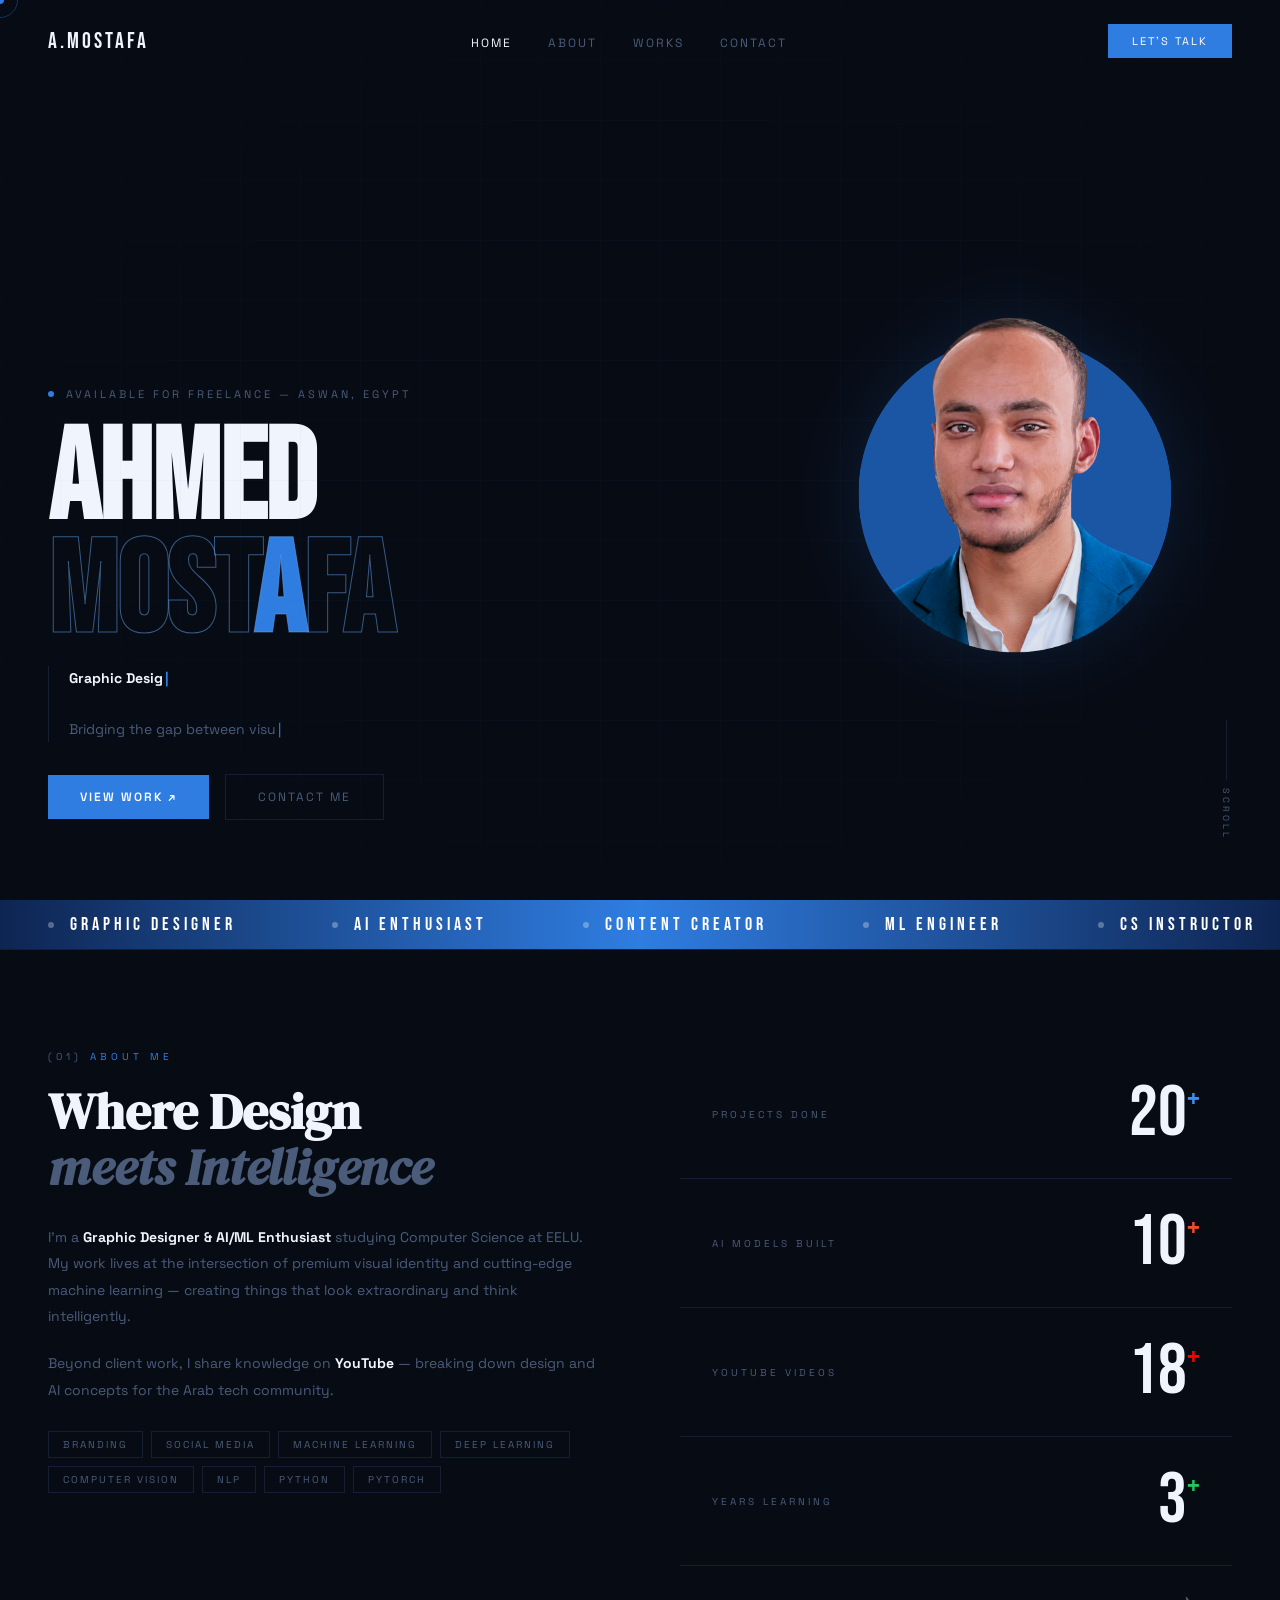
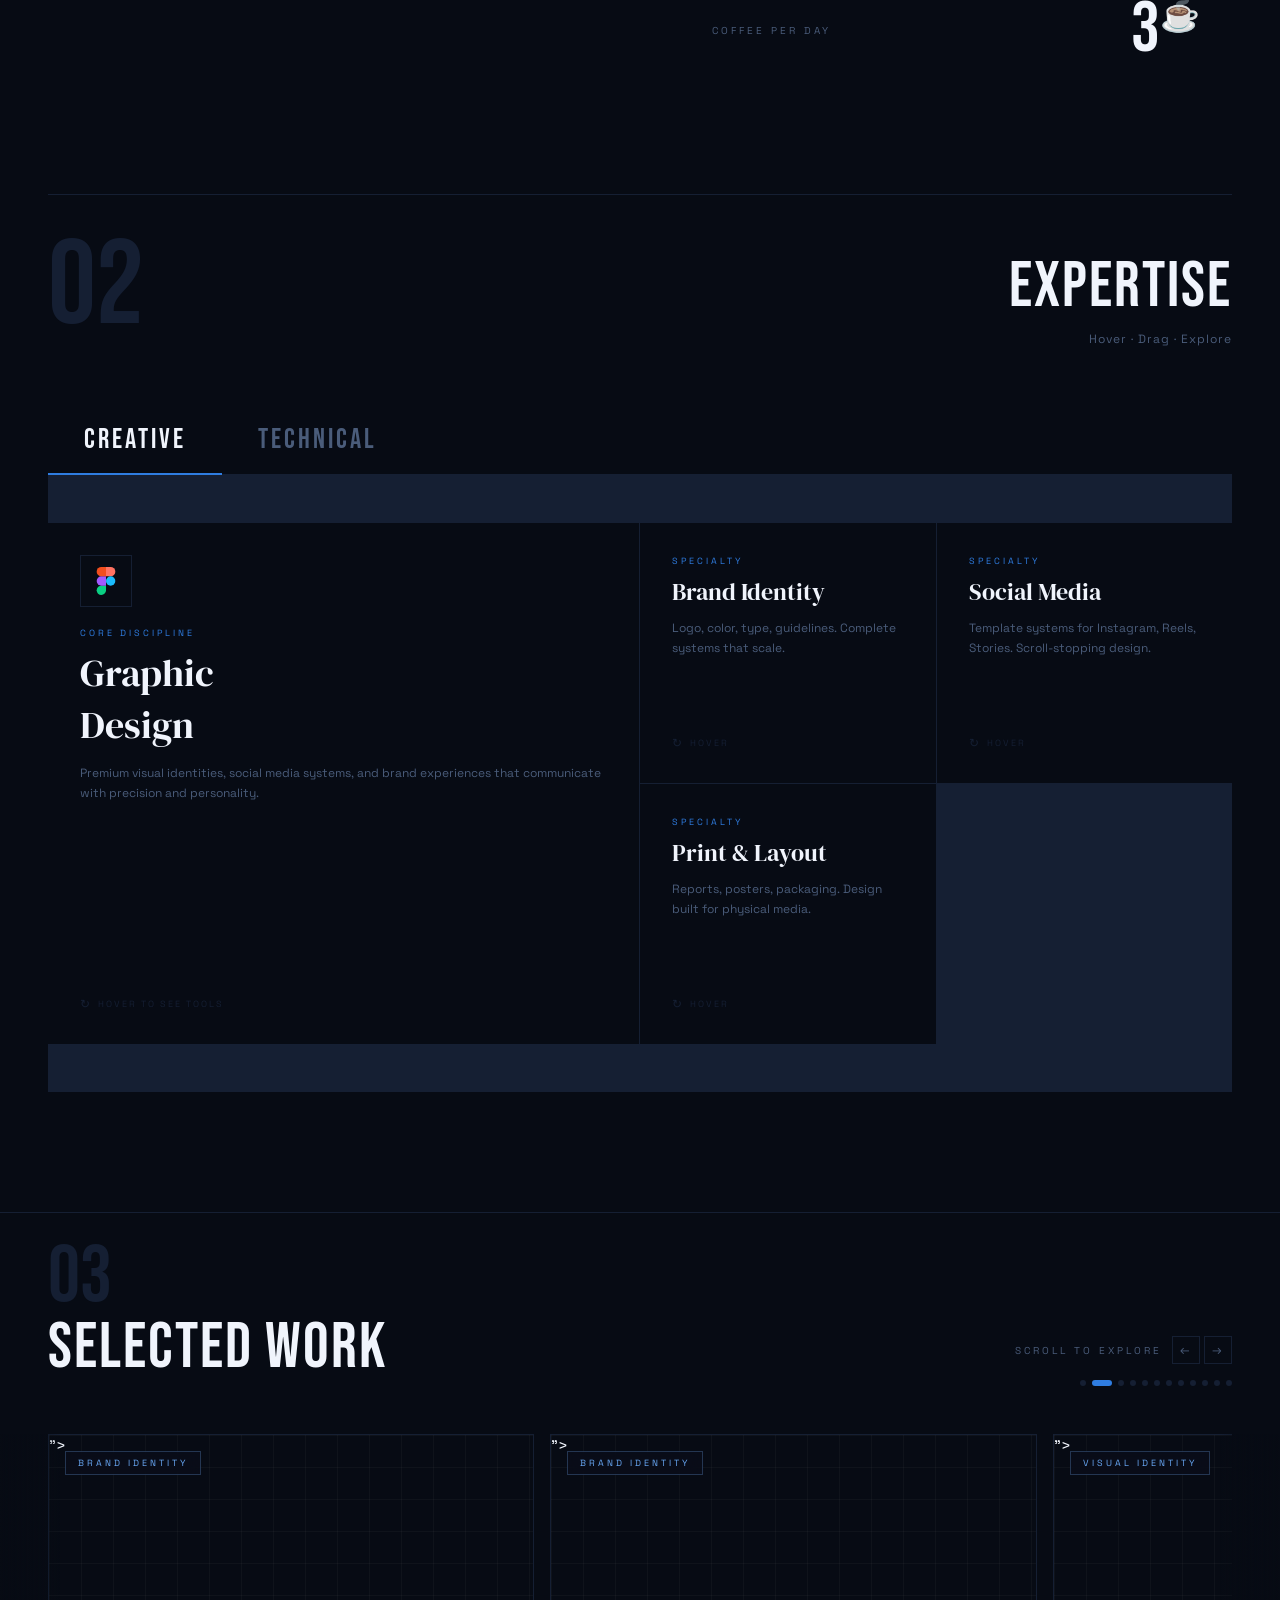
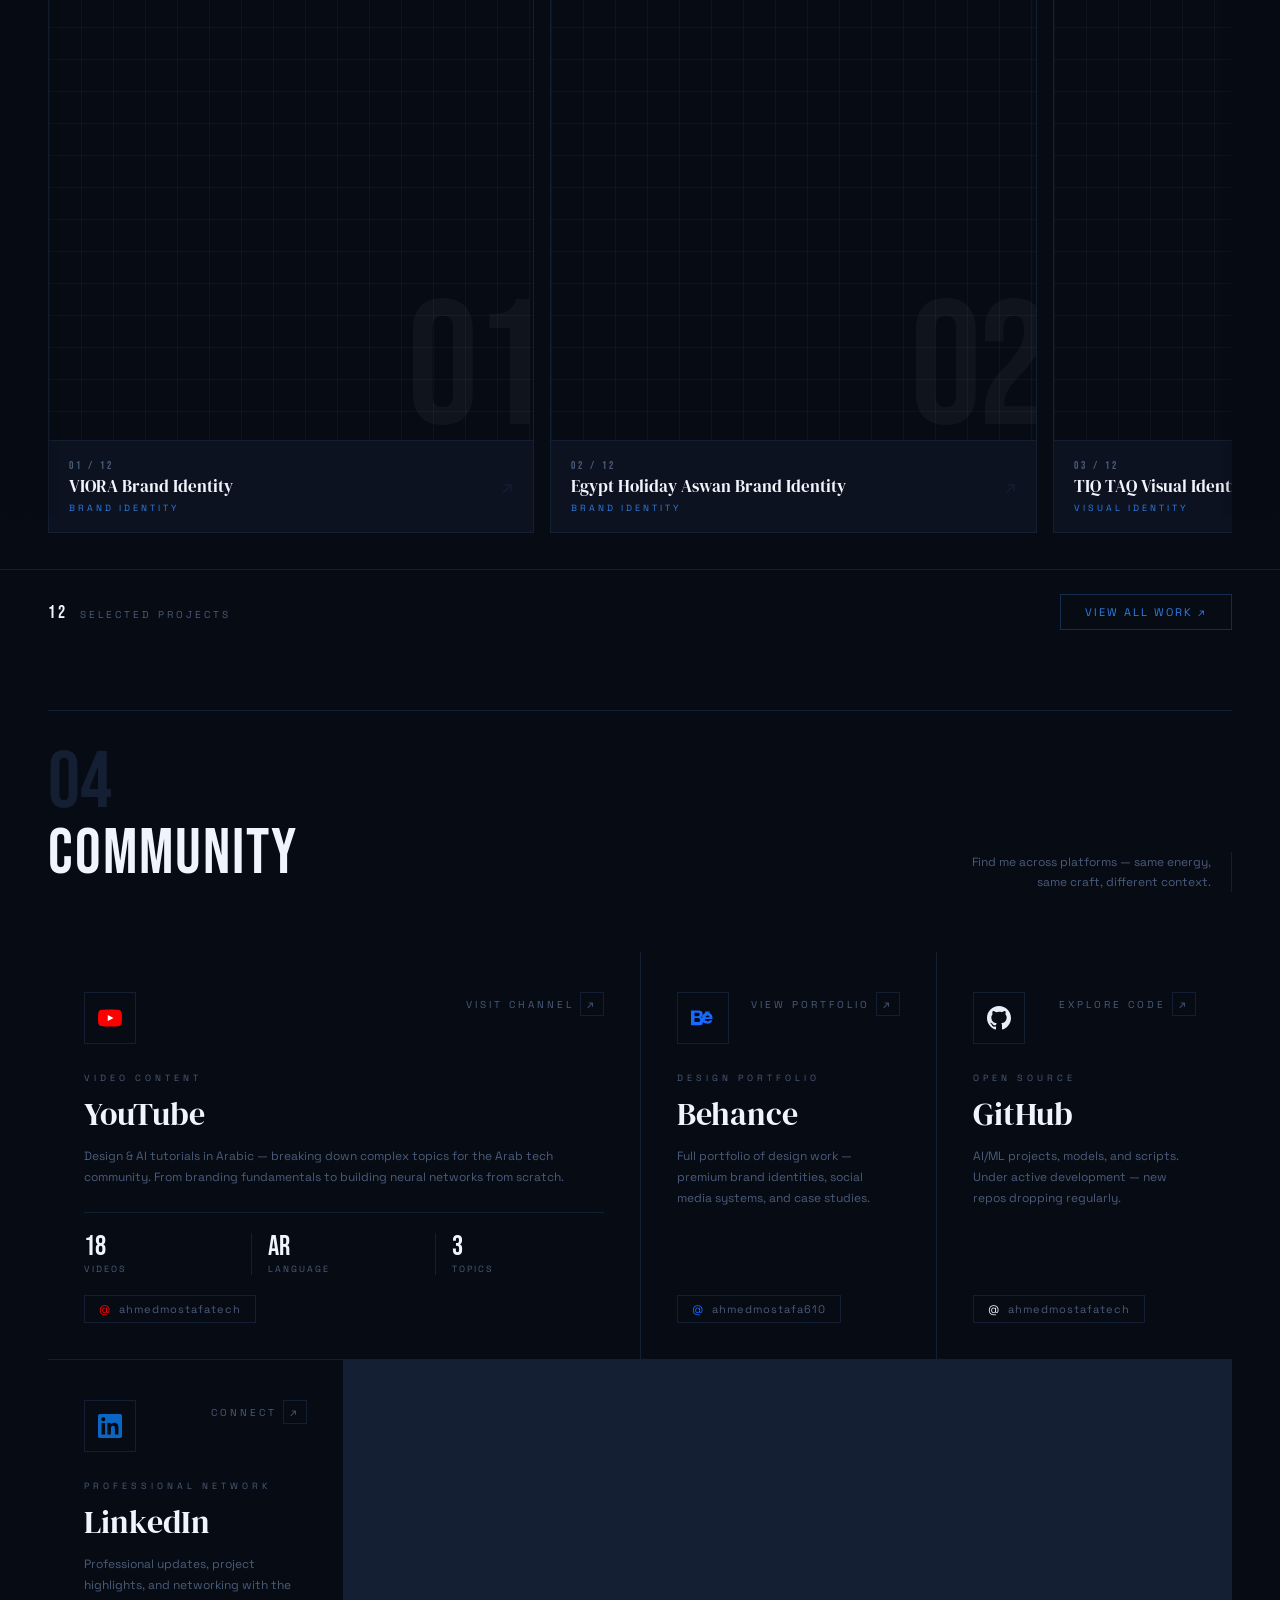
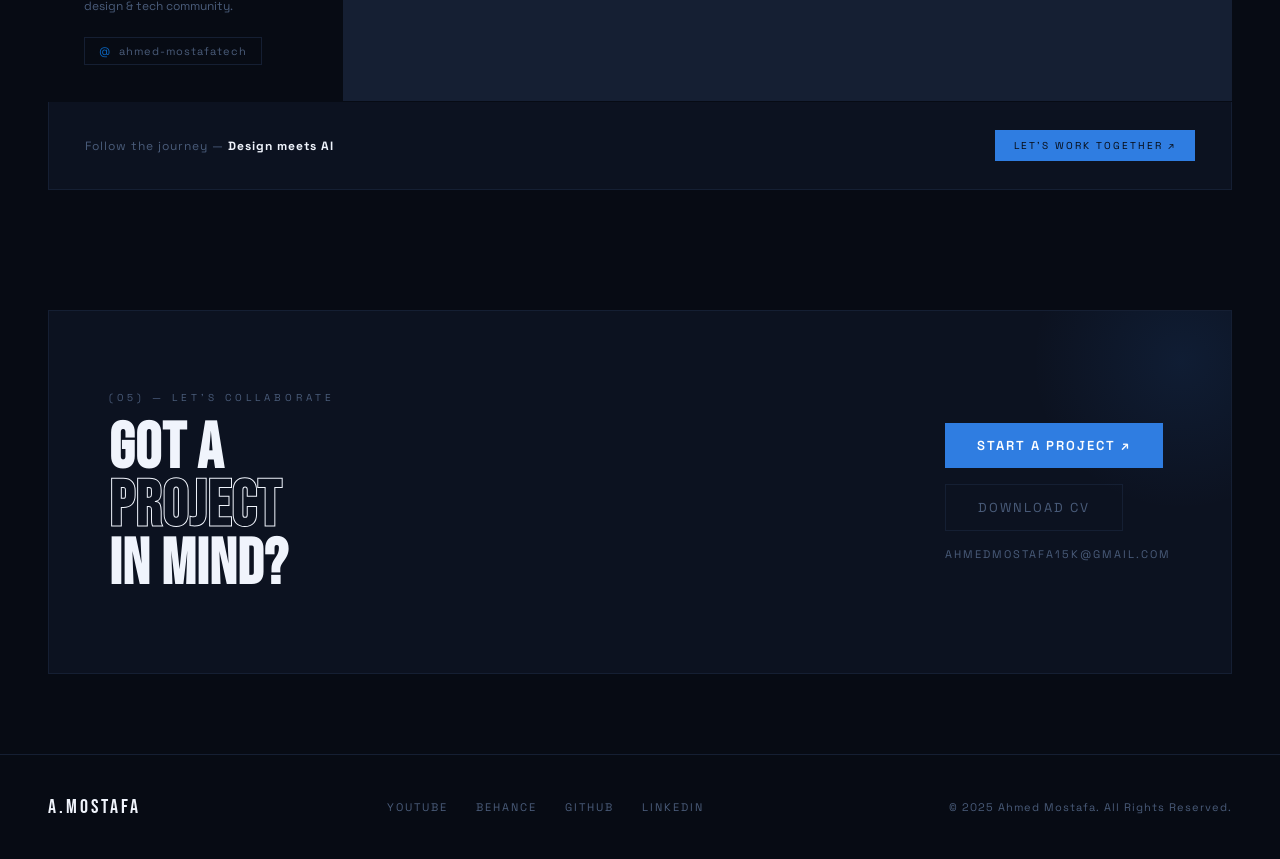
==== commit 3dd9760f: "رفع الشغل" ====
--- a/index.html
+++ b/index.html
@@ -74,8 +74,10 @@
 </div>
 
 <!-- ABOUT -->
+<!-- ABOUT -->
 <section id="about">
-  <div class="reveal">
+
+  <div class="about-left reveal">
     <div class="about-label">About Me</div>
     <h2 class="about-title">
       Where Design<br>
@@ -100,23 +102,85 @@
   </div>
 
   <div class="about-right reveal">
-    <div class="stat-row">
+
+    <div class="stat-row" style="--s-color:#3d8ef5">
       <div class="stat-label">Projects Done</div>
-      <div class="stat-num">20<span>+</span></div>
-    </div>
-    <div class="stat-row">
+      <div class="stat-num">20<sup>+</sup></div>
+      <div class="stat-tooltip">
+        <div class="tt-label">Design & Tech</div>
+        <div class="tt-title">20+ Projects</div>
+        <div class="tt-desc">Brand identities, social media systems, AI models, and web projects — delivered to real clients.</div>
+        <div class="tt-items">
+          <span class="tt-item">Branding</span>
+          <span class="tt-item">Social Media</span>
+          <span class="tt-item">AI/ML</span>
+          <span class="tt-item">Web</span>
+        </div>
+      </div>
+    </div>
+
+    <div class="stat-row" style="--s-color:#EE4C2C">
       <div class="stat-label">AI Models Built</div>
-      <div class="stat-num">10<span>+</span></div>
-    </div>
-    <div class="stat-row">
-      <div class="stat-label">YouTube Content</div>
-      <div class="stat-num">∞</div>
-    </div>
-    <div class="stat-row">
+      <div class="stat-num">10<sup>+</sup></div>
+      <div class="stat-tooltip">
+        <div class="tt-label">Machine Learning</div>
+        <div class="tt-title">10+ Models</div>
+        <div class="tt-desc">Object detection, NLP, style transfer, face recognition — built and deployed with PyTorch & TensorFlow.</div>
+        <div class="tt-items">
+          <span class="tt-item" style="color:#EE4C2C;border-color:rgba(238,76,44,.2);background:rgba(238,76,44,.06)">PyTorch</span>
+          <span class="tt-item" style="color:#EE4C2C;border-color:rgba(238,76,44,.2);background:rgba(238,76,44,.06)">TensorFlow</span>
+          <span class="tt-item" style="color:#EE4C2C;border-color:rgba(238,76,44,.2);background:rgba(238,76,44,.06)">YOLO</span>
+          <span class="tt-item" style="color:#EE4C2C;border-color:rgba(238,76,44,.2);background:rgba(238,76,44,.06)">BERT</span>
+        </div>
+      </div>
+    </div>
+
+    <div class="stat-row" style="--s-color:#ff0000">
+      <div class="stat-label">YouTube Videos</div>
+      <div class="stat-num">18<sup>+</sup></div>
+      <div class="stat-tooltip">
+        <div class="tt-label">Arabic Content</div>
+        <div class="tt-title">Teaching in Arabic</div>
+        <div class="tt-desc">Design & AI tutorials in Arabic — breaking down complex topics for the Arab tech community.</div>
+        <div class="tt-items">
+          <span class="tt-item" style="color:#ff0000;border-color:rgba(255,0,0,.2);background:rgba(255,0,0,.06)">Design</span>
+          <span class="tt-item" style="color:#ff0000;border-color:rgba(255,0,0,.2);background:rgba(255,0,0,.06)">AI & ML</span>
+          <span class="tt-item" style="color:#ff0000;border-color:rgba(255,0,0,.2);background:rgba(255,0,0,.06)">Networking</span>
+        </div>
+      </div>
+    </div>
+
+    <div class="stat-row" style="--s-color:#22c55e">
+      <div class="stat-label">Years Learning</div>
+      <div class="stat-num">3<sup>+</sup></div>
+      <div class="stat-tooltip">
+        <div class="tt-label">Self-taught Journey</div>
+        <div class="tt-title">3+ Years</div>
+        <div class="tt-desc">From first Desigin to deploying ML models — a continuous journey of building, failing, and shipping.</div>
+        <div class="tt-items">
+          <span class="tt-item" style="color:#22c55e;border-color:rgba(34,197,94,.2);background:rgba(34,197,94,.06)">2022 — Design</span>
+          <span class="tt-item" style="color:#22c55e;border-color:rgba(34,197,94,.2);background:rgba(34,197,94,.06)">2024 — AI/ML</span>
+          <span class="tt-item" style="color:#22c55e;border-color:rgba(34,197,94,.2);background:rgba(34,197,94,.06)">2026 — YouTube</span>
+        </div>
+      </div>
+    </div>
+
+    <div class="stat-row" style="--s-color:#f59e0b">
       <div class="stat-label">Coffee Per Day</div>
-      <div class="stat-num">3<span>☕</span></div>
-    </div>
-  </div>
+      <div class="stat-num">3<sup>☕</sup></div>
+      <div class="stat-tooltip">
+        <div class="tt-label">Important Metric</div>
+        <div class="tt-title">Fuel System</div>
+        <div class="tt-desc">Cup 1 — morning focus. Cup 2 — peak productivity zone. Cup 3 — late night deep work mode activated.</div>
+        <div class="tt-items">
+          <span class="tt-item" style="color:#f59e0b;border-color:rgba(245,158,11,.2);background:rgba(245,158,11,.06)">11pm — 3am</span>
+          <span class="tt-item" style="color:#f59e0b;border-color:rgba(245,158,11,.2);background:rgba(245,158,11,.06)">Best ideas: cup 2</span>
+        </div>
+      </div>
+    </div>
+
+  </div>
+
 </section>
 
 <!-- SKILLS -->
@@ -533,232 +597,8 @@
 
   <div class="carousel-outer">
     <div class="carousel-track" id="work-track">
-
-      <div class="proj-card" data-index="0">
-        <div class="proj-thumb">
-          <div class="proj-bg" style="background:linear-gradient(135deg,#0d1f3c 0%,#1a3a6b 50%,#0a1628 100%);"></div>
-          <div class="proj-watermark">01</div>
-          <div class="proj-cat-pill">Branding</div>
-          <div class="proj-overlay">
-            <div class="glass-panel">
-              <div class="gp-top">
-                <div class="gp-title">Nexus Brand Identity</div>
-                <div class="gp-arrow">↗</div>
-              </div>
-              <div class="gp-desc">Complete visual identity system — logo variants, color system, typography, and 40-page brand guidelines.</div>
-              <div class="gp-tags">
-                <span class="gp-tag">Logo</span><span class="gp-tag">Identity</span><span class="gp-tag">Guidelines</span><span class="gp-tag">Figma</span>
-              </div>
-            </div>
-          </div>
-        </div>
-        <div class="proj-info">
-          <div class="pi-left">
-            <div class="pi-num">01 / 08</div>
-            <div class="pi-name">Nexus Brand Identity</div>
-            <div class="pi-cat">Branding</div>
-          </div>
-          <div class="pi-right">↗</div>
-        </div>
-      </div>
-
-      <div class="proj-card" data-index="1">
-        <div class="proj-thumb">
-          <div class="proj-bg" style="background:linear-gradient(135deg,#1a0a2e 0%,#3d1a6b 50%,#0f0820 100%);"></div>
-          <div class="proj-watermark">02</div>
-          <div class="proj-cat-pill">AI & ML</div>
-          <div class="proj-overlay">
-            <div class="glass-panel">
-              <div class="gp-top">
-                <div class="gp-title">Object Detection System</div>
-                <div class="gp-arrow">↗</div>
-              </div>
-              <div class="gp-desc">Real-time YOLOv8-based detection model trained on custom dataset — 94% mAP, deployed with FastAPI.</div>
-              <div class="gp-tags">
-                <span class="gp-tag">PyTorch</span><span class="gp-tag">YOLO</span><span class="gp-tag">OpenCV</span><span class="gp-tag">FastAPI</span>
-              </div>
-            </div>
-          </div>
-        </div>
-        <div class="proj-info">
-          <div class="pi-left">
-            <div class="pi-num">02 / 08</div>
-            <div class="pi-name">Object Detection System</div>
-            <div class="pi-cat">AI & Computer Vision</div>
-          </div>
-          <div class="pi-right">↗</div>
-        </div>
-      </div>
-
-      <div class="proj-card" data-index="2">
-        <div class="proj-thumb">
-          <div class="proj-bg" style="background:linear-gradient(135deg,#1a1a0a 0%,#3d3d10 50%,#1a1800 100%);"></div>
-          <div class="proj-watermark">03</div>
-          <div class="proj-cat-pill">Social Media</div>
-          <div class="proj-overlay">
-            <div class="glass-panel">
-              <div class="gp-top">
-                <div class="gp-title">Fashion Brand Social Kit</div>
-                <div class="gp-arrow">↗</div>
-              </div>
-              <div class="gp-desc">100+ Instagram templates — Feed, Stories, Reels covers. Fully editable Figma system delivered monthly.</div>
-              <div class="gp-tags">
-                <span class="gp-tag">Instagram</span><span class="gp-tag">Templates</span><span class="gp-tag">Figma</span><span class="gp-tag">Motion</span>
-              </div>
-            </div>
-          </div>
-        </div>
-        <div class="proj-info">
-          <div class="pi-left">
-            <div class="pi-num">03 / 08</div>
-            <div class="pi-name">Fashion Brand Social Kit</div>
-            <div class="pi-cat">Social Media Design</div>
-          </div>
-          <div class="pi-right">↗</div>
-        </div>
-      </div>
-
-      <div class="proj-card" data-index="3">
-        <div class="proj-thumb">
-          <div class="proj-bg" style="background:linear-gradient(135deg,#0a1a1a 0%,#0d3d3d 50%,#041414 100%);"></div>
-          <div class="proj-watermark">04</div>
-          <div class="proj-cat-pill">NLP</div>
-          <div class="proj-overlay">
-            <div class="glass-panel">
-              <div class="gp-top">
-                <div class="gp-title">Arabic Sentiment Analysis</div>
-                <div class="gp-arrow">↗</div>
-              </div>
-              <div class="gp-desc">BERT-based model fine-tuned for Arabic social media sentiment — 89% accuracy on dialect-heavy datasets.</div>
-              <div class="gp-tags">
-                <span class="gp-tag">BERT</span><span class="gp-tag">HuggingFace</span><span class="gp-tag">Arabic</span><span class="gp-tag">Python</span>
-              </div>
-            </div>
-          </div>
-        </div>
-        <div class="proj-info">
-          <div class="pi-left">
-            <div class="pi-num">04 / 08</div>
-            <div class="pi-name">Arabic Sentiment Analysis</div>
-            <div class="pi-cat">NLP</div>
-          </div>
-          <div class="pi-right">↗</div>
-        </div>
-      </div>
-
-      <div class="proj-card" data-index="4">
-        <div class="proj-thumb">
-          <div class="proj-bg" style="background:linear-gradient(135deg,#1a0a0a 0%,#4a1010 50%,#200505 100%);"></div>
-          <div class="proj-watermark">05</div>
-          <div class="proj-cat-pill">Branding</div>
-          <div class="proj-overlay">
-            <div class="glass-panel">
-              <div class="gp-top">
-                <div class="gp-title">Solara Coffee Branding</div>
-                <div class="gp-arrow">↗</div>
-              </div>
-              <div class="gp-desc">Warm luxury identity for specialty coffee shop — logo, packaging, menu design, and brand guidelines.</div>
-              <div class="gp-tags">
-                <span class="gp-tag">Logo</span><span class="gp-tag">Packaging</span><span class="gp-tag">Print</span><span class="gp-tag">Menu</span>
-              </div>
-            </div>
-          </div>
-        </div>
-        <div class="proj-info">
-          <div class="pi-left">
-            <div class="pi-num">05 / 08</div>
-            <div class="pi-name">Solara Coffee Branding</div>
-            <div class="pi-cat">Brand Identity</div>
-          </div>
-          <div class="pi-right">↗</div>
-        </div>
-      </div>
-
-      <div class="proj-card" data-index="5">
-        <div class="proj-thumb">
-          <div class="proj-bg" style="background:linear-gradient(135deg,#0a1528 0%,#163366 50%,#060e1a 100%);"></div>
-          <div class="proj-watermark">06</div>
-          <div class="proj-cat-pill">Deep Learning</div>
-          <div class="proj-overlay">
-            <div class="glass-panel">
-              <div class="gp-top">
-                <div class="gp-title">Neural Style Transfer</div>
-                <div class="gp-arrow">↗</div>
-              </div>
-              <div class="gp-desc">Apply artistic styles to photographs in real-time using CNN feature extraction and perceptual loss.</div>
-              <div class="gp-tags">
-                <span class="gp-tag">TensorFlow</span><span class="gp-tag">CNN</span><span class="gp-tag">Streamlit</span>
-              </div>
-            </div>
-          </div>
-        </div>
-        <div class="proj-info">
-          <div class="pi-left">
-            <div class="pi-num">06 / 08</div>
-            <div class="pi-name">Neural Style Transfer</div>
-            <div class="pi-cat">Deep Learning</div>
-          </div>
-          <div class="pi-right">↗</div>
-        </div>
-      </div>
-
-      <div class="proj-card" data-index="6">
-        <div class="proj-thumb">
-          <div class="proj-bg" style="background:linear-gradient(135deg,#0d200d 0%,#1a4a1a 50%,#071407 100%);"></div>
-          <div class="proj-watermark">07</div>
-          <div class="proj-cat-pill">YouTube</div>
-          <div class="proj-overlay">
-            <div class="glass-panel">
-              <div class="gp-top">
-                <div class="gp-title">Channel Design System</div>
-                <div class="gp-arrow">↗</div>
-              </div>
-              <div class="gp-desc">Complete YouTube brand package — thumbnail templates, channel art, lower thirds, and end screens.</div>
-              <div class="gp-tags">
-                <span class="gp-tag">Thumbnails</span><span class="gp-tag">Motion</span><span class="gp-tag">Branding</span>
-              </div>
-            </div>
-          </div>
-        </div>
-        <div class="proj-info">
-          <div class="pi-left">
-            <div class="pi-num">07 / 08</div>
-            <div class="pi-name">Channel Design System</div>
-            <div class="pi-cat">YouTube Design</div>
-          </div>
-          <div class="pi-right">↗</div>
-        </div>
-      </div>
-
-      <div class="proj-card" data-index="7">
-        <div class="proj-thumb">
-          <div class="proj-bg" style="background:linear-gradient(135deg,#1a1028 0%,#352060 50%,#100a1e 100%);"></div>
-          <div class="proj-watermark">08</div>
-          <div class="proj-cat-pill">Automation</div>
-          <div class="proj-overlay">
-            <div class="glass-panel">
-              <div class="gp-top">
-                <div class="gp-title">AI Design Generator</div>
-                <div class="gp-arrow">↗</div>
-              </div>
-              <div class="gp-desc">Python script that auto-generates all social media sizes from a single Figma template via API integration.</div>
-              <div class="gp-tags">
-                <span class="gp-tag">Python</span><span class="gp-tag">Figma API</span><span class="gp-tag">Pillow</span>
-              </div>
-            </div>
-          </div>
-        </div>
-        <div class="proj-info">
-          <div class="pi-left">
-            <div class="pi-num">08 / 08</div>
-            <div class="pi-name">AI Design Generator</div>
-            <div class="pi-cat">Automation</div>
-          </div>
-          <div class="pi-right">↗</div>
-        </div>
-      </div>
-
-    </div>
+  <!-- rendered by home.js -->
+</div>
   </div>
 
   <div class="work-footer">
@@ -784,7 +624,7 @@
   <div class="community-grid">
 
     <!-- ── YOUTUBE (wide) ── -->
-    <a href="#" class="pc pc-yt">
+    <a href="https://www.youtube.com/@ahmedmostafatech" class="pc pc-yt">
       <div class="pc-top">
         <div class="pc-icon-wrap">
           <svg viewBox="0 0 24 24"><path d="M23.5 6.19a3.02 3.02 0 0 0-2.12-2.14C19.54 3.5 12 3.5 12 3.5s-7.54 0-9.38.55A3.02 3.02 0 0 0 .5 6.19C0 8.04 0 12 0 12s0 3.96.5 5.81a3.02 3.02 0 0 0 2.12 2.14C4.46 20.5 12 20.5 12 20.5s7.54 0 9.38-.55a3.02 3.02 0 0 0 2.12-2.14C24 15.96 24 12 24 12s0-3.96-.5-5.81z" fill="#FF0000"/><path d="M9.75 15.02V8.98L15.5 12l-5.75 3.02z" fill="#fff"/></svg>
@@ -796,7 +636,7 @@
       <div class="pc-desc">Design & AI tutorials in Arabic — breaking down complex topics for the Arab tech community. From branding fundamentals to building neural networks from scratch.</div>
       <div class="pc-stats">
         <div class="pc-stat">
-          <div class="ps-n">∞</div>
+          <div class="ps-n">18</div>
           <div class="ps-l">Videos</div>
         </div>
         <div class="pc-stat">
@@ -804,15 +644,15 @@
           <div class="ps-l">Language</div>
         </div>
         <div class="pc-stat">
-          <div class="ps-n">2</div>
+          <div class="ps-n">3</div>
           <div class="ps-l">Topics</div>
         </div>
       </div>
-      <div class="pc-handle">ahmed.mostafa</div>
+      <div class="pc-handle">ahmedmostafatech</div>
     </a>
 
     <!-- ── BEHANCE ── -->
-    <a href="#" class="pc pc-bh">
+    <a href="https://www.behance.net/ahmedmostafa610" class="pc pc-bh">
       <div class="pc-top">
         <div class="pc-icon-wrap">
           <svg viewBox="0 0 24 24"><path d="M6.938 4.503c.702 0 1.34.06 1.92.188.577.13 1.07.33 1.485.61.41.28.733.65.96 1.12.225.47.34 1.05.34 1.73 0 .74-.17 1.36-.507 1.86-.338.5-.837.9-1.502 1.22.906.26 1.576.72 2.022 1.37.448.66.665 1.45.665 2.36 0 .75-.13 1.39-.41 1.93-.28.55-.67 1-.17 1.35-.497.36-1.068.63-1.71.8-.64.17-1.31.25-2.01.25H0V4.51h6.938zm-.34 5.65c.585 0 1.063-.14 1.437-.42.374-.28.56-.73.56-1.35 0-.34-.06-.62-.18-.84-.12-.22-.29-.4-.5-.53-.21-.13-.45-.22-.72-.27-.27-.05-.55-.08-.84-.08H3.5v3.5h3.1zm.16 5.9c.32 0 .623-.03.908-.1.285-.06.535-.17.75-.32.214-.15.384-.35.51-.6.125-.25.19-.57.19-.95 0-.76-.21-1.3-.63-1.62-.42-.32-.97-.48-1.65-.48H3.5v4.07h3.26zm8.642-1.27c.34.33.83.5 1.47.5.46 0 .85-.11 1.18-.34.33-.23.535-.48.61-.74h2.56c-.41 1.27-1.03 2.18-1.87 2.72-.84.54-1.86.81-3.05.81-.83 0-1.58-.13-2.24-.4-.66-.27-1.22-.65-1.67-1.14-.45-.49-.8-1.07-1.04-1.75-.24-.68-.36-1.42-.36-2.23 0-.78.13-1.51.38-2.19.25-.68.62-1.27 1.08-1.76.47-.5 1.03-.89 1.69-1.17.66-.28 1.4-.42 2.21-.42.9 0 1.7.17 2.38.52.68.35 1.24.82 1.67 1.4.43.59.74 1.26.93 2.02.19.76.25 1.55.19 2.39h-7.63c.04.73.27 1.3.61 1.63zm2.56-4.88c-.27-.3-.71-.45-1.31-.45-.38 0-.7.06-.96.19-.26.13-.47.29-.63.48-.16.19-.27.4-.34.62-.07.22-.11.43-.12.62h3.9c-.07-.65-.27-1.16-.54-1.46zm-3.89-4.42h4.74v1.16h-4.74V5.45z" fill="#1769FF"/></svg>
@@ -822,11 +662,11 @@
       <div class="pc-platform">Design Portfolio</div>
       <div class="pc-name">Behance</div>
       <div class="pc-desc">Full portfolio of design work — premium brand identities, social media systems, and case studies.</div>
-      <div class="pc-handle">ahmedmostafa</div>
+      <div class="pc-handle">ahmedmostafa610</div>
     </a>
 
     <!-- ── GITHUB ── -->
-    <a href="#" class="pc pc-gh">
+    <a href="https://github.com/ahmedmostafatech" class="pc pc-gh">
       <div class="pc-top">
         <div class="pc-icon-wrap">
           <svg viewBox="0 0 24 24"><path d="M12 0C5.374 0 0 5.373 0 12c0 5.302 3.438 9.8 8.207 11.387.599.111.793-.261.793-.577v-2.234c-3.338.726-4.033-1.416-4.033-1.416-.546-1.387-1.333-1.756-1.333-1.756-1.089-.745.083-.729.083-.729 1.205.084 1.839 1.237 1.839 1.237 1.07 1.834 2.807 1.304 3.492.997.107-.775.418-1.305.762-1.604-2.665-.305-5.467-1.334-5.467-5.931 0-1.311.469-2.381 1.236-3.221-.124-.303-.535-1.524.117-3.176 0 0 1.008-.322 3.301 1.23A11.509 11.509 0 0 1 12 5.803c1.02.005 2.047.138 3.006.404 2.291-1.552 3.297-1.23 3.297-1.23.653 1.653.242 2.874.118 3.176.77.84 1.235 1.911 1.235 3.221 0 4.609-2.807 5.624-5.479 5.921.43.372.823 1.102.823 2.222v3.293c0 .319.192.694.801.576C20.566 21.797 24 17.3 24 12c0-6.627-5.373-12-12-12z" fill="#e8eef8"/></svg>
@@ -836,11 +676,11 @@
       <div class="pc-platform">Open Source</div>
       <div class="pc-name">GitHub</div>
       <div class="pc-desc">AI/ML projects, models, and scripts. Under active development — new repos dropping regularly.</div>
-      <div class="pc-handle">ahmedmostafa</div>
+      <div class="pc-handle">ahmedmostafatech</div>
     </a>
 
     <!-- ── LINKEDIN ── -->
-    <a href="#" class="pc pc-li">
+    <a href="https://www.linkedin.com/in/ahmed-mostafatech/" class="pc pc-li">
       <div class="pc-top">
         <div class="pc-icon-wrap">
           <svg viewBox="0 0 24 24"><path d="M20.447 20.452h-3.554v-5.569c0-1.328-.027-3.037-1.852-3.037-1.853 0-2.136 1.445-2.136 2.939v5.667H9.351V9h3.414v1.561h.046c.477-.9 1.637-1.85 3.37-1.85 3.601 0 4.267 2.37 4.267 5.455v6.286zM5.337 7.433a2.062 2.062 0 0 1-2.063-2.065 2.064 2.064 0 1 1 2.063 2.065zm1.782 13.019H3.555V9h3.564v11.452zM22.225 0H1.771C.792 0 0 .774 0 1.729v20.542C0 23.227.792 24 1.771 24h20.451C23.2 24 24 23.227 24 22.271V1.729C24 .774 23.2 0 22.222 0h.003z" fill="#0A66C2"/></svg>
@@ -850,7 +690,7 @@
       <div class="pc-platform">Professional Network</div>
       <div class="pc-name">LinkedIn</div>
       <div class="pc-desc">Professional updates, project highlights, and networking with the design & tech community.</div>
-      <div class="pc-handle">ahmed-mostafa</div>
+      <div class="pc-handle">ahmed-mostafatech</div>
     </a>
 
   </div>
@@ -858,9 +698,6 @@
   <!-- CTA STRIP -->
   <div class="community-cta">
     <div class="cta-text">Follow the journey — <strong>Design meets AI</strong></div>
-    <div class="cta-links">
-      <a href="#" class="cta-link">YouTube ↗</a>
-      <a href="#" class="cta-link">Behance ↗</a>
       <a href="contact.html" class="cta-link primary">Let's Work Together ↗</a>
     </div>
   </div>
@@ -895,6 +732,7 @@
   <div class="footer-copy">© 2025 Ahmed Mostafa. All Rights Reserved.</div>
 </footer>
 
+<script src="assets/js/pages/works.js"></script>  <!-- ← أضف السطر ده -->
   <script src="assets/js/core.js"></script>
   <script src="assets/js/pages/home.js"></script>
 </body>
--- a/assets/css/pages/home.css
+++ b/assets/css/pages/home.css
@@ -232,92 +232,175 @@
 }
 
 /* ── ABOUT ── */
+/* ── ABOUT ── */
 #about {
-  padding: 120px 48px;
+  padding: 100px 48px;
   display: grid;
   grid-template-columns: 1fr 1fr;
   gap: 80px;
-  align-items: center;
-}
+  align-items: start;
+  border-top: 1px solid var(--border);
+}
+
+.about-left {}
 
 .about-label {
   font-size: 10px;
   letter-spacing: 4px;
   text-transform: uppercase;
   color: var(--accent);
-  margin-bottom: 24px;
+  margin-bottom: 20px;
   display: flex;
   align-items: center;
   gap: 8px;
 }
-
-.about-label::before {
-  content: '(01)';
-}
+.about-label::before { content: '(01)'; color: var(--muted); }
 
 .about-title {
   font-family: 'DM Serif Display', serif;
-  font-size: clamp(36px, 4vw, 56px);
+  font-size: clamp(32px, 4vw, 52px);
   line-height: 1.1;
-  margin-bottom: 32px;
-}
-
-.about-title em {
-  font-style: italic;
-  color: var(--muted);
-}
+  margin-bottom: 28px;
+}
+.about-title em { font-style: italic; color: var(--muted); }
 
 .about-body {
-  font-size: 15px;
+  font-size: 14px;
   line-height: 1.9;
   color: var(--muted);
-  margin-bottom: 32px;
-}
-
-.about-body strong {
-  color: var(--text);
-}
-
-.tags {
-  display: flex;
-  flex-wrap: wrap;
-  gap: 8px;
-}
-
+  margin-bottom: 20px;
+}
+.about-body strong { color: var(--text); }
+
+.tags { display: flex; flex-wrap: wrap; gap: 8px; margin-top: 28px; }
+.tag {
+  font-size: 10px;
+  letter-spacing: 2px;
+  text-transform: uppercase;
+  border: 1px solid var(--border);
+  color: var(--muted);
+  padding: 6px 14px;
+  transition: border-color .2s, color .2s;
+}
+.tag:hover { border-color: var(--accent); color: var(--accent2); }
+
+/* ── STATS RIGHT ── */
 .about-right {
   display: flex;
   flex-direction: column;
   gap: 1px;
+  background: var(--border);
+  position: relative;
 }
 
 .stat-row {
-  display: flex;
-  justify-content: space-between;
-  align-items: center;
-  padding: 28px 0;
-  border-bottom: 1px solid var(--border);
-}
-
-.stat-row:first-child {
-  border-top: 1px solid var(--border);
-}
+  background: var(--bg);
+  display: grid;
+  grid-template-columns: 1fr auto;
+  align-items: center;
+  padding: 28px 32px;
+  position: relative;
+  overflow: visible;
+  cursor: none;
+  transition: background .25s;
+}
+.stat-row:hover { background: var(--bg2); }
+
+.stat-row::before {
+  content: '';
+  position: absolute;
+  left: 0; top: 0; bottom: 0;
+  width: 2px;
+  background: var(--s-color, var(--accent));
+  transform: scaleY(0);
+  transform-origin: bottom;
+  transition: transform .35s cubic-bezier(.4, 0, .2, 1);
+}
+.stat-row:hover::before { transform: scaleY(1); }
+
+.stat-label {
+  font-size: 10px;
+  letter-spacing: 3px;
+  text-transform: uppercase;
+  color: var(--muted);
+  transition: color .25s;
+}
+.stat-row:hover .stat-label { color: var(--text); }
 
 .stat-num {
   font-family: 'Bebas Neue', sans-serif;
-  font-size: 64px;
+  font-size: 72px;
+  line-height: 1;
   color: var(--text);
-  line-height: 1;
-}
-
-.stat-num span {
-  color: var(--accent);
-}
-
-.stat-label {
-  font-size: 12px;
-  letter-spacing: 2px;
-  color: var(--muted);
-  text-transform: uppercase;
+  transition: color .25s;
+  text-align: right;
+}
+.stat-num sup {
+  font-size: 32px;
+  color: var(--s-color, var(--accent));
+  vertical-align: super;
+}
+.stat-row:hover .stat-num { color: var(--s-color, var(--accent)); }
+
+/* ── TOOLTIP ── */
+.stat-tooltip {
+  position: absolute;
+  right: calc(100% + 16px);
+  top: 50%;
+  transform: translateY(-50%) translateX(8px);
+  width: 240px;
+  background: var(--bg3);
+  border: 1px solid var(--border);
+  padding: 20px 22px;
+  opacity: 0;
+  pointer-events: none;
+  transition: opacity .3s ease, transform .3s cubic-bezier(.4, 0, .2, 1);
+  z-index: 100;
+  box-shadow: 0 20px 60px rgba(0, 0, 0, .4);
+}
+.stat-row:hover .stat-tooltip {
+  opacity: 1;
+  transform: translateY(-50%) translateX(0);
+}
+.stat-tooltip::after {
+  content: '';
+  position: absolute;
+  right: -6px; top: 50%;
+  width: 10px; height: 10px;
+  background: var(--bg3);
+  border-right: 1px solid var(--border);
+  border-top: 1px solid var(--border);
+  transform: translateY(-50%) rotate(45deg);
+}
+.tt-label {
+  font-size: 8px;
+  letter-spacing: 3px;
+  text-transform: uppercase;
+  color: var(--s-color, var(--accent));
+  margin-bottom: 10px;
+}
+.tt-title {
+  font-family: 'DM Serif Display', serif;
+  font-size: 18px;
+  margin-bottom: 8px;
+}
+.tt-desc { font-size: 12px; line-height: 1.7; color: var(--muted); }
+.tt-items {
+  display: flex;
+  flex-wrap: wrap;
+  gap: 6px;
+  margin-top: 12px;
+  border-top: 1px solid var(--border);
+  padding-top: 12px;
+}
+.tt-item {
+  font-size: 9px;
+  letter-spacing: 1.5px;
+  text-transform: uppercase;
+  color: var(--s-color, var(--accent));
+  border: 1px solid rgba(61, 142, 245, .2);
+  background: rgba(61, 142, 245, .06);
+  padding: 3px 10px;
 }
 
 /* ── SKILLS ── */
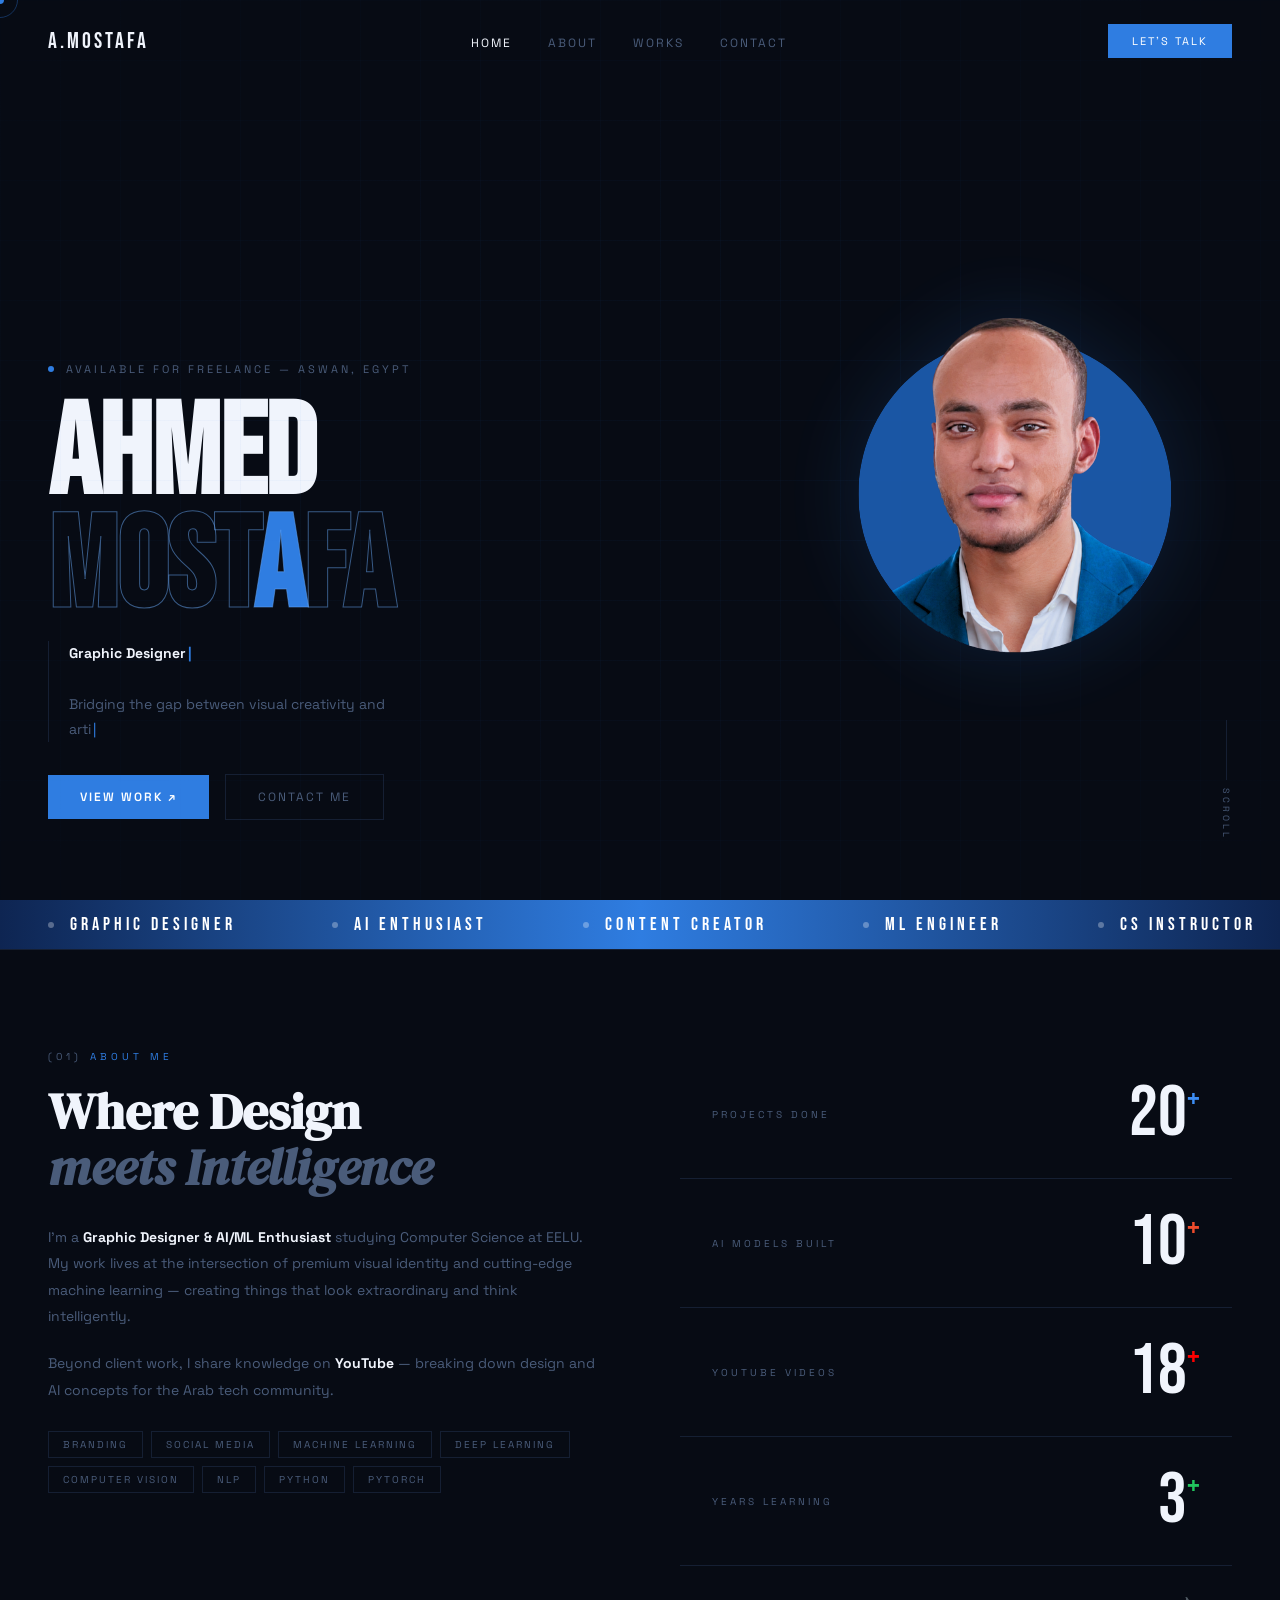
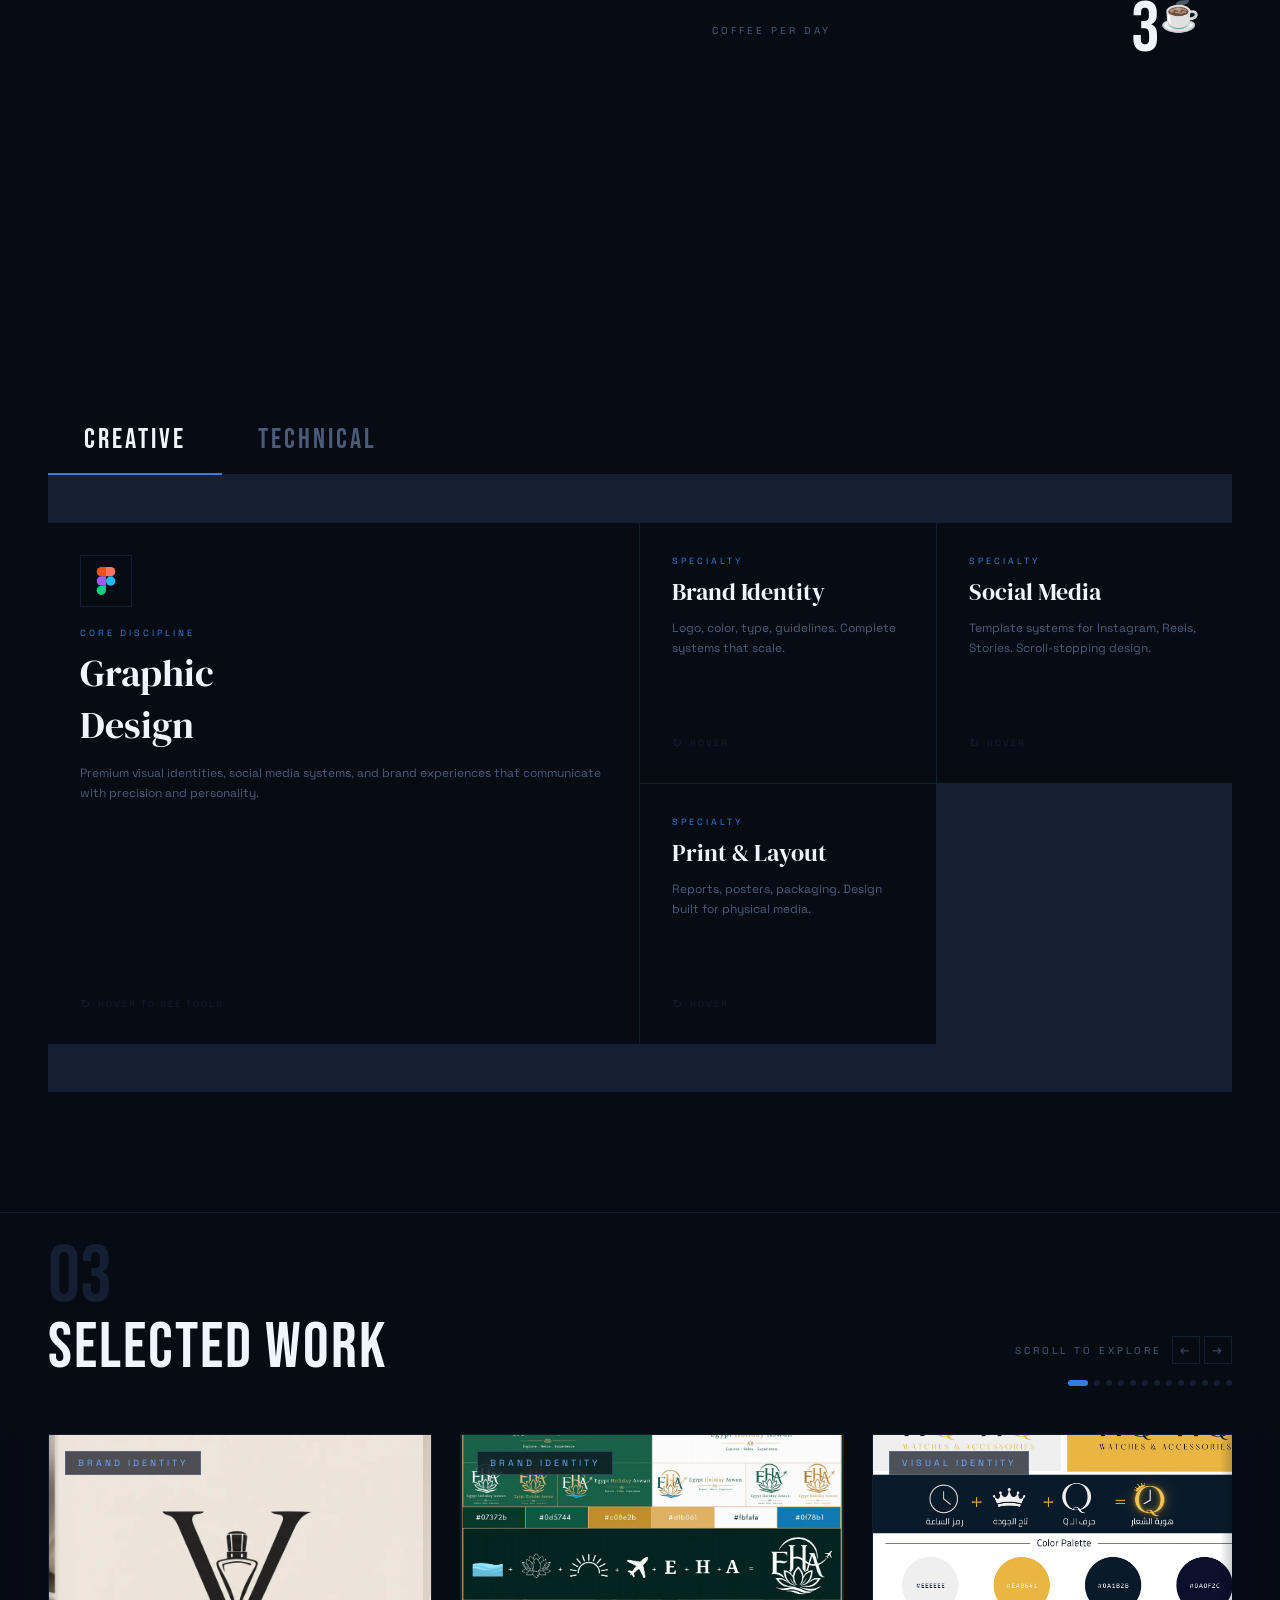
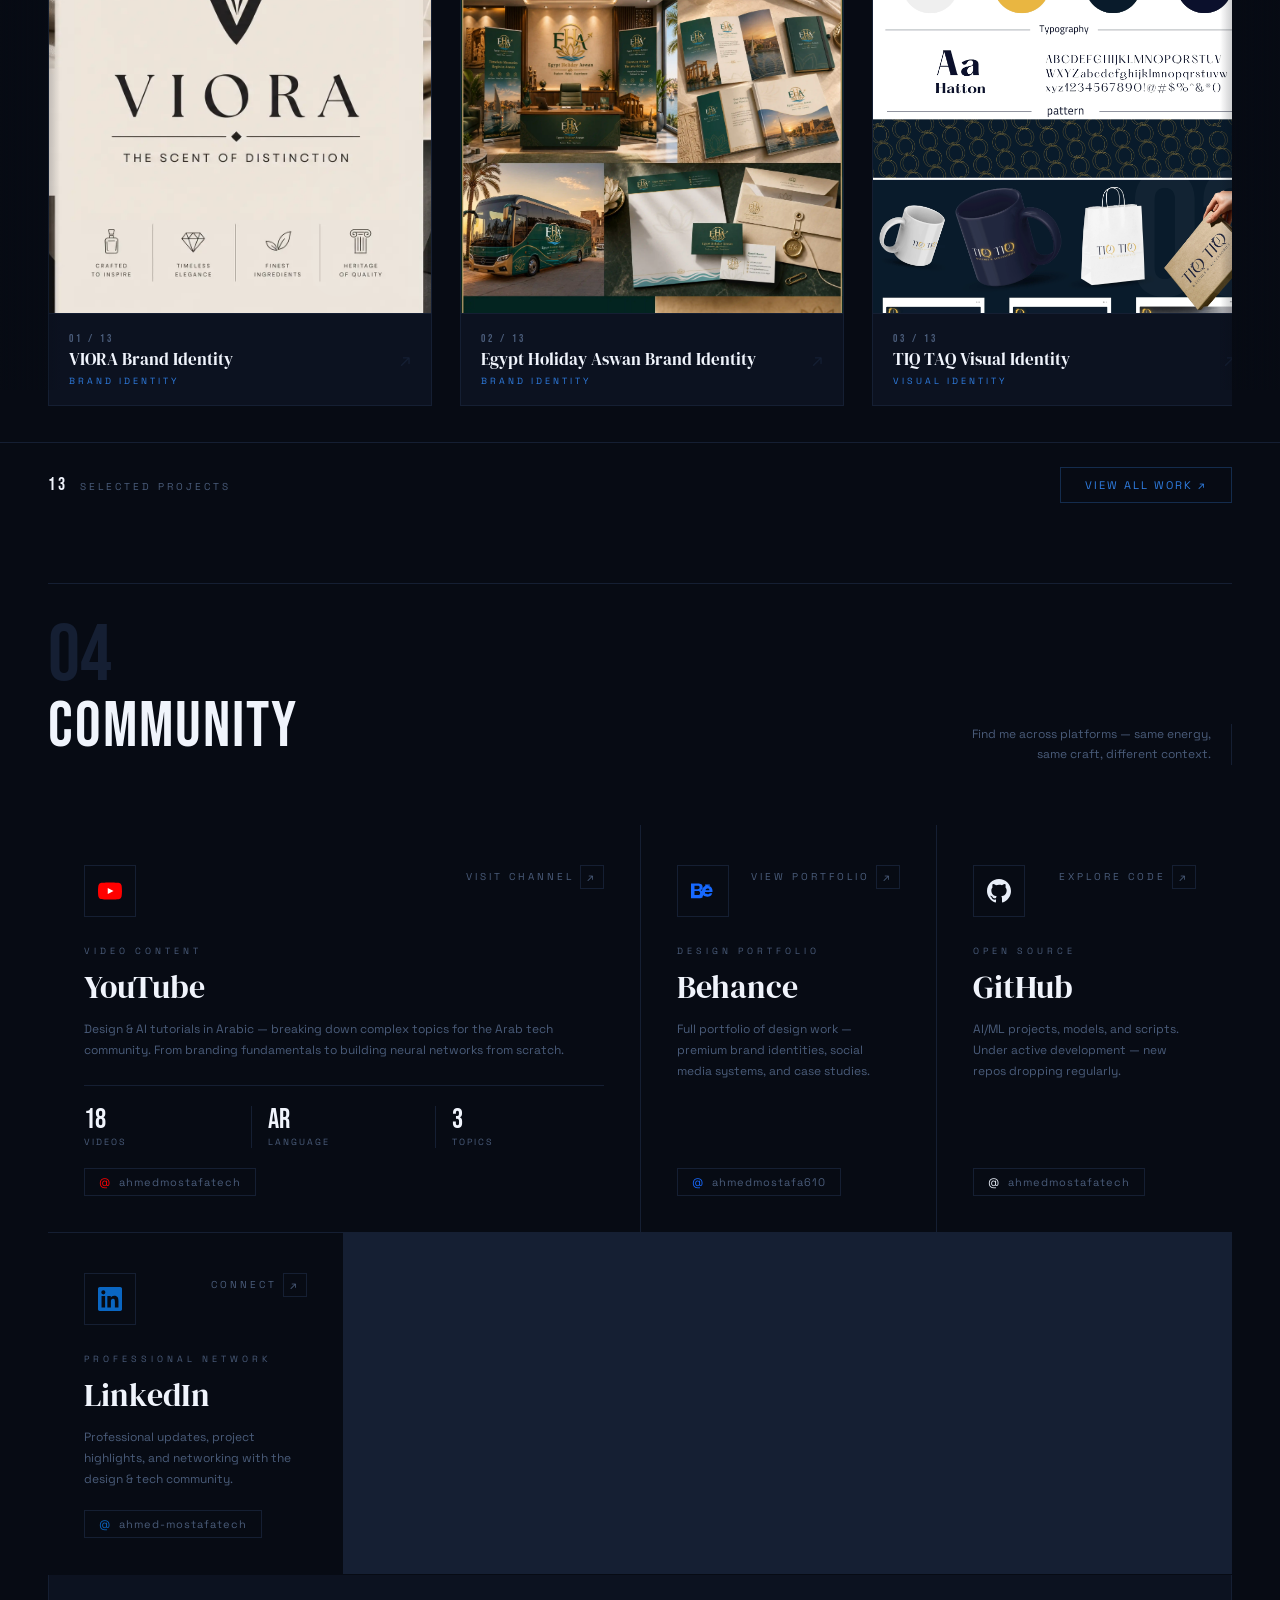
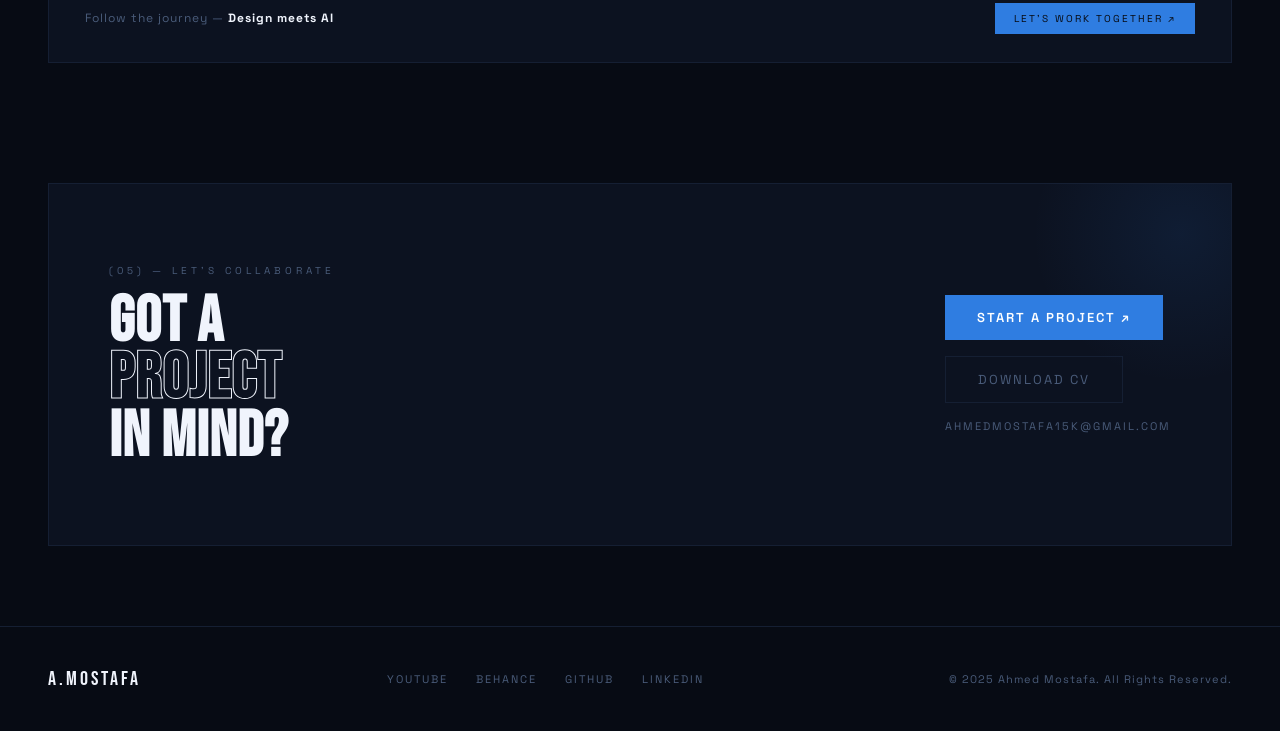
==== commit 4ffee202: "works" ====
--- a/index.html
+++ b/index.html
@@ -703,9 +703,7 @@
   </div>
 
 </section>
-    </a>
-  </div>
-</section>
+
 
 <!-- CTA -->
 <div id="cta" class="reveal">
--- a/assets/css/pages/home.css
+++ b/assets/css/pages/home.css
@@ -528,7 +528,7 @@
 
 .carousel-track {
   display: flex;
-  gap: 16px;
+  gap: 28px;
   overflow-x: scroll;
   scroll-snap-type: x mandatory;
   scroll-behavior: smooth;
@@ -537,13 +537,28 @@
   padding-bottom: 4px;
 }
 
+.carousel-track.no-snap {
+  scroll-snap-type: none;
+  scroll-behavior: auto;
+}
+
+.proj-card {
+  flex-shrink: 0;
+  width: clamp(260px, 30vw, 400px);
+  /* شيل scroll-snap-align */
+  position: relative;
+  cursor: none;
+  overflow: hidden;
+  border: 1px solid var(--border);
+}
+
 .carousel-track::-webkit-scrollbar {
   display: none;
 }
 
 .proj-card {
   flex-shrink: 0;
-  width: clamp(320px, 38vw, 520px);
+  width: clamp(260px, 30vw, 400px);
   scroll-snap-align: start;
   position: relative;
   cursor: none;
